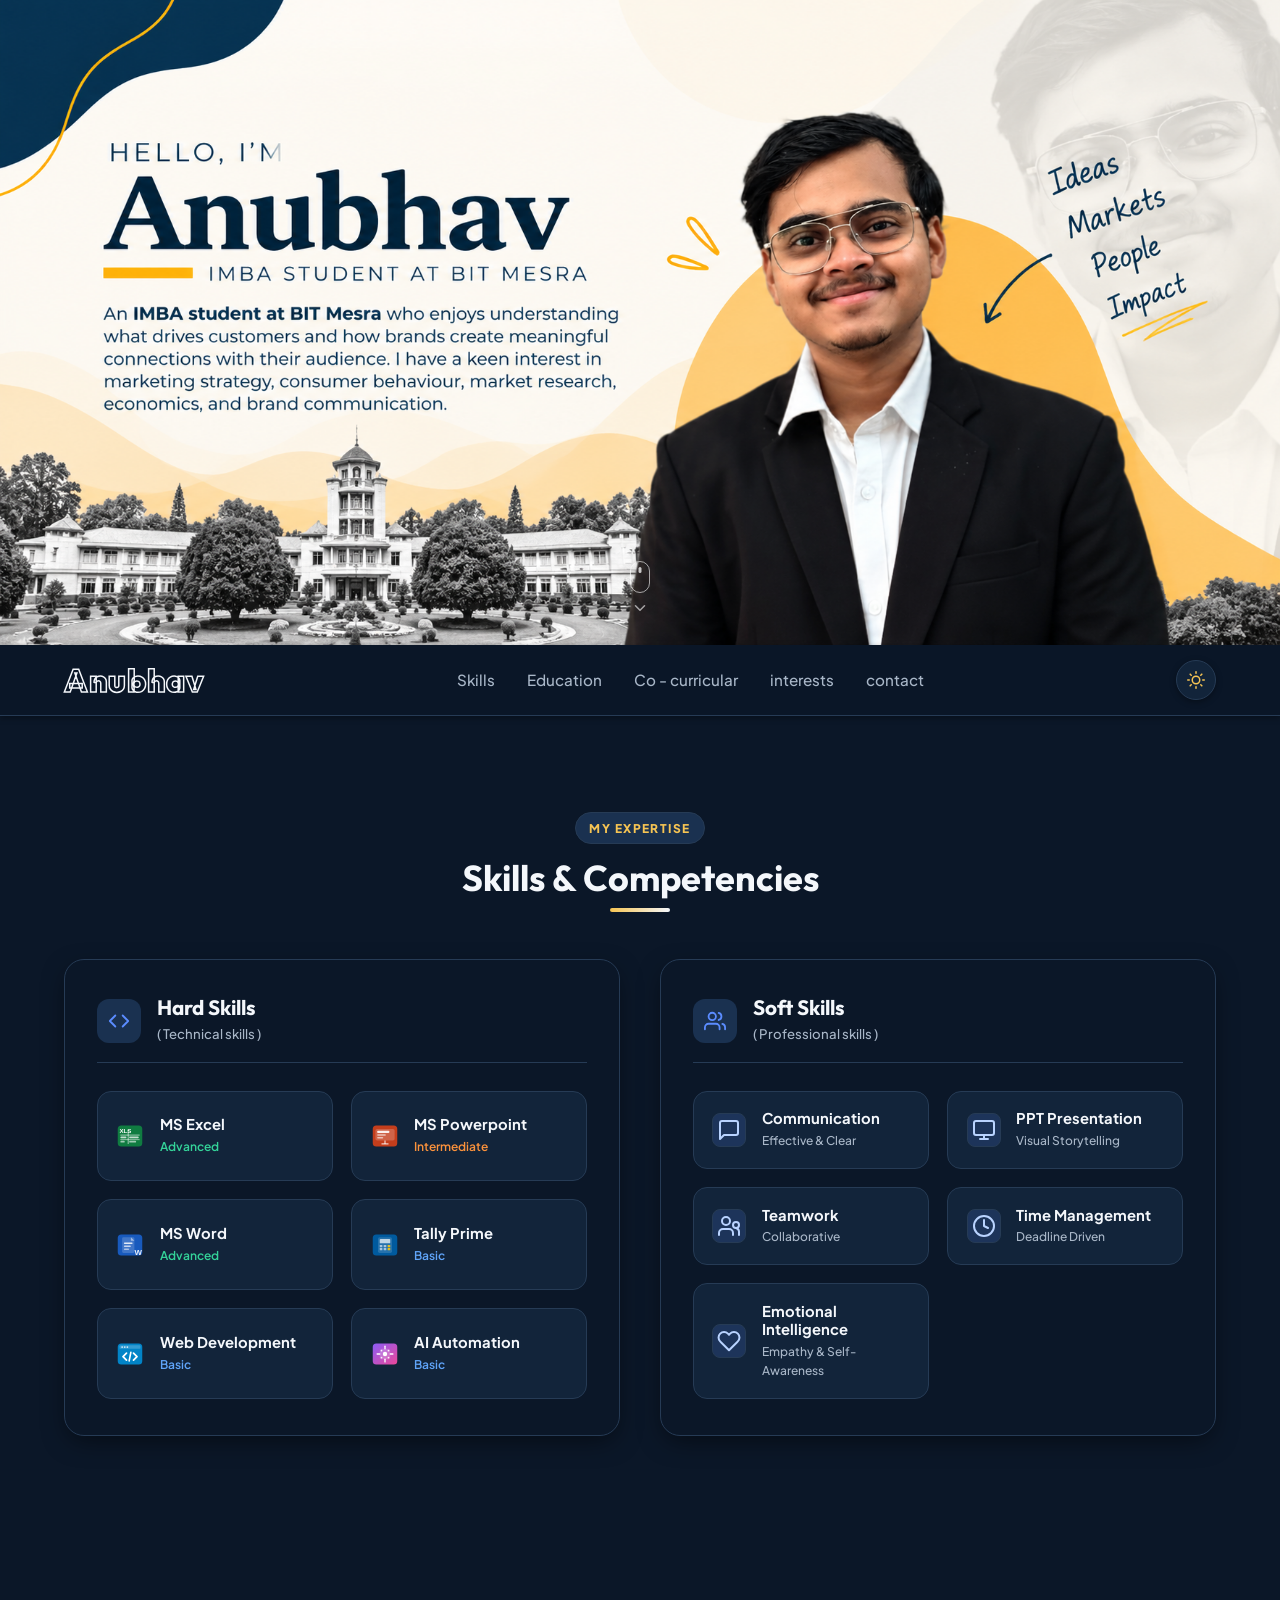
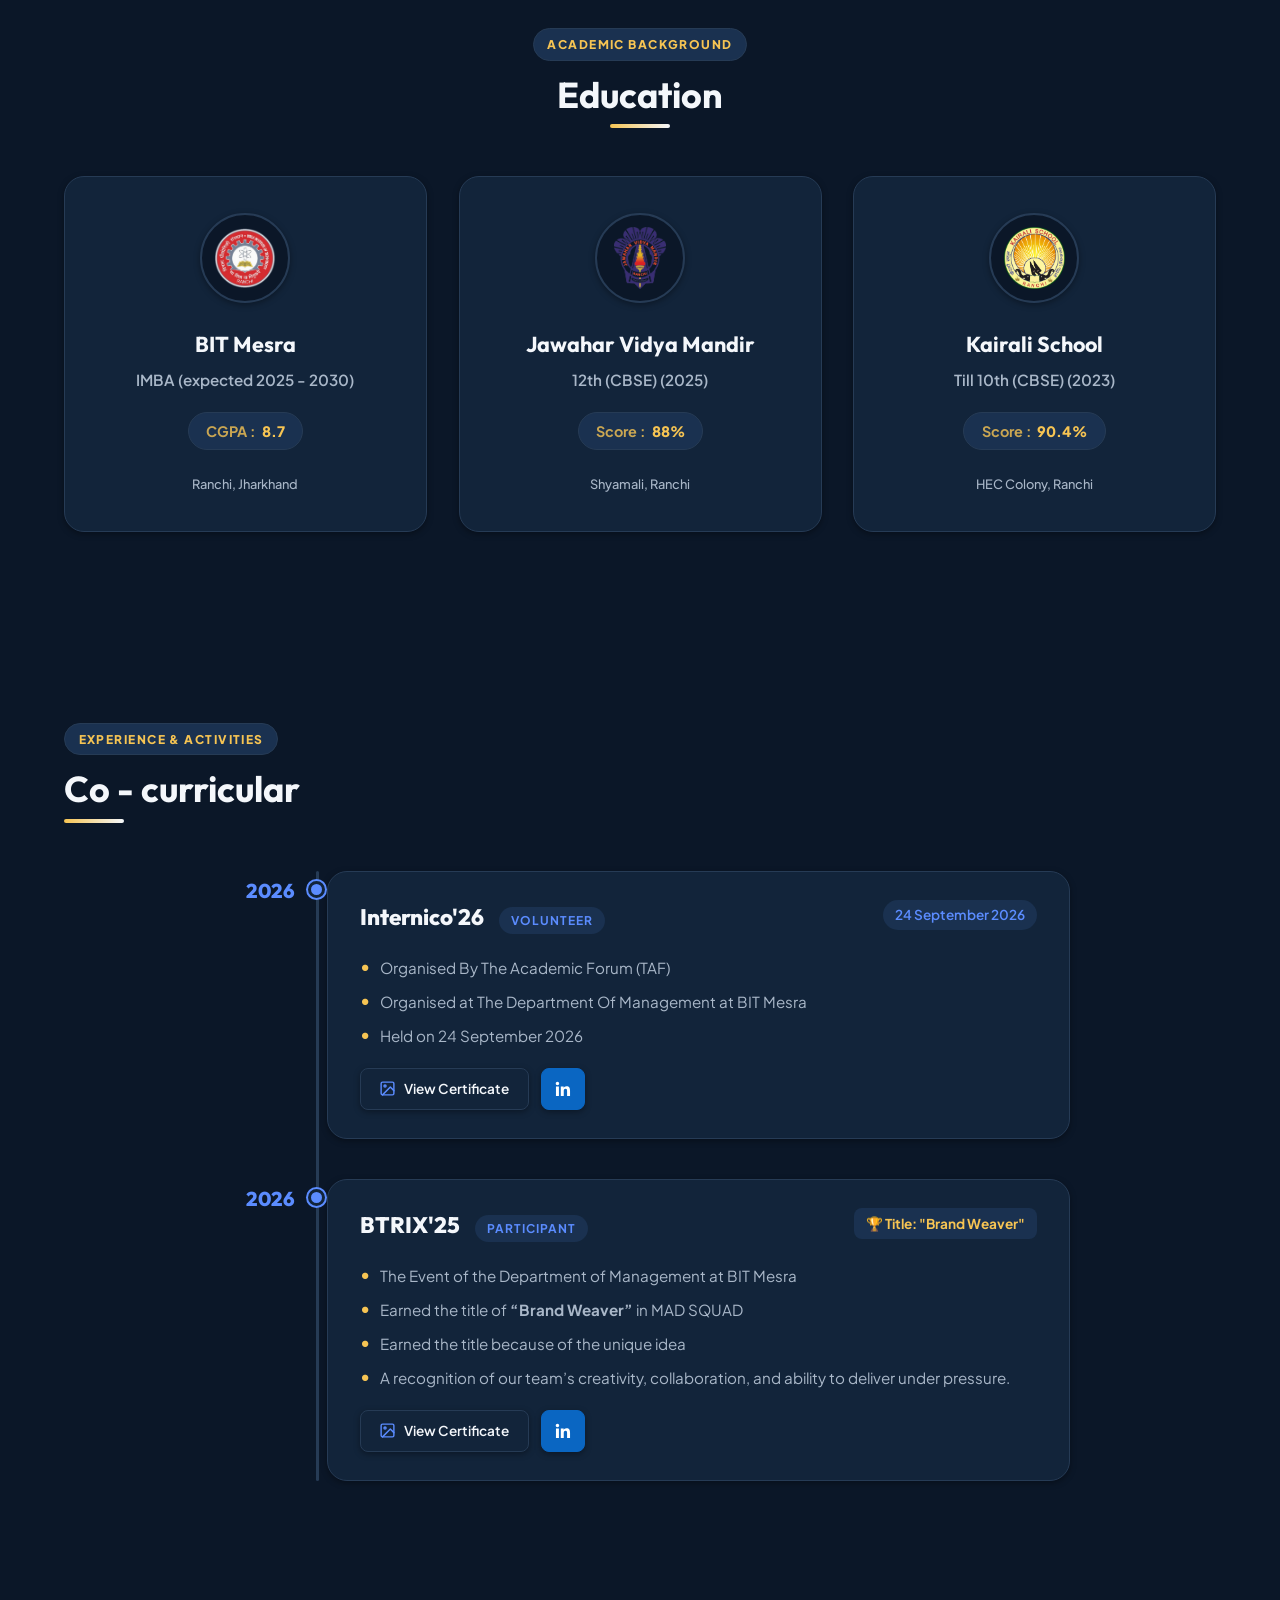
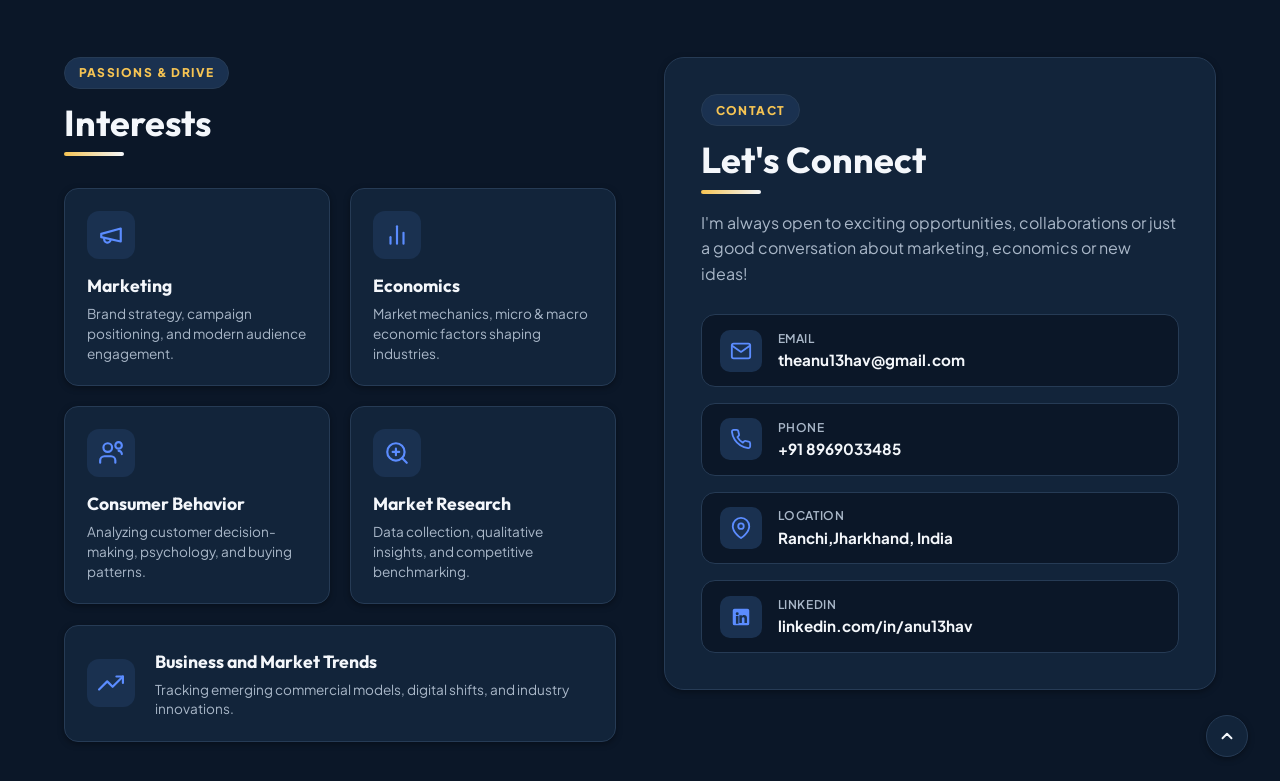
==== index.html @ 4a20a505 "Add dual logo selection, universal navbar feedback with audio & haptics, and fix mobile horizontal o" ====
<!DOCTYPE html>
<html lang="en" data-theme="dark">

<head>
  <meta charset="UTF-8">
  <meta name="viewport" content="width=device-width, initial-scale=1.0">
  <title>Anubhav — Portfolio & CV Website</title>
  <meta name="description"
    content="Portfolio of Anubhav, IMBA Student at BIT Mesra. Interested in Marketing Strategy, Consumer Behaviour, Economics, and Market Research.">

  <!-- Favicon
  <link rel="icon" type="image/png" href="./images/wireframe/logo.png">
  <link rel="icon" type="image/png" sizes="32x32" href="./images/wireframe/favicon.png">
  <link rel="apple-touch-icon" href="./images/wireframe/favicon.png"> -->

  <!-- Google Fonts -->
  <link rel="preconnect" href="https://fonts.googleapis.com">
  <link rel="preconnect" href="https://fonts.gstatic.com" crossorigin>
  <link
    href="https://fonts.googleapis.com/css2?family=Alex+Brush&family=Caveat:wght@600;700&family=Great+Vibes&family=Outfit:wght@400;500;600;700;800&family=Plus+Jakarta+Sans:wght@400;500;600;700;800&display=swap"
    rel="stylesheet">

  <link rel="stylesheet" href="styles.css">
</head>

<body>

  <!-- Scroll Snapping Container -->
  <div class="main-snap-container">

    <!-- ==================== SECTION 2: HERO LANDING PAGE ==================== -->
    <section id="hero" class="hero-section snap-section">

      <!-- Hero Image Loading Animation -->
      <div class="hero-loader" id="heroLoader" aria-label="Loading hero image">
        <div class="hero-loader-card">
          <div class="hero-spinner-ring"></div>
          <div class="hero-loader-text">Loading portfolio...</div>
          <div class="hero-loader-bar">
            <div class="hero-loader-progress"></div>
          </div>
        </div>
      </div>

      <!-- Scroll Indicator -->
      <div class="scroll-indicator" id="scrollIndicatorBtn">
        <span class="scroll-text"></span>
        <div class="mouse-icon">
          <div class="wheel"></div>
        </div>
        <svg class="chevron-down" width="18" height="18" viewBox="0 0 24 24" fill="none" stroke="currentColor"
          stroke-width="2" stroke-linecap="round" stroke-linejoin="round">
          <polyline points="6 9 12 15 18 9"></polyline>
        </svg>
      </div>

    </section>

    <!-- ==================== SECTION 1: STICKY NAVIGATION BAR ==================== -->
    <header class="navbar-wrapper" id="stickyNavbar">
      <div class="scroll-progress-bar" id="scrollProgressBar" aria-hidden="true"></div>
      <div class="nav-container">
        <!-- Brand logo: Randomly selects Option 1 (Calligraphy Signature 30%) or Option 2 (Hollow Text 70%) on load -->
        <a href="#hero" class="nav-brand" data-brand-mode="hollow" aria-label="Anubhav - Home">
          <img src="./images/wireframe/navbar.png" alt="Anubhav" class="brand-signature-img" id="brandSignature">
          <span class="brand-avatar" id="brandAvatar">Anubhav</span>
        </a>
        <script>
          /* 70% chance for Option 2 (Hollow Text), 30% chance for Option 1 (Signature Image) */
          (function () {
            try {
              var isSignature = Math.random() < 0.3;
              var brand = document.querySelector('.nav-brand');
              if (brand) {
                brand.setAttribute('data-brand-mode', isSignature ? 'signature' : 'hollow');
              }
            } catch (e) {}
          })();
        </script>

        <!-- Desktop Navigation Links -->
        <nav class="nav-menu" id="navMenu">
          <ul class="nav-links">
            <li><a href="#skills" class="nav-link" data-section="skills">Skills</a></li>
            <li><a href="#education" class="nav-link" data-section="education">Education</a></li>
            <li><a href="#co-curricular" class="nav-link" data-section="co-curricular">Co - curricular</a></li>
            <li><a href="#interests" class="nav-link" data-section="interests">interests</a></li>
            <li><a href="#contact" class="nav-link" data-section="contact">contact</a></li>
          </ul>
        </nav>

        <!-- Right Side Theme Toggle -->
        <div class="nav-actions">
          <!-- Light / Dark Theme Toggle Button -->
          <button class="theme-toggle-btn" id="themeToggleBtn" aria-label="Toggle light and dark theme"
            title="Toggle theme">
            <svg class="theme-icon moon-icon" width="18" height="18" viewBox="0 0 24 24" fill="none"
              stroke="currentColor" stroke-width="2" stroke-linecap="round" stroke-linejoin="round" aria-hidden="true">
              <path d="M21 12.79A9 9 0 1 1 11.21 3 7 7 0 0 0 21 12.79z"></path>
            </svg>
            <svg class="theme-icon sun-icon" width="18" height="18" viewBox="0 0 24 24" fill="none"
              stroke="currentColor" stroke-width="2" stroke-linecap="round" stroke-linejoin="round" aria-hidden="true">
              <circle cx="12" cy="12" r="5"></circle>
              <line x1="12" y1="1" x2="12" y2="3"></line>
              <line x1="12" y1="21" x2="12" y2="23"></line>
              <line x1="4.22" y1="4.22" x2="5.64" y2="5.64"></line>
              <line x1="18.36" y1="18.36" x2="19.78" y2="19.78"></line>
              <line x1="1" y1="12" x2="3" y2="12"></line>
              <line x1="21" y1="12" x2="23" y2="12"></line>
              <line x1="4.22" y1="19.78" x2="5.64" y2="18.36"></line>
              <line x1="18.36" y1="5.64" x2="19.78" y2="4.22"></line>
            </svg>
          </button>

          <button class="mobile-toggle" id="mobileToggle" aria-label="Toggle Navigation">
            <span class="hamburger-bar"></span>
            <span class="hamburger-bar"></span>
            <span class="hamburger-bar"></span>
          </button>
        </div>
      </div>
    </header>

    <!-- Content Sections Wrapper -->
    <main class="content-flow">

      <!-- ==================== SECTION 3: SKILLS ==================== -->
      <section id="skills" class="page-section section-skills">
        <div class="container">
          <div class="section-header center-text scroll-reveal">
            <span class="section-tag">MY EXPERTISE</span>
            <h2 class="section-title">Skills & Competencies</h2>
            <div class="title-underline"></div>
          </div>

          <div class="skills-two-column-grid">

            <!-- Side 1: Hard Skills -->
            <div class="skill-category-box hard-skills-side scroll-reveal reveal-left">
              <div class="category-header">
                <div class="category-icon">
                  <svg width="22" height="22" viewBox="0 0 24 24" fill="none" stroke="currentColor" stroke-width="2"
                    stroke-linecap="round" stroke-linejoin="round">
                    <polyline points="16 18 22 12 16 6"></polyline>
                    <polyline points="8 6 2 12 8 18"></polyline>
                  </svg>
                </div>
                <div>
                  <h3 class="category-title">Hard Skills</h3>
                  <span class="category-subtitle">( Technical skills )</span>
                </div>
              </div>

              <div class="skills-list">
                <!-- MS Excel -->
                <div class="skill-item">
                  <div class="skill-logo excel-logo">
                    <svg viewBox="0 0 32 32" width="28" height="28">
                      <rect x="2" y="4" width="28" height="24" rx="4" fill="#107C41" />
                      <line x1="14" y1="9" x2="14" y2="25" stroke="#fff" stroke-width="1.5" stroke-opacity="0.45" />
                      <line x1="5" y1="15" x2="27" y2="15" stroke="#fff" stroke-width="1.5" stroke-opacity="0.45" />
                      <line x1="5" y1="20" x2="27" y2="20" stroke="#fff" stroke-width="1.5" stroke-opacity="0.45" />
                      <text x="4" y="13" font-family="Arial" font-size="7" font-weight="800" fill="#fff">XLS</text>
                      <rect x="5" y="16.5" width="7" height="2" rx="1" fill="#fff" opacity="0.75" />
                      <rect x="5" y="21.5" width="5" height="2" rx="1" fill="#fff" opacity="0.6" />
                      <rect x="15" y="16.5" width="11" height="2" rx="1" fill="#fff" opacity="0.75" />
                      <rect x="15" y="21.5" width="8" height="2" rx="1" fill="#fff" opacity="0.6" />
                    </svg>
                  </div>
                  <div class="skill-info">
                    <span class="skill-name">MS Excel</span>
                    <span class="skill-level level-advanced">Advanced</span>
                  </div>
                </div>

                <!-- MS PowerPoint -->
                <div class="skill-item">
                  <div class="skill-logo ppt-logo">
                    <svg viewBox="0 0 32 32" width="28" height="28">
                      <rect x="2" y="4" width="28" height="24" rx="4" fill="#C43E1C" />
                      <rect x="5" y="8" width="22" height="13" rx="2" fill="#fff" opacity="0.2" />
                      <rect x="7" y="10" width="14" height="2.5" rx="1" fill="#fff" opacity="0.9" />
                      <rect x="7" y="14" width="10" height="1.8" rx="0.9" fill="#fff" opacity="0.6" />
                      <rect x="7" y="17" width="7" height="1.8" rx="0.9" fill="#fff" opacity="0.6" />
                      <line x1="16" y1="21" x2="16" y2="25" stroke="#fff" stroke-width="1.5" stroke-opacity="0.7" />
                      <line x1="12" y1="25" x2="20" y2="25" stroke="#fff" stroke-width="1.5" stroke-opacity="0.7" />
                    </svg>
                  </div>
                  <div class="skill-info">
                    <span class="skill-name">MS Powerpoint</span>
                    <span class="skill-level level-intermediate">Intermediate</span>
                  </div>
                </div>

                <!-- MS Word -->
                <div class="skill-item">
                  <div class="skill-logo word-logo">
                    <svg viewBox="0 0 32 32" width="28" height="28">
                      <rect x="2" y="4" width="28" height="24" rx="4" fill="#185ABD" />
                      <rect x="7" y="7" width="14" height="18" rx="1.5" fill="#fff" opacity="0.18" />
                      <path d="M17 7 L21 11 L17 11 Z" fill="#fff" opacity="0.5" />
                      <rect x="9" y="13" width="10" height="1.8" rx="0.9" fill="#fff" opacity="0.85" />
                      <rect x="9" y="16.5" width="8" height="1.8" rx="0.9" fill="#fff" opacity="0.7" />
                      <rect x="9" y="20" width="6" height="1.8" rx="0.9" fill="#fff" opacity="0.55" />
                      <text x="21" y="27" font-family="Arial" font-size="9" font-weight="900" fill="#fff"
                        opacity="0.9">W</text>
                    </svg>
                  </div>
                  <div class="skill-info">
                    <span class="skill-name">MS Word</span>
                    <span class="skill-level level-advanced">Advanced</span>
                  </div>
                </div>

                <!-- Tally Prime -->
                <div class="skill-item">
                  <div class="skill-logo tally-logo">
                    <svg viewBox="0 0 32 32" width="28" height="28">
                      <rect x="2" y="4" width="28" height="24" rx="4" fill="#005A9E" />
                      <rect x="8" y="7" width="16" height="18" rx="2" fill="#fff" opacity="0.15" />
                      <rect x="10" y="9" width="12" height="5" rx="1" fill="#fff" opacity="0.7" />
                      <rect x="10" y="16" width="3" height="2.5" rx="0.6" fill="#fff" opacity="0.6" />
                      <rect x="14.5" y="16" width="3" height="2.5" rx="0.6" fill="#fff" opacity="0.6" />
                      <rect x="19" y="16" width="3" height="2.5" rx="0.6" fill="#FFC805" opacity="0.9" />
                      <rect x="10" y="19.5" width="3" height="2.5" rx="0.6" fill="#fff" opacity="0.6" />
                      <rect x="14.5" y="19.5" width="3" height="2.5" rx="0.6" fill="#fff" opacity="0.6" />
                      <rect x="19" y="19.5" width="3" height="2.5" rx="0.6" fill="#FFC805" opacity="0.9" />
                    </svg>
                  </div>
                  <div class="skill-info">
                    <span class="skill-name">Tally Prime</span>
                    <span class="skill-level level-basic">Basic</span>
                  </div>
                </div>

                <!-- Web Development -->
                <div class="skill-item">
                  <div class="skill-logo webdev-logo">
                    <svg viewBox="0 0 32 32" width="28" height="28">
                      <rect x="2" y="4" width="28" height="24" rx="4" fill="#0284C7" />
                      <rect x="4" y="6" width="24" height="4" rx="1" fill="#fff" opacity="0.2" />
                      <circle cx="7" cy="8" r="1" fill="#fff" opacity="0.8" />
                      <circle cx="10" cy="8" r="1" fill="#fff" opacity="0.8" />
                      <circle cx="13" cy="8" r="1" fill="#fff" opacity="0.8" />
                      <path d="M12 15 L8 19 L12 23" stroke="#fff" stroke-width="2" stroke-linecap="round"
                        stroke-linejoin="round" fill="none" />
                      <path d="M20 15 L24 19 L20 23" stroke="#fff" stroke-width="2" stroke-linecap="round"
                        stroke-linejoin="round" fill="none" />
                      <line x1="17" y1="14" x2="15" y2="24" stroke="#fff" stroke-width="1.8" stroke-linecap="round" />
                    </svg>
                  </div>
                  <div class="skill-info">
                    <span class="skill-name">Web Development</span>
                    <span class="skill-level level-basic">Basic</span>
                  </div>
                </div>

                <!-- AI Automation -->
                <div class="skill-item">
                  <div class="skill-logo ai-logo">
                    <svg viewBox="0 0 32 32" width="28" height="28">
                      <defs>
                        <linearGradient id="aiGrad" x1="0%" y1="0%" x2="100%" y2="100%">
                          <stop offset="0%" stop-color="#8B5CF6" />
                          <stop offset="100%" stop-color="#EC4899" />
                        </linearGradient>
                      </defs>
                      <rect x="2" y="4" width="28" height="24" rx="4" fill="url(#aiGrad)" />
                      <rect x="10" y="10" width="12" height="12" rx="3" fill="#fff" opacity="0.2" />
                      <circle cx="16" cy="16" r="2.5" fill="#fff" />
                      <line x1="16" y1="7" x2="16" y2="10" stroke="#fff" stroke-width="1.5" stroke-linecap="round" />
                      <line x1="16" y1="22" x2="16" y2="25" stroke="#fff" stroke-width="1.5" stroke-linecap="round" />
                      <line x1="7" y1="16" x2="10" y2="16" stroke="#fff" stroke-width="1.5" stroke-linecap="round" />
                      <line x1="22" y1="16" x2="25" y2="16" stroke="#fff" stroke-width="1.5" stroke-linecap="round" />
                      <circle cx="12" cy="12" r="1" fill="#fff" opacity="0.9" />
                      <circle cx="20" cy="12" r="1" fill="#fff" opacity="0.9" />
                      <circle cx="12" cy="20" r="1" fill="#fff" opacity="0.9" />
                      <circle cx="20" cy="20" r="1" fill="#fff" opacity="0.9" />
                    </svg>
                  </div>
                  <div class="skill-info">
                    <span class="skill-name">AI Automation</span>
                    <span class="skill-level level-basic">Basic</span>
                  </div>
                </div>
              </div>
            </div>

            <!-- Side 2: Soft Skills -->
            <div class="skill-category-box soft-skills-side scroll-reveal reveal-right">
              <div class="category-header">
                <div class="category-icon icon-amber">
                  <svg width="22" height="22" viewBox="0 0 24 24" fill="none" stroke="currentColor" stroke-width="2"
                    stroke-linecap="round" stroke-linejoin="round">
                    <path d="M17 21v-2a4 4 0 0 0-4-4H5a4 4 0 0 0-4 4v2"></path>
                    <circle cx="9" cy="7" r="4"></circle>
                    <path d="M23 21v-2a4 4 0 0 0-3-3.87"></path>
                    <path d="M16 3.13a4 4 0 0 1 0 7.75"></path>
                  </svg>
                </div>
                <div>
                  <h3 class="category-title">Soft Skills</h3>
                  <span class="category-subtitle">( Professional skills )</span>
                </div>
              </div>

              <div class="skills-list">
                <!-- Communication -->
                <div class="skill-item">
                  <div class="skill-logo soft-icon">
                    <svg width="24" height="24" viewBox="0 0 24 24" fill="none" stroke="currentColor" stroke-width="2"
                      stroke-linecap="round" stroke-linejoin="round">
                      <path d="M21 15a2 2 0 0 1-2 2H7l-4 4V5a2 2 0 0 1 2-2h14a2 2 0 0 1 2 2z"></path>
                    </svg>
                  </div>
                  <div class="skill-info">
                    <span class="skill-name">Communication</span>
                    <span class="skill-pill">Effective & Clear</span>
                  </div>
                </div>

                <!-- PPT Presentation -->
                <div class="skill-item">
                  <div class="skill-logo soft-icon">
                    <svg width="24" height="24" viewBox="0 0 24 24" fill="none" stroke="currentColor" stroke-width="2"
                      stroke-linecap="round" stroke-linejoin="round">
                      <rect x="2" y="3" width="20" height="14" rx="2" ry="2"></rect>
                      <line x1="8" y1="21" x2="16" y2="21"></line>
                      <line x1="12" y1="17" x2="12" y2="21"></line>
                    </svg>
                  </div>
                  <div class="skill-info">
                    <span class="skill-name">PPT Presentation</span>
                    <span class="skill-pill">Visual Storytelling</span>
                  </div>
                </div>

                <!-- Teamwork -->
                <div class="skill-item">
                  <div class="skill-logo soft-icon">
                    <svg width="24" height="24" viewBox="0 0 24 24" fill="none" stroke="currentColor" stroke-width="2"
                      stroke-linecap="round" stroke-linejoin="round">
                      <path d="M16 21v-2a4 4 0 0 0-4-4H6a4 4 0 0 0-4 4v2"></path>
                      <circle cx="9" cy="7" r="4"></circle>
                      <circle cx="19" cy="11" r="3"></circle>
                      <path d="M19 14a4 4 0 0 1 3 3.5V21"></path>
                    </svg>
                  </div>
                  <div class="skill-info">
                    <span class="skill-name">Teamwork</span>
                    <span class="skill-pill">Collaborative</span>
                  </div>
                </div>

                <!-- Time Management -->
                <div class="skill-item">
                  <div class="skill-logo soft-icon">
                    <svg width="24" height="24" viewBox="0 0 24 24" fill="none" stroke="currentColor" stroke-width="2"
                      stroke-linecap="round" stroke-linejoin="round">
                      <circle cx="12" cy="12" r="10"></circle>
                      <polyline points="12 6 12 12 16 14"></polyline>
                    </svg>
                  </div>
                  <div class="skill-info">
                    <span class="skill-name">Time Management</span>
                    <span class="skill-pill">Deadline Driven</span>
                  </div>
                </div>

                <!-- Emotional Intelligence -->
                <div class="skill-item">
                  <div class="skill-logo soft-icon">
                    <svg width="24" height="24" viewBox="0 0 24 24" fill="none" stroke="currentColor" stroke-width="2"
                      stroke-linecap="round" stroke-linejoin="round">
                      <path
                        d="M20.84 4.61a5.5 5.5 0 0 0-7.78 0L12 5.67l-1.06-1.06a5.5 5.5 0 0 0-7.78 7.78l1.06 1.06L12 21.23l7.78-7.78 1.06-1.06a5.5 5.5 0 0 0 0-7.78z">
                      </path>
                    </svg>
                  </div>
                  <div class="skill-info">
                    <span class="skill-name">Emotional Intelligence</span>
                    <span class="skill-pill">Empathy & Self-Awareness</span>
                  </div>
                </div>
              </div>
            </div>

          </div>
        </div>
      </section>

      <!-- ==================== SECTION 4: EDUCATION ==================== -->
      <section id="education" class="page-section section-education">
        <div class="container">
          <div class="section-header center-text">
            <span class="section-tag">ACADEMIC BACKGROUND</span>
            <h2 class="section-title">Education</h2>
            <div class="title-underline"></div>
          </div>

          <div class="education-grid">

            <!-- Card 1: BIT Mesra -->
            <div class="edu-card scroll-reveal reveal-scale delay-100">
              <div class="edu-logo-wrapper">
                <img src="./images/4/bit.png" alt="BIT Mesra Logo" class="edu-logo">
              </div>
              <div class="edu-content">
                <h3 class="edu-institution">BIT Mesra</h3>
                <h4 class="edu-degree">IMBA (expected 2025 - 2030)</h4>
                <div class="edu-score-badge highlight">
                  <span class="score-label">CGPA :</span>
                  <span class="score-val">8.7</span>
                </div>
              </div>
              <div class="edu-card-footer">
                <span class="edu-location">Ranchi, Jharkhand</span>
              </div>
            </div>

            <!-- Card 2: Jawahar Vidya Mandir -->
            <div class="edu-card scroll-reveal reveal-scale delay-200">
              <div class="edu-logo-wrapper">
                <img src="./images/4/JVM.png" alt="Jawahar Vidya Mandir Logo" class="edu-logo">
              </div>
              <div class="edu-content">
                <h3 class="edu-institution">Jawahar Vidya Mandir</h3>
                <h4 class="edu-degree">12th (CBSE) (2025)</h4>
                <div class="edu-score-badge highlight">
                  <span class="score-label">Score :</span>
                  <span class="score-val">88%</span>
                </div>
              </div>
              <div class="edu-card-footer">
                <span class="edu-location">Shyamali, Ranchi</span>
              </div>
            </div>

            <!-- Card 3: Kairali School -->
            <div class="edu-card scroll-reveal reveal-scale delay-300">
              <div class="edu-logo-wrapper">
                <img src="./images/4/kairali.png" alt="Kairali School Logo" class="edu-logo">
              </div>
              <div class="edu-content">
                <h3 class="edu-institution">Kairali School</h3>
                <h4 class="edu-degree">Till 10th (CBSE) (2023)</h4>
                <div class="edu-score-badge highlight">
                  <span class="score-label">Score :</span>
                  <span class="score-val">90.4%</span>
                </div>
              </div>
              <div class="edu-card-footer">
                <span class="edu-location">HEC Colony, Ranchi</span>
              </div>
            </div>

          </div>
        </div>
      </section>

      <!-- ==================== SECTION 5: CO-CURRICULAR ==================== -->
      <section id="co-curricular" class="page-section section-experience">
        <div class="container">
          <div class="section-header scroll-reveal">
            <span class="section-tag">EXPERIENCE & ACTIVITIES</span>
            <h2 class="section-title">Co - curricular</h2>
            <div class="title-underline"></div>
          </div>

          <div class="timeline-container">

            <!-- Timeline Item 1 -->
            <div class="timeline-item scroll-reveal reveal-left delay-100">
              <div class="timeline-year-badge">
                <span>2026</span>
              </div>
              <div class="timeline-marker"></div>
              <div class="timeline-content-card">
                <div class="timeline-header">
                  <div>
                    <h3 class="timeline-title">Internico'26</h3>
                    <span class="timeline-role-badge">Volunteer</span>
                  </div>
                  <span class="timeline-date">24 September 2026</span>
                </div>

                <ul class="timeline-bullet-list">
                  <li>Organised By The Academic Forum (TAF)</li>
                  <li>Organised at The Department Of Management at BIT Mesra</li>
                  <li>Held on 24 September 2026</li>
                </ul>

                <div class="timeline-card-action">
                  <button class="btn-certificate" data-certificate="./images/5/internico.jpg"
                    data-title="Internico'26 Certificate" aria-label="View Certificate for Internico'26">
                    <svg width="17" height="17" viewBox="0 0 24 24" fill="none" stroke="currentColor" stroke-width="2"
                      stroke-linecap="round" stroke-linejoin="round">
                      <rect x="3" y="3" width="18" height="18" rx="2" ry="2"></rect>
                      <circle cx="8.5" cy="8.5" r="1.5"></circle>
                      <polyline points="21 15 16 10 5 21"></polyline>
                    </svg>
                    <span>View Certificate</span>
                  </button>
                  <a href="https://lnkd.in/p/dUSpJqsq" target="_blank" rel="noopener noreferrer"
                    class="btn-linkedin-event" aria-label="View LinkedIn Post for Internico'26"
                    title="View LinkedIn Post">
                    <svg width="20" height="20" viewBox="0 0 24 24" fill="currentColor">
                      <path
                        d="M20.447 20.452h-3.554v-5.569c0-1.328-.027-3.037-1.852-3.037-1.853 0-2.136 1.445-2.136 2.939v5.667H9.351V9h3.414v1.561h.046c.477-.9 1.637-1.85 3.37-1.85 3.601 0 4.267 2.37 4.267 5.455v6.286zM5.337 7.433c-1.144 0-2.063-.926-2.063-2.065 0-1.138.92-2.063 2.063-2.063 1.14 0 2.064.925 2.064 2.063 0 1.139-.925 2.065-2.064 2.065zm1.782 13.019H3.555V9h3.564v11.452z" />
                    </svg>
                  </a>
                </div>
              </div>
            </div>

            <!-- Timeline Item 2 -->
            <div class="timeline-item scroll-reveal reveal-left delay-200">
              <div class="timeline-year-badge">
                <span>2026</span>
              </div>
              <div class="timeline-marker"></div>
              <div class="timeline-content-card">
                <div class="timeline-header">
                  <div>
                    <h3 class="timeline-title">BTRIX'25</h3>
                    <span class="timeline-role-badge badge-accent">Participant</span>
                  </div>
                  <span class="timeline-award-tag">🏆 Title: "Brand Weaver"</span>
                </div>

                <ul class="timeline-bullet-list">
                  <li>The Event of the Department of Management at BIT Mesra</li>
                  <li>Earned the title of <strong>“Brand Weaver”</strong> in MAD SQUAD</li>
                  <li>Earned the title because of the unique idea</li>
                  <li>A recognition of our team’s creativity, collaboration, and ability to deliver under pressure.</li>
                </ul>

                <div class="timeline-card-action">
                  <button class="btn-certificate" data-certificate="./images/5/btrix.jpeg"
                    data-title="BTRIX'25 Certificate" aria-label="View Certificate for BTRIX'25">
                    <svg width="17" height="17" viewBox="0 0 24 24" fill="none" stroke="currentColor" stroke-width="2"
                      stroke-linecap="round" stroke-linejoin="round">
                      <rect x="3" y="3" width="18" height="18" rx="2" ry="2"></rect>
                      <circle cx="8.5" cy="8.5" r="1.5"></circle>
                      <polyline points="21 15 16 10 5 21"></polyline>
                    </svg>
                    <span>View Certificate</span>
                  </button>
                  <a href="https://lnkd.in/p/dEVF4Grf" target="_blank" rel="noopener noreferrer"
                    class="btn-linkedin-event" aria-label="View LinkedIn Post for BTRIX'25" title="View LinkedIn Post">
                    <svg width="20" height="20" viewBox="0 0 24 24" fill="currentColor">
                      <path
                        d="M20.447 20.452h-3.554v-5.569c0-1.328-.027-3.037-1.852-3.037-1.853 0-2.136 1.445-2.136 2.939v5.667H9.351V9h3.414v1.561h.046c.477-.9 1.637-1.85 3.37-1.85 3.601 0 4.267 2.37 4.267 5.455v6.286zM5.337 7.433c-1.144 0-2.063-.926-2.063-2.065 0-1.138.92-2.063 2.063-2.063 1.14 0 2.064.925 2.064 2.063 0 1.139-.925 2.065-2.064 2.065zm1.782 13.019H3.555V9h3.564v11.452z" />
                    </svg>
                  </a>
                </div>
              </div>
            </div>

          </div>
        </div>
      </section>

      <!-- ==================== SECTION 6: INTERESTS & CONTACT ==================== -->
      <section id="interests-and-contact" class="page-section section-split-6">
        <div class="container">
          <div class="grid-2-col-equal">

            <!-- Left Side: Interests -->
            <div class="interests-card-wrapper" id="interests">
              <div class="section-header">
                <span class="section-tag">PASSIONS & DRIVE</span>
                <h2 class="section-title">Interests</h2>
                <div class="title-underline"></div>
              </div>

              <div class="interests-grid">

                <!-- Item 1: Marketing -->
                <div class="interest-card scroll-reveal reveal-scale delay-100">
                  <div class="interest-icon-box">
                    <svg width="26" height="26" viewBox="0 0 24 24" fill="none" stroke="currentColor" stroke-width="2"
                      stroke-linecap="round" stroke-linejoin="round">
                      <path d="m3 11 18-5v12L3 14v-3z"></path>
                      <path d="M11.6 16.8a3 3 0 1 1-5.8-1.6"></path>
                    </svg>
                  </div>
                  <h3 class="interest-name">Marketing</h3>
                  <p class="interest-desc">Brand strategy, campaign positioning, and modern audience engagement.</p>
                </div>

                <!-- Item 2: Economics -->
                <div class="interest-card scroll-reveal reveal-scale delay-200">
                  <div class="interest-icon-box">
                    <svg width="26" height="26" viewBox="0 0 24 24" fill="none" stroke="currentColor" stroke-width="2"
                      stroke-linecap="round" stroke-linejoin="round">
                      <line x1="18" y1="20" x2="18" y2="10"></line>
                      <line x1="12" y1="20" x2="12" y2="4"></line>
                      <line x1="6" y1="20" x2="6" y2="14"></line>
                    </svg>
                  </div>
                  <h3 class="interest-name">Economics</h3>
                  <p class="interest-desc">Market mechanics, micro & macro economic factors shaping industries.</p>
                </div>

                <!-- Item 3: Consumer behavior -->
                <div class="interest-card scroll-reveal reveal-scale delay-300">
                  <div class="interest-icon-box">
                    <svg width="26" height="26" viewBox="0 0 24 24" fill="none" stroke="currentColor" stroke-width="2"
                      stroke-linecap="round" stroke-linejoin="round">
                      <path d="M16 21v-2a4 4 0 0 0-4-4H6a4 4 0 0 0-4 4v2"></path>
                      <circle cx="9" cy="7" r="4"></circle>
                      <path d="M19 8a3 3 0 1 0 0-6 3 3 0 0 0 0 6z"></path>
                      <path d="M22 13a3 3 0 0 0-3-3"></path>
                    </svg>
                  </div>
                  <h3 class="interest-name">Consumer Behavior</h3>
                  <p class="interest-desc">Analyzing customer decision-making, psychology, and buying patterns.</p>
                </div>

                <!-- Item 4: Market Research -->
                <div class="interest-card scroll-reveal reveal-scale delay-400">
                  <div class="interest-icon-box">
                    <svg width="26" height="26" viewBox="0 0 24 24" fill="none" stroke="currentColor" stroke-width="2"
                      stroke-linecap="round" stroke-linejoin="round">
                      <circle cx="11" cy="11" r="8"></circle>
                      <line x1="21" y1="21" x2="16.65" y2="16.65"></line>
                      <line x1="11" y1="8" x2="11" y2="14"></line>
                      <line x1="8" y1="11" x2="14" y2="11"></line>
                    </svg>
                  </div>
                  <h3 class="interest-name">Market Research</h3>
                  <p class="interest-desc">Data collection, qualitative insights, and competitive benchmarking.</p>
                </div>

                <!-- Item 5: Business and Market trends -->
                <div class="interest-card interest-card-wide scroll-reveal reveal-scale delay-500">
                  <div class="interest-icon-box">
                    <svg width="26" height="26" viewBox="0 0 24 24" fill="none" stroke="currentColor" stroke-width="2"
                      stroke-linecap="round" stroke-linejoin="round">
                      <polyline points="23 6 13.5 15.5 8.5 10.5 1 18"></polyline>
                      <polyline points="17 6 23 6 23 12"></polyline>
                    </svg>
                  </div>
                  <div>
                    <h3 class="interest-name">Business and Market Trends</h3>
                    <p class="interest-desc">Tracking emerging commercial models, digital shifts, and industry
                      innovations.</p>
                  </div>
                </div>

              </div>
            </div>

            <!-- Right Side: Contact -->
            <div class="contact-card-wrapper scroll-reveal reveal-right delay-200" id="contact">
              <div class="section-header">
                <span class="section-tag">CONTACT</span>
                <h2 class="section-title">Let's Connect</h2>
                <div class="title-underline"></div>
              </div>

              <p class="contact-intro">
                I'm always open to exciting opportunities, collaborations or just a good conversation about marketing,
                economics or new ideas!
              </p>

              <!-- Aligned Credentials Grid matching wireframe no text.png template -->
              <div class="credentials-list">

                <!-- Email -->
                <a href="mailto:theanu13hav@gmail.com" class="credential-item">
                  <div class="cred-icon-box">
                    <svg width="22" height="22" viewBox="0 0 24 24" fill="none" stroke="currentColor" stroke-width="2"
                      stroke-linecap="round" stroke-linejoin="round">
                      <path d="M4 4h16c1.1 0 2 .9 2 2v12c0 1.1-.9 2-2 2H4c-1.1 0-2-.9-2-2V6c0-1.1.9-2 2-2z"></path>
                      <polyline points="22,6 12,13 2,6"></polyline>
                    </svg>
                  </div>
                  <div class="cred-details">
                    <span class="cred-label">Email</span>
                    <span class="cred-value">theanu13hav@gmail.com</span>
                  </div>
                </a>

                <!-- Phone -->
                <a href="tel:+918969033485" class="credential-item">
                  <div class="cred-icon-box">
                    <svg width="22" height="22" viewBox="0 0 24 24" fill="none" stroke="currentColor" stroke-width="2"
                      stroke-linecap="round" stroke-linejoin="round">
                      <path
                        d="M22 16.92v3a2 2 0 0 1-2.18 2 19.79 19.79 0 0 1-8.63-3.07 19.5 19.5 0 0 1-6-6 19.79 19.79 0 0 1-3.07-8.67A2 2 0 0 1 4.11 2h3a2 2 0 0 1 2 1.72 12.84 12.84 0 0 0 .7 2.81 2 2 0 0 1-.45 2.11L8.09 9.91a16 16 0 0 0 6 6l1.27-1.27a2 2 0 0 1 2.11-.45 12.84 12.84 0 0 0 2.81.7A2 2 0 0 1 22 16.92z">
                      </path>
                    </svg>
                  </div>
                  <div class="cred-details">
                    <span class="cred-label">Phone</span>
                    <span class="cred-value">+91 8969033485</span>
                  </div>
                </a>

                <!-- Location -->
                <div class="credential-item">
                  <div class="cred-icon-box">
                    <svg width="22" height="22" viewBox="0 0 24 24" fill="none" stroke="currentColor" stroke-width="2"
                      stroke-linecap="round" stroke-linejoin="round">
                      <path d="M21 10c0 7-9 13-9 13s-9-6-9-13a9 9 0 0 1 18 0z"></path>
                      <circle cx="12" cy="10" r="3"></circle>
                    </svg>
                  </div>
                  <div class="cred-details">
                    <span class="cred-label">Location</span>
                    <span class="cred-value">Ranchi,Jharkhand, India</span>
                  </div>
                </div>

                <!-- LinkedIn -->
                <a href="https://www.linkedin.com/in/anu13hav/" target="_blank" rel="noopener noreferrer"
                  class="credential-item">
                  <div class="cred-icon-box linkedin-box">
                    <svg width="22" height="22" viewBox="0 0 24 24" fill="currentColor">
                      <path
                        d="M19 3a2 2 0 0 1 2 2v14a2 2 0 0 1-2 2H5a2 2 0 0 1-2-2V5a2 2 0 0 1 2-2h14m-.5 15.5v-5.3a3.26 3.26 0 0 0-3.26-3.26c-.85 0-1.84.52-2.28 1.3v-1.11h-2.79v8.37h2.79v-4.93c0-.77.62-1.4 1.39-1.4a1.4 1.4 0 0 1 1.4 1.4v4.93h2.75M6.46 10.9v8.37H9.25V10.9H6.46M7.86 6.77a1.62 1.62 0 1 0 0 3.24 1.62 1.62 0 0 0 0-3.24z" />
                    </svg>
                  </div>
                  <div class="cred-details">
                    <span class="cred-label">LinkedIn</span>
                    <span class="cred-value">linkedin.com/in/anu13hav</span>
                  </div>
                </a>

              </div>

            </div>

          </div>
        </div>

        <!-- Move to Top Button in Corner -->
        <a href="#hero" class="btn-move-to-top" id="moveToTopBtn" aria-label="Move to top" title="Move to top">
          <svg width="18" height="18" viewBox="0 0 24 24" fill="none" stroke="currentColor" stroke-width="2.5"
            stroke-linecap="round" stroke-linejoin="round">
            <polyline points="18 15 12 9 6 15"></polyline>
          </svg>
        </a>

      </section>

    </main>
  </div>

  <!-- Certificate Pop-up Lightbox Modal -->
    <div class="certificate-modal" id="certificateModal" role="dialog" aria-modal="true" aria-hidden="true">
      <div class="certificate-backdrop" id="certificateBackdrop"></div>
      <div class="certificate-dialog">
        <button class="certificate-close-btn" id="certificateCloseBtn" aria-label="Close certificate">
          <svg width="22" height="22" viewBox="0 0 24 24" fill="none" stroke="currentColor" stroke-width="2.5"
            stroke-linecap="round" stroke-linejoin="round">
            <line x1="18" y1="6" x2="6" y2="18"></line>
            <line x1="6" y1="6" x2="18" y2="18"></line>
          </svg>
        </button>
        <div class="certificate-image-wrapper">
          <img src="./images/5/internico.jpg" alt="Certificate Preview" class="certificate-img" id="certificateImg">
        </div>
      </div>
    </div>

    <script src="script.js"></script>
</body>

</html>
---- styles.css ----
/* ==========================================================================
   ANUBHAV CV / PORTFOLIO WEBSITE STYLESHEET
   ========================================================================== */

/* --------------------------------------------------------------------------
   1. CSS Custom Properties & Design System
   -------------------------------------------------------------------------- */
:root,
[data-theme="light"] {
  /* ========================================================================
     EXACT USER-SPECIFIED PALETTE — LIGHT THEME
     ======================================================================== */
  --bg: #F8F7F2;
  --surface: #FFFFFF;
  --text-primary: #102A43;
  --text-secondary: #52606D;
  --accent: #3B6FF5;
  --accent-gold: #F4B942;
  --border: #D9E2EC;
  --accent-subtle: #E8F0FF;
  --btn-primary-bg: #102A43;
  --btn-primary-text: #FFFFFF;
  --btn-hover: #3B6FF5;
  --link-color: #3B6FF5;

  /* Backward-compatible token aliases */
  --primary-navy: var(--text-primary);
  --primary-navy-hover: var(--btn-hover);
  --primary-navy-light: var(--accent-subtle);

  --accent-gold-dark: var(--accent-gold);
  --accent-gold-light: var(--accent-subtle);

  --bg-sand: var(--bg);
  --bg-light: var(--bg);
  --bg-white: var(--surface);

  --text-main: var(--text-primary);
  --text-muted: var(--text-secondary);
  --text-light: var(--text-secondary);

  --border-color: var(--border);
  --border-focus: var(--accent);

  --navbar-bg: rgba(248, 247, 242, 0.94);
  --navbar-border: var(--border);
  --navbar-brand-outline: #F8F7F2;

  /* Typography */
  --font-primary: 'Plus Jakarta Sans', system-ui, -apple-system, sans-serif;
  --font-heading: 'Outfit', sans-serif;
  --font-handwriting: 'Caveat', cursive;
  --font-calligraphy: 'Great Vibes', 'Alex Brush', cursive;

  /* Shadows */
  --shadow-sm: 0 2px 6px rgba(16, 42, 67, 0.05);
  --shadow-md: 0 8px 24px -4px rgba(16, 42, 67, 0.08);
  --shadow-lg: 0 16px 32px -6px rgba(16, 42, 67, 0.12);
  --shadow-gold: 0 8px 25px rgba(244, 185, 66, 0.25);

  /* Radius & Transitions */
  --radius-sm: 8px;
  --radius-md: 14px;
  --radius-lg: 20px;
  --radius-full: 9999px;

  --transition-fast: 0.2s ease;
  --transition-normal: 250ms ease;
  --transition-smooth: 0.4s ease;
}

[data-theme="dark"] {
  /* ========================================================================
     EXACT USER-SPECIFIED PALETTE — DARK THEME (DEFAULT)
     ======================================================================== */
  --bg: #0B1728;
  --surface: #12243A;
  --text-primary: #F4F7FB;
  --text-secondary: #A9B7C8;
  --accent: #5B8CFF;
  --accent-gold: #F6C453;
  --border: #263B55;
  --accent-subtle: #1A3150;
  --btn-primary-bg: #F4F7FB;
  --btn-primary-text: #0B1728;
  --btn-hover: #5B8CFF;
  --link-color: #5B8CFF;

  /* Backward-compatible token aliases */
  --primary-navy: var(--text-primary);
  --primary-navy-hover: var(--btn-hover);
  --primary-navy-light: var(--accent-subtle);

  --accent-gold-dark: var(--accent-gold);
  --accent-gold-light: var(--accent-subtle);

  --bg-sand: var(--bg);
  --bg-light: var(--bg);
  --bg-white: var(--surface);

  --text-main: var(--text-primary);
  --text-muted: var(--text-secondary);
  --text-light: var(--text-secondary);

  --border-color: var(--border);
  --border-focus: var(--accent);

  --navbar-bg: rgba(11, 23, 40, 0.94);
  --navbar-border: var(--border);
  --navbar-brand-outline: #0B1728;

  --shadow-sm: 0 2px 6px rgba(0, 0, 0, 0.35);
  --shadow-md: 0 8px 24px -4px rgba(0, 0, 0, 0.5);
  --shadow-lg: 0 16px 32px -6px rgba(0, 0, 0, 0.65);
  --shadow-gold: 0 8px 25px rgba(246, 196, 83, 0.2);
}

/* --------------------------------------------------------------------------
   2. Base & Reset
   -------------------------------------------------------------------------- */
*,
*::before,
*::after {
  box-sizing: border-box;
  margin: 0;
  padding: 0;
}

html {
  scroll-behavior: smooth;
  scroll-padding-top: 70px;
  font-size: 16px;
  max-width: 100%;
  overflow-x: hidden;
  overflow-x: clip;
}

body {
  font-family: var(--font-primary);
  background-color: var(--bg-light);
  color: var(--text-main);
  line-height: 1.6;
  max-width: 100%;
  width: 100%;
  overflow-x: hidden;
  overflow-x: clip;
  position: relative;
  -webkit-font-smoothing: antialiased;
  transition: background-color var(--transition-normal), color var(--transition-normal);
}

/* ── Custom Text Selection (Brand Weaver Style: Navy Background + Gold Text) ── */
::selection {
  background-color: #1A3150 !important;
  color: #F6C453 !important;
}

::-moz-selection {
  background-color: #1A3150 !important;
  color: #F6C453 !important;
}

[data-theme="light"] ::selection {
  background-color: #102A43 !important;
  color: #F4B942 !important;
}

[data-theme="light"] ::-moz-selection {
  background-color: #102A43 !important;
  color: #F4B942 !important;
}

/* ── Firefox Fallback (Golden Scrollbar for browsers without ::-webkit-scrollbar gradient support) ── */
@supports not selector(::-webkit-scrollbar) {
  html {
    scrollbar-width: thin;
    scrollbar-color: var(--accent-gold) var(--bg);
  }

  [data-theme="dark"] {
    scrollbar-color: #F6C453 #0B1728;
  }

  [data-theme="light"] {
    scrollbar-color: #F4B942 #F8F7F2;
  }
}

/* WebKit / Chromium Scrollbar (Chrome, Edge, Safari, Opera) */
::-webkit-scrollbar {
  width: 10px;
  height: 10px;
}

::-webkit-scrollbar-track {
  background: var(--bg);
}

[data-theme="dark"] ::-webkit-scrollbar-track {
  background: #0B1728;
}

[data-theme="light"] ::-webkit-scrollbar-track {
  background: #F8F7F2;
}

::-webkit-scrollbar-thumb {
  background: linear-gradient(180deg, var(--accent) 0%, var(--accent-gold) 100%);
  border-radius: 9999px;
  border: 2px solid var(--bg);
  transition: background var(--transition-fast), box-shadow var(--transition-fast);
}

[data-theme="dark"] ::-webkit-scrollbar-thumb {
  background: linear-gradient(180deg, #5B8CFF 0%, #F6C453 100%);
  border-color: #0B1728;
}

[data-theme="light"] ::-webkit-scrollbar-thumb {
  background: linear-gradient(180deg, #3B6FF5 0%, #F4B942 100%);
  border-color: #F8F7F2;
}

::-webkit-scrollbar-thumb:horizontal {
  background: linear-gradient(90deg, var(--accent) 0%, var(--accent-gold) 100%);
}

[data-theme="dark"] ::-webkit-scrollbar-thumb:horizontal {
  background: linear-gradient(90deg, #5B8CFF 0%, #F6C453 100%);
}

[data-theme="light"] ::-webkit-scrollbar-thumb:horizontal {
  background: linear-gradient(90deg, #3B6FF5 0%, #F4B942 100%);
}

::-webkit-scrollbar-thumb:hover {
  background: linear-gradient(180deg, #7AA3FF 0%, #FFD56B 100%);
  box-shadow: 0 0 10px rgba(91, 140, 255, 0.5);
}

::-webkit-scrollbar-thumb:active {
  background: linear-gradient(180deg, #4A75E6 0%, #E0A730 100%);
}

::-webkit-scrollbar-corner {
  background: var(--bg);
}

/* Scroll snap container for section 2 snapping out of frame */
.main-snap-container {
  width: 100%;
  max-width: 100%;
  overflow-x: clip;
}

.snap-section {
  /* Snap handled exclusively for hero via JavaScript */
}

img {
  max-width: 100%;
  height: auto;
  display: block;
}

a {
  color: inherit;
  text-decoration: none;
}

ul {
  list-style: none;
}

/* --------------------------------------------------------------------------
   3. Typography & Utility Components
   -------------------------------------------------------------------------- */
.container {
  width: 100%;
  max-width: 1200px;
  margin: 0 auto;
  padding: 0 1.5rem;
  box-sizing: border-box;
}

.section-tag {
  display: inline-block;
  font-size: 0.75rem;
  font-weight: 800;
  letter-spacing: 0.12em;
  text-transform: uppercase;
  color: var(--accent-gold-dark);
  background-color: var(--accent-gold-light);
  padding: 0.35rem 0.85rem;
  border-radius: var(--radius-full);
  margin-bottom: 0.75rem;
  border: 1px solid rgba(235, 168, 52, 0.3);
}

.section-title {
  font-family: var(--font-heading);
  font-size: 2.25rem;
  font-weight: 700;
  color: var(--primary-navy);
  line-height: 1.2;
}

.title-large {
  font-size: 3rem;
  letter-spacing: -0.02em;
}

.title-underline {
  width: 60px;
  height: 4px;
  background: linear-gradient(90deg, var(--accent-gold), var(--primary-navy));
  border-radius: 2px;
  margin-top: 0.5rem;
}

.center-text {
  text-align: center;
  display: flex;
  flex-direction: column;
  align-items: center;
}

/* Unoverrideable utility: .nl-wrap */
.nl-wrap,
html body .nl-wrap,
html body [class~="nl-wrap"],
html body [class*="nl-wrap"],
span.nl-wrap,
div.nl-wrap,
br.nl-wrap,
p.nl-wrap {
  display: none !important;
  visibility: hidden !important;
  opacity: 0 !important;
  pointer-events: none !important;
  position: absolute !important;
  width: 0 !important;
  height: 0 !important;
  margin: 0 !important;
  padding: 0 !important;
  border: 0 !important;
  overflow: hidden !important;
  clip: rect(0, 0, 0, 0) !important;
  clip-path: inset(50%) !important;
}

/* Buttons */
.btn {
  display: inline-flex;
  align-items: center;
  justify-content: center;
  gap: 0.6rem;
  padding: 0.85rem 1.75rem;
  font-size: 0.95rem;
  font-weight: 700;
  border-radius: var(--radius-full);
  transition: all var(--transition-normal);
  cursor: pointer;
  border: none;
  text-decoration: none;
}

.btn-primary {
  background-color: var(--primary-navy);
  color: #FFFFFF;
  box-shadow: 0 4px 14px rgba(15, 44, 66, 0.25);
}

.btn-primary:hover {
  background-color: var(--primary-navy-hover);
  transform: translateY(-2px);
  box-shadow: 0 6px 20px rgba(15, 44, 66, 0.35);
}

.btn-secondary {
  background-color: var(--bg-white);
  color: var(--primary-navy);
  border: 2px solid var(--primary-navy);
}

.btn-secondary:hover {
  background-color: var(--primary-navy-light);
  transform: translateY(-2px);
}

.btn-sm {
  padding: 0.5rem 1.1rem;
  font-size: 0.85rem;
}

.btn-full {
  width: 100%;
}

/* --------------------------------------------------------------------------
   4. SECTION 2: HERO LANDING PAGE
   -------------------------------------------------------------------------- */
.hero-section {
  position: relative;
  width: 100%;
  aspect-ratio: 1767 / 890;
  max-height: 100vh;
  max-height: 100dvh;
  min-height: auto;
  background-image: url('./images/2/1st home page.png');
  background-size: contain;
  background-position: center top;
  background-repeat: no-repeat;
  background-color: var(--bg);
  display: flex;
  align-items: flex-end;
  justify-content: center;
  overflow: hidden;
  user-select: none;
  -webkit-user-select: none;
  -webkit-user-drag: none;
}

/* ── Hero Loading Animation Overlay ── */
.hero-loader {
  position: absolute;
  inset: 0;
  display: flex;
  flex-direction: column;
  align-items: center;
  justify-content: center;
  background-color: var(--bg);
  z-index: 10;
  transition: opacity 0.5s cubic-bezier(0.4, 0, 0.2, 1), visibility 0.5s;
  pointer-events: none;
}

.hero-loader.fade-out {
  opacity: 0;
  visibility: hidden;
}

.hero-loader-card {
  display: flex;
  flex-direction: column;
  align-items: center;
  padding: 1.75rem 2.25rem;
  border-radius: 18px;
  background: var(--surface);
  border: 1px solid var(--border);
  box-shadow: var(--shadow-lg);
  gap: 1.15rem;
  max-width: 90%;
  animation: heroPulseCard 2.4s ease-in-out infinite alternate;
}

@keyframes heroPulseCard {
  0% {
    transform: scale(0.98);
  }

  100% {
    transform: scale(1.01);
  }
}

.hero-spinner-ring {
  position: relative;
  width: 52px;
  height: 52px;
}

.hero-spinner-ring::before,
.hero-spinner-ring::after {
  content: '';
  position: absolute;
  inset: 0;
  border-radius: 50%;
  border: 3px solid transparent;
}

.hero-spinner-ring::before {
  border-top-color: var(--accent);
  border-right-color: var(--accent);
  animation: heroSpin 0.9s cubic-bezier(0.55, 0.15, 0.45, 0.85) infinite;
}

.hero-spinner-ring::after {
  inset: 6px;
  border-bottom-color: var(--accent-gold);
  border-left-color: var(--accent-gold);
  animation: heroSpinReverse 1.3s cubic-bezier(0.55, 0.15, 0.45, 0.85) infinite;
}

@keyframes heroSpin {
  0% {
    transform: rotate(0deg);
  }

  100% {
    transform: rotate(360deg);
  }
}

@keyframes heroSpinReverse {
  0% {
    transform: rotate(360deg);
  }

  100% {
    transform: rotate(0deg);
  }
}

.hero-loader-text {
  font-family: var(--font-primary);
  font-size: 0.9rem;
  font-weight: 600;
  color: var(--text-primary);
  letter-spacing: 0.05em;
  text-transform: uppercase;
}

.hero-loader-bar {
  width: 130px;
  height: 3px;
  border-radius: 3px;
  background: var(--accent-subtle);
  overflow: hidden;
  position: relative;
}

.hero-loader-progress {
  position: absolute;
  top: 0;
  bottom: 0;
  width: 45%;
  border-radius: 3px;
  background: linear-gradient(90deg, var(--accent), var(--accent-gold));
  animation: heroBarProgress 1.5s ease-in-out infinite;
}

@keyframes heroBarProgress {
  0% {
    left: -45%;
  }

  50% {
    left: 35%;
    width: 55%;
  }

  100% {
    left: 100%;
    width: 25%;
  }
}


/* ── Top-left navy blob SVG ── */
.hero-blob-tl {
  position: absolute;
  top: 0;
  left: 0;
  width: 340px;
  height: 340px;
  pointer-events: none;
  z-index: 1;
}

/* ── Ghost/watermark photo top-right ── */
.hero-ghost-photo {
  position: absolute;
  top: 0;
  right: 0;
  width: 280px;
  height: 340px;
  overflow: hidden;
  pointer-events: none;
  z-index: 0;
}

.hero-ghost-img {
  width: 100%;
  height: 100%;
  object-fit: cover;
  object-position: top center;
  filter: grayscale(100%) opacity(0.12);
}

/* ── BIT building strip at bottom ── */
.hero-building-strip {
  position: absolute;
  bottom: 0;
  left: 0;
  width: 100%;
  pointer-events: none;
  z-index: 1;
}

.hero-wave {
  position: absolute;
  bottom: 0;
  left: 0;
  width: 100%;
}

.hero-wave-1 {
  height: 120px;
}

.hero-wave-2 {
  height: 100px;
}

.hero-building-svg {
  display: block;
  width: 100%;
  height: 180px;
}

/* ── Main content grid ── */
.hero-container {
  display: grid;
  grid-template-columns: 1.1fr 0.9fr;
  gap: 3rem;
  align-items: center;
  z-index: 2;
  position: relative;
  width: 100%;
  max-width: 1280px;
}

.hero-content {
  display: flex;
  flex-direction: column;
  align-items: flex-start;
}

.hero-greeting {
  font-family: var(--font-heading);
  font-size: 1.1rem;
  font-weight: 700;
  letter-spacing: 0.18em;
  color: var(--primary-navy);
  margin-bottom: 0.25rem;
}

.hero-title {
  font-family: var(--font-heading);
  font-size: 5rem;
  font-weight: 800;
  color: var(--primary-navy);
  line-height: 1.0;
  margin-bottom: 0.5rem;
  letter-spacing: -0.03em;
}

/* Gold underline badge (not pill) */
.hero-badge-text {
  display: flex;
  align-items: center;
  gap: 0.75rem;
  margin-bottom: 1.5rem;
}

.hero-badge-line {
  display: inline-block;
  width: 48px;
  height: 4px;
  background: var(--accent-gold);
  border-radius: 2px;
  flex-shrink: 0;
}

.hero-badge-label {
  font-size: 0.82rem;
  font-weight: 800;
  letter-spacing: 0.16em;
  color: var(--primary-navy);
}

.hero-description {
  font-size: 1.02rem;
  color: var(--text-muted);
  line-height: 1.75;
  max-width: 520px;
  margin-bottom: 2rem;
}

.hero-description strong {
  color: var(--primary-navy);
  font-weight: 700;
}

.hero-cta-buttons {
  display: flex;
  gap: 1rem;
  flex-wrap: wrap;
}

/* ── Right side: photo on gold circle ── */
.hero-visual {
  position: relative;
  display: flex;
  justify-content: center;
  align-items: flex-end;
  height: 480px;
  overflow: visible;
  /* allow annotation to escape, clip only handled by clip div */
}

/* Large gold circle backdrop */
.hero-gold-circle {
  position: absolute;
  bottom: 0;
  left: 50%;
  transform: translateX(-50%);
  width: 340px;
  height: 340px;
  border-radius: 50%;
  background: var(--accent-gold);
  opacity: 0.92;
  z-index: 1;
}

/* Clip container — clips portrait from overflowing top */
.hero-portrait-clip {
  position: relative;
  z-index: 3;
  width: 300px;
  height: 420px;
  /* max visible height — crops top background */
  overflow: hidden;
  flex-shrink: 0;
  /* fade bottom edge to blend with gold circle */
  -webkit-mask-image: linear-gradient(to bottom, black 65%, transparent 100%);
  mask-image: linear-gradient(to bottom, black 65%, transparent 100%);
}

/* Portrait image inside clip container */
.hero-portrait-cutout {
  width: 100%;
  height: 100%;
  object-fit: cover;
  object-position: top center;
  filter: drop-shadow(0 12px 30px rgba(15, 44, 66, 0.22));
  display: block;
}

/* Gold teardrop / leaf accent shapes */
.hero-teardrop {
  position: absolute;
  border-radius: 50% 50% 50% 0;
  background: var(--accent-gold);
  opacity: 0.75;
  z-index: 2;
  pointer-events: none;
}

.hero-teardrop-1 {
  width: 18px;
  height: 28px;
  bottom: 280px;
  left: 10px;
  transform: rotate(-30deg);
  animation: floatTeardrop 3s ease-in-out infinite;
}

.hero-teardrop-2 {
  width: 13px;
  height: 20px;
  bottom: 250px;
  left: 28px;
  transform: rotate(20deg);
  opacity: 0.5;
  animation: floatTeardrop 3s ease-in-out infinite 0.8s;
}

@keyframes floatTeardrop {

  0%,
  100% {
    transform: rotate(-30deg) translateY(0);
  }

  50% {
    transform: rotate(-30deg) translateY(-8px);
  }
}

/* Handwritten Overlay — repositioned for new layout */
.annotation-container {
  position: absolute;
  top: 10px;
  right: -70px;
  display: flex;
  align-items: flex-start;
  pointer-events: none;
  z-index: 10;
}

.swoosh-arrow {
  width: 65px;
  height: 80px;
  margin-right: -8px;
  margin-top: 15px;
  flex-shrink: 0;
}

.handwritten-notes {
  display: flex;
  flex-direction: column;
  font-family: var(--font-handwriting);
  font-size: 1.75rem;
  font-weight: 700;
  color: var(--primary-navy);
  line-height: 1.1;
  transform: rotate(-5deg);
  text-shadow: 1px 1px 0px rgba(255, 255, 255, 0.8);
}

.handwritten-notes span {
  display: block;
}

.handwritten-notes span:nth-child(2) {
  margin-left: 10px;
}

.handwritten-notes span:nth-child(3) {
  margin-left: 20px;
}

.handwritten-notes span:nth-child(4) {
  margin-left: 30px;
  color: var(--accent-gold-dark);
}

/* Subtle Bouncing Scroll Indicator — no glass or borders */
.scroll-indicator {
  position: absolute;
  bottom: 1.75rem;
  left: 50%;
  transform: translateX(-50%);
  display: flex;
  flex-direction: column;
  align-items: center;
  gap: 0.35rem;
  cursor: pointer;
  z-index: 10;
  color: rgba(255, 255, 255, 0.65);
  background: transparent;
  padding: 0;
  border: none;
  filter: drop-shadow(0 1px 3px rgba(0, 0, 0, 0.35));
  transition: color var(--transition-fast), opacity var(--transition-fast);
}

.scroll-indicator:hover {
  color: rgba(255, 255, 255, 0.95);
  opacity: 1;
}

.scroll-text {
  font-size: 0.68rem;
  font-weight: 500;
  letter-spacing: 0.12em;
  text-transform: uppercase;
  color: inherit;
}

.mouse-icon {
  width: 20px;
  height: 32px;
  border: 1.5px solid rgba(255, 255, 255, 0.6);
  border-radius: 11px;
  position: relative;
  transition: border-color var(--transition-fast);
}

.scroll-indicator:hover .mouse-icon {
  border-color: rgba(255, 255, 255, 0.95);
}

.wheel {
  width: 3px;
  height: 6px;
  background-color: rgba(255, 255, 255, 0.75);
  border-radius: 2px;
  position: absolute;
  top: 5px;
  left: 50%;
  transform: translateX(-50%);
  animation: scrollWheel 1.8s infinite ease-in-out;
}

.chevron-down {
  width: 18px;
  height: 18px;
  stroke: rgba(255, 255, 255, 0.6);
  transition: stroke var(--transition-fast);
  animation: bounceChevron 1.8s infinite ease-in-out;
}

.scroll-indicator:hover .chevron-down {
  stroke: rgba(255, 255, 255, 0.95);
}

@keyframes scrollWheel {
  0% {
    opacity: 1;
    transform: translate(-50%, 0);
  }

  50% {
    opacity: 0.4;
    transform: translate(-50%, 10px);
  }

  100% {
    opacity: 1;
    transform: translate(-50%, 0);
  }
}

@keyframes bounceChevron {

  0%,
  100% {
    transform: translateY(0);
  }

  50% {
    transform: translateY(4px);
  }
}

/* --------------------------------------------------------------------------
   5. SECTION 1: STICKY NAVIGATION BAR
   -------------------------------------------------------------------------- */
.navbar-wrapper {
  position: sticky;
  top: 0;
  z-index: 1000;
  width: 100%;
  background: var(--navbar-bg);
  backdrop-filter: blur(12px);
  -webkit-backdrop-filter: blur(12px);
  border-bottom: 1px solid var(--navbar-border);
  box-shadow: var(--shadow-sm);
  transition: all var(--transition-normal);
}

.nav-container {
  display: flex;
  align-items: center;
  justify-content: space-between;
  height: 70px;
  max-width: 1200px;
  margin: 0 auto;
  padding: 0 1.5rem;
}

.nav-brand {
  display: flex;
  align-items: center;
  gap: .15rem;
  font-family: var(--font-heading);
  font-weight: 800;
  font-size: 1.3rem;
  color: var(--primary-navy);
  user-select: none;
}

/* Dynamic Brand Selection (Option 1: Calligraphy Signature, Option 2: Hollow Outlined Text) */
.brand-signature-img {
  height: 50px;
  width: auto;
  max-width: 170px;
  object-fit: contain;
  display: none;
  user-select: none;
  -webkit-user-drag: none;
  filter: brightness(1.15) contrast(1.05);
  transition: filter var(--transition-normal), transform var(--transition-fast);
}

[data-theme="light"] .brand-signature-img {
  filter: brightness(0.18) contrast(1.2);
}

.nav-brand:hover .brand-signature-img {
  transform: scale(1.04);
}

[data-theme="dark"] .nav-brand:hover .brand-signature-img {
  filter: brightness(1.3) contrast(1.1) drop-shadow(0 0 10px rgba(246, 196, 83, 0.35));
}

.brand-avatar {
  display: inline-block;
  font-family: var(--font-heading);
  font-size: 2rem;
  font-weight: 800;
  letter-spacing: 0.02em;
  color: transparent;
  -webkit-text-fill-color: transparent;
  -webkit-text-stroke: 1.5px var(--text-primary);
  line-height: 1;
  user-select: none;
  transition: -webkit-text-fill-color 250ms ease,
    -webkit-text-stroke-color 250ms ease,
    color 250ms ease,
    text-shadow 250ms ease,
    transform var(--transition-fast);
}

.nav-brand:hover .brand-avatar {
  color: #ffffff;
  -webkit-text-fill-color: #ffffff;
  -webkit-text-stroke-color: #ffffff;
  text-shadow: 0 0 14px rgba(255, 255, 255, 0.45);
  transform: scale(1.03);
}

[data-theme="light"] .nav-brand:hover .brand-avatar {
  color: #ffffff;
  -webkit-text-fill-color: #ffffff;
  -webkit-text-stroke-color: var(--text-primary);
  text-shadow: none;
}

/* Subtle "Already at Top" Bounce Micro-Interaction */
@keyframes brandAlreadyTop {
  0% {
    transform: translateY(0) scale(1);
  }

  25% {
    transform: translateY(-4px) scale(1.04);
  }

  50% {
    transform: translateY(2px) scale(0.98);
  }

  75% {
    transform: translateY(-1.5px) scale(1.01);
  }

  100% {
    transform: translateY(0) scale(1);
  }
}

.nav-brand.already-top {
  animation: brandAlreadyTop 0.52s cubic-bezier(0.25, 1, 0.5, 1);
}

.nav-brand.already-top .brand-avatar {
  color: #ffffff;
  -webkit-text-fill-color: #ffffff;
  -webkit-text-stroke-color: #ffffff;
  text-shadow: 0 0 16px rgba(255, 255, 255, 0.65), 0 0 24px rgba(246, 196, 83, 0.45);
}

[data-theme="light"] .nav-brand.already-top .brand-avatar {
  color: #ffffff;
  -webkit-text-fill-color: #ffffff;
  -webkit-text-stroke-color: var(--text-primary);
  text-shadow: 0 0 10px rgba(16, 42, 67, 0.25);
}

.nav-brand.already-top .brand-signature-img {
  filter: brightness(1.35) contrast(1.1) drop-shadow(0 0 14px rgba(246, 196, 83, 0.8));
}

[data-theme="light"] .nav-brand.already-top .brand-signature-img {
  filter: brightness(0.18) contrast(1.2) drop-shadow(0 2px 10px rgba(16, 42, 67, 0.3));
}

/* Visibility rules based on active data-brand-mode */
.nav-brand[data-brand-mode="signature"] .brand-signature-img {
  display: block;
}

.nav-brand[data-brand-mode="signature"] .brand-avatar {
  display: none;
}

.nav-brand[data-brand-mode="hollow"] .brand-signature-img {
  display: none;
}

.nav-brand[data-brand-mode="hollow"] .brand-avatar {
  display: inline-block;
}

.brand-name {
  letter-spacing: -0.01em;
  position: relative;
  top: -2px;
  z-index: 2;
  margin-left: -11px;
  line-height: 1;
  -webkit-text-stroke: 3.5px var(--navbar-brand-outline);
  paint-order: stroke fill;
  text-shadow:
    -2px -2px 0 var(--navbar-brand-outline),
    2px -2px 0 var(--navbar-brand-outline),
    -2px 2px 0 var(--navbar-brand-outline),
    2px 2px 0 var(--navbar-brand-outline),
    -2px 0 0 var(--navbar-brand-outline),
    2px 0 0 var(--navbar-brand-outline),
    0 -2px 0 var(--navbar-brand-outline),
    0 2px 0 var(--navbar-brand-outline);
  transition: color 250ms ease,
    -webkit-text-stroke-color 250ms ease,
    text-shadow 250ms ease;
}

.nav-menu {
  display: flex;
  align-items: center;
  background: transparent;
  border: none;
  box-shadow: none;
}

.nav-links {
  display: flex;
  gap: 2rem;
  background: transparent;
  border: none;
  box-shadow: none;
  padding: 0;
  margin: 0;
}

.nav-link {
  display: inline-block;
  font-size: 0.95rem;
  font-weight: 500;
  color: var(--text-secondary);
  background: transparent;
  border: none;
  box-shadow: none;
  padding: 0.4rem 0;
  position: relative;
  transition: color var(--transition-fast), font-weight var(--transition-fast);
}

.nav-link:hover {
  color: var(--accent);
}

/* Dynamic Active Nav Link State (BOLD + Underline) */
.nav-link.active {
  font-weight: 800 !important;
  color: var(--accent) !important;
}

.nav-link.active::after {
  content: '';
  position: absolute;
  bottom: -2px;
  left: 0;
  width: 100%;
  height: 3px;
  background-color: var(--accent);
  border-radius: 2px;
  animation: slideIn 0.3s cubic-bezier(0.16, 1, 0.3, 1);
}

/* Subtle "Already Here" Feedback Bounce on Nav Links */
.nav-link.already-top {
  animation: brandAlreadyTop 0.52s cubic-bezier(0.25, 1, 0.5, 1);
  color: var(--accent-gold) !important;
  text-shadow: 0 0 12px rgba(246, 196, 83, 0.7);
}

.nav-link.already-top::after {
  background-color: var(--accent-gold) !important;
  box-shadow: 0 0 8px var(--accent-gold);
}

[data-theme="light"] .nav-link.already-top {
  color: #D97706 !important;
  text-shadow: 0 0 8px rgba(217, 119, 6, 0.35);
}

[data-theme="light"] .nav-link.already-top::after {
  background-color: #D97706 !important;
  box-shadow: 0 0 6px rgba(217, 119, 6, 0.4);
}

@keyframes slideIn {
  from {
    transform: scaleX(0);
  }

  to {
    transform: scaleX(1);
  }
}

.nav-actions {
  display: flex;
  align-items: center;
  gap: 1rem;
}

.mobile-toggle {
  display: none;
  background: none;
  border: none;
  cursor: pointer;
  padding: 0.4rem;
  flex-direction: column;
  gap: 5px;
}

.hamburger-bar {
  width: 24px;
  height: 2px;
  background-color: var(--primary-navy);
  border-radius: 2px;
  transition: all var(--transition-fast);
}

/* Theme Toggle Button */
.theme-toggle-btn {
  width: 40px;
  height: 40px;
  border-radius: 50%;
  border: 1px solid var(--border);
  background-color: var(--surface);
  color: var(--text-primary);
  display: inline-flex;
  align-items: center;
  justify-content: center;
  cursor: pointer;
  position: relative;
  overflow: hidden;
  box-shadow: var(--shadow-sm);
  flex-shrink: 0;
  transition: background-color 250ms ease,
    color 250ms ease,
    border-color 250ms ease,
    box-shadow 250ms ease,
    transform 0.2s ease;
}

.theme-toggle-btn:hover {
  border-color: var(--accent);
  color: var(--accent);
  transform: translateY(-1px) scale(1.04);
  box-shadow: var(--shadow-md);
}

.theme-toggle-btn:active {
  transform: translateY(0) scale(0.96);
}

.theme-icon {
  position: absolute;
  display: flex;
  align-items: center;
  justify-content: center;
  transition: transform 250ms ease, opacity 250ms ease;
}

/* Default Dark Theme: show sun icon, hide moon icon */
[data-theme="dark"] .moon-icon {
  opacity: 0;
  transform: scale(0.5) rotate(45deg);
  pointer-events: none;
}

[data-theme="dark"] .sun-icon {
  opacity: 1;
  transform: scale(1) rotate(0deg);
  color: var(--accent-gold);
}

/* Light Theme: show moon icon, hide sun icon */
[data-theme="light"] .moon-icon {
  opacity: 1;
  transform: scale(1) rotate(0deg);
  color: var(--text-primary);
}

[data-theme="light"] .sun-icon {
  opacity: 0;
  transform: scale(0.5) rotate(-45deg);
  pointer-events: none;
}

/* --------------------------------------------------------------------------
   6. MAIN SECTIONS FLOW & GENERAL LAYOUTS
   -------------------------------------------------------------------------- */
.content-flow {
  width: 100%;
  max-width: 100%;
  overflow-x: clip;
}

.page-section {
  padding: 6rem 0;
  position: relative;
  background-color: var(--bg);
  scroll-margin-top: 70px;
  width: 100%;
  max-width: 100%;
  overflow-x: clip;
}

.grid-2-col {
  display: grid;
  grid-template-columns: 1fr 1.15fr;
  gap: 3.5rem;
  align-items: flex-start;
}

.grid-2-col-equal {
  display: grid;
  grid-template-columns: 1fr 1fr;
  gap: 3rem;
  align-items: flex-start;
}

/* --------------------------------------------------------------------------
   7. SECTION 3: SKILLS & COMPETENCIES (ELONGATED 2-COLUMN LAYOUT)
   -------------------------------------------------------------------------- */
.section-skills {
  background-color: var(--bg);
}

.skills-two-column-grid {
  display: grid;
  grid-template-columns: 1fr 1fr;
  gap: 2.5rem;
  margin-top: 3rem;
  align-items: stretch;
}

.skill-category-box {
  background-color: var(--surface);
  padding: 2.25rem 2rem;
  border-radius: var(--radius-lg);
  border: 1px solid var(--border);
  box-shadow: var(--shadow-md);
  display: flex;
  flex-direction: column;
  transition: transform var(--transition-normal), box-shadow var(--transition-normal), border-color var(--transition-normal);
}

.skill-category-box:hover {
  transform: translateY(-4px);
  box-shadow: var(--shadow-lg);
}

.hard-skills-side:hover {
  border-color: var(--accent);
}

.soft-skills-side:hover {
  border-color: var(--accent-gold);
}

.category-header {
  display: flex;
  align-items: center;
  gap: 1rem;
  margin-bottom: 1.75rem;
  padding-bottom: 1rem;
  border-bottom: 1px solid var(--border);
}

.category-icon {
  width: 44px;
  height: 44px;
  border-radius: 12px;
  background-color: var(--accent-subtle);
  color: var(--accent);
  display: flex;
  align-items: center;
  justify-content: center;
  flex-shrink: 0;
}

.icon-amber {
  background-color: rgba(246, 196, 83, 0.15);
  color: var(--accent-gold);
}

.category-title {
  font-family: var(--font-heading);
  font-size: 1.3rem;
  font-weight: 700;
  color: var(--text-primary);
  line-height: 1.15;
}

.category-subtitle {
  font-size: 0.825rem;
  color: var(--text-secondary);
  font-weight: 500;
}

.skills-list {
  display: grid;
  grid-template-columns: repeat(2, 1fr);
  gap: 1.15rem;
  flex: 1;
}

.skill-item {
  display: flex;
  align-items: center;
  gap: 0.95rem;
  background-color: var(--bg);
  padding: 1.1rem 1.15rem;
  border-radius: var(--radius-md);
  border: 1px solid var(--border);
  min-width: 0;
  transition: transform var(--transition-fast), box-shadow var(--transition-fast), border-color var(--transition-fast);
}

.skill-item:hover {
  transform: translateY(-2px);
  box-shadow: var(--shadow-sm);
  border-color: var(--accent);
}

.soft-skills-side .skill-item:hover {
  border-color: var(--accent-gold);
}

.skill-logo {
  display: flex;
  align-items: center;
  justify-content: center;
  flex-shrink: 0;
}

.soft-icon {
  width: 34px;
  height: 34px;
  background-color: var(--surface);
  border-radius: 8px;
  display: flex;
  align-items: center;
  justify-content: center;
  color: var(--accent-gold);
  border: 1px solid var(--border);
}

.skill-info {
  display: flex;
  flex-direction: column;
  min-width: 0;
}

.skill-name {
  font-size: 0.925rem;
  font-weight: 700;
  color: var(--text-primary);
  line-height: 1.25;
  overflow-wrap: break-word;
  word-break: normal;
}

.skill-level {
  font-size: 0.75rem;
  font-weight: 600;
  margin-top: 0.2rem;
}

.level-advanced {
  color: #107C41;
}

[data-theme="dark"] .level-advanced {
  color: #34D399;
}

.level-intermediate {
  color: #C43E1C;
}

[data-theme="dark"] .level-intermediate {
  color: #FB923C;
}

.level-basic {
  color: #005A9E;
}

[data-theme="dark"] .level-basic {
  color: #60A5FA;
}

.skill-pill {
  font-size: 0.75rem;
  color: var(--text-secondary);
  font-weight: 500;
  margin-top: 0.2rem;
  overflow-wrap: break-word;
  word-break: normal;
}

/* --------------------------------------------------------------------------
   8. SECTION 4: EDUCATION
   -------------------------------------------------------------------------- */
.section-education {
  background-color: var(--bg);
}

.education-grid {
  display: grid;
  grid-template-columns: repeat(3, 1fr);
  gap: 2rem;
  margin-top: 3rem;
}

.edu-card {
  background-color: var(--bg-white);
  border-radius: var(--radius-lg);
  padding: 2.25rem 1.75rem;
  border: 1px solid var(--border-color);
  box-shadow: var(--shadow-sm);
  display: flex;
  flex-direction: column;
  align-items: center;
  text-align: center;
  position: relative;
  transition: all var(--transition-normal);
}

.edu-card:hover {
  transform: translateY(-6px);
  box-shadow: var(--shadow-lg);
  border-color: var(--accent-gold);
}

.edu-logo-wrapper {
  width: 90px;
  height: 90px;
  border-radius: 50%;
  background-color: var(--bg-light);
  display: flex;
  align-items: center;
  justify-content: center;
  padding: 0.75rem;
  margin-bottom: 1.5rem;
  border: 2px solid var(--border-color);
  box-shadow: var(--shadow-sm);
}

.edu-logo {
  max-width: 100%;
  max-height: 100%;
  object-fit: contain;
}

.edu-institution {
  font-family: var(--font-heading);
  font-size: 1.35rem;
  font-weight: 700;
  color: var(--primary-navy);
  margin-bottom: 0.4rem;
}

.edu-degree {
  font-size: 0.95rem;
  font-weight: 600;
  color: var(--text-muted);
  margin-bottom: 1.25rem;
}

.edu-score-badge {
  display: inline-flex;
  align-items: center;
  gap: 0.4rem;
  background-color: var(--primary-navy-light);
  padding: 0.4rem 1.1rem;
  border-radius: var(--radius-full);
  font-size: 0.9rem;
  font-weight: 700;
  color: var(--primary-navy);
}

.edu-score-badge.highlight {
  background-color: var(--accent-gold-light);
  color: var(--accent-gold-dark);
  border: 1px solid rgba(235, 168, 52, 0.4);
}

.score-label {
  opacity: 0.8;
}

.score-val {
  font-weight: 800;
}

.edu-card-footer {
  margin-top: auto;
  padding-top: 1.5rem;
  font-size: 0.8rem;
  color: var(--text-light);
  font-weight: 500;
}

/* --------------------------------------------------------------------------
   9. SECTION 5: CO-CURRICULAR TIMELINE
   -------------------------------------------------------------------------- */
.section-experience {
  background-color: var(--bg);
}

.timeline-container {
  position: relative;
  max-width: 860px;
  margin: 3rem auto 0;
  padding-left: 0;
}

.timeline-container::before {
  content: '';
  position: absolute;
  top: 0;
  left: 106px;
  width: 3px;
  height: 100%;
  background: linear-gradient(180deg, var(--primary-navy) 0%, var(--accent-gold) 100%);
  border-radius: 2px;
}

.timeline-item {
  position: relative;
  display: flex;
  align-items: flex-start;
  gap: 2rem;
  margin-bottom: 2.5rem;
}

.timeline-item:last-child {
  margin-bottom: 0;
}

.timeline-year-badge {
  width: 85px;
  flex-shrink: 0;
  text-align: right;
  font-family: var(--font-heading);
  font-size: 1.25rem;
  font-weight: 800;
  color: var(--primary-navy);
  padding-top: 0.25rem;
}

.timeline-marker {
  position: absolute;
  left: 98px;
  top: 10px;
  width: 17px;
  height: 17px;
  border-radius: 50%;
  background-color: var(--accent-gold);
  border: 4px solid var(--bg-white);
  box-shadow: 0 0 0 3px var(--primary-navy);
  z-index: 2;
}

.timeline-content-card {
  flex-grow: 1;
  background-color: var(--bg-light);
  padding: 1.75rem 2rem;
  border-radius: var(--radius-lg);
  border: 1px solid var(--border-color);
  box-shadow: var(--shadow-sm);
  transition: transform var(--transition-normal), box-shadow var(--transition-normal);
}

.timeline-content-card:hover {
  transform: translateX(4px);
  box-shadow: var(--shadow-md);
  border-color: var(--primary-navy);
}

.timeline-header {
  display: flex;
  justify-content: space-between;
  align-items: flex-start;
  margin-bottom: 1.25rem;
  flex-wrap: wrap;
  gap: 0.5rem;
}

.timeline-title {
  font-family: var(--font-heading);
  font-size: 1.4rem;
  font-weight: 800;
  color: var(--primary-navy);
  display: inline-block;
  margin-right: 0.75rem;
}

.timeline-role-badge {
  display: inline-block;
  font-size: 0.75rem;
  font-weight: 700;
  text-transform: uppercase;
  letter-spacing: 0.08em;
  padding: 0.25rem 0.75rem;
  border-radius: var(--radius-full);
  background-color: var(--primary-navy-light);
  color: var(--primary-navy);
}

.badge-accent {
  background-color: var(--accent-gold-light);
  color: var(--accent-gold-dark);
}

.timeline-date {
  font-size: 0.85rem;
  font-weight: 600;
  color: var(--text-muted);
}

.timeline-award-tag {
  font-size: 0.85rem;
  font-weight: 700;
  color: var(--accent-gold-dark);
  background-color: var(--accent-gold-light);
  padding: 0.3rem 0.75rem;
  border-radius: var(--radius-sm);
}

.timeline-bullet-list {
  display: flex;
  flex-direction: column;
  gap: 0.6rem;
}

.timeline-bullet-list li {
  position: relative;
  padding-left: 1.25rem;
  font-size: 0.95rem;
  color: var(--text-muted);
}

.timeline-bullet-list li::before {
  content: '•';
  position: absolute;
  left: 0;
  color: var(--accent-gold-dark);
  font-size: 1.2rem;
  line-height: 1;
}

/* --------------------------------------------------------------------------
   10. SECTION 6: INTERESTS & CONTACT
   -------------------------------------------------------------------------- */
.section-split-6 {
  background-color: var(--bg);
  position: relative;
  padding: 5rem 0 2.5rem;
}

/* Interests Cards */
.interests-grid {
  display: grid;
  grid-template-columns: 1fr 1fr;
  gap: 1.25rem;
  margin-top: 2rem;
}

.interest-card {
  background-color: var(--bg-white);
  padding: 1.35rem;
  border-radius: var(--radius-md);
  border: 1px solid var(--border-color);
  transition: transform var(--transition-fast), box-shadow var(--transition-fast);
}

.interest-card:hover {
  transform: translateY(-3px);
  box-shadow: var(--shadow-md);
  border-color: var(--accent-gold);
}

.interest-card-wide {
  grid-column: span 2;
  display: flex;
  align-items: center;
  gap: 1.25rem;
}

.interest-icon-box {
  width: 48px;
  height: 48px;
  border-radius: 12px;
  background-color: var(--primary-navy-light);
  color: var(--primary-navy);
  display: flex;
  align-items: center;
  justify-content: center;
  margin-bottom: 0.85rem;
}

.interest-card-wide .interest-icon-box {
  margin-bottom: 0;
  flex-shrink: 0;
}

.interest-name {
  font-family: var(--font-heading);
  font-size: 1.1rem;
  font-weight: 700;
  color: var(--primary-navy);
  margin-bottom: 0.25rem;
}

.interest-desc {
  font-size: 0.85rem;
  color: var(--text-muted);
  line-height: 1.45;
}

.interests-card-wrapper,
.contact-card-wrapper {
  max-width: 100%;
  box-sizing: border-box;
  min-width: 0;
}

/* Contact Column */
.contact-card-wrapper {
  background-color: var(--bg-white);
  padding: 2.25rem;
  border-radius: var(--radius-lg);
  border: 1px solid var(--border-color);
  box-shadow: var(--shadow-md);
}

.contact-intro {
  font-size: 1rem;
  color: var(--text-muted);
  line-height: 1.6;
  margin-top: 1rem;
  margin-bottom: 1.75rem;
}

.credentials-list {
  display: flex;
  flex-direction: column;
  gap: 1rem;
  margin-bottom: 0;
}

.credential-item {
  display: flex;
  align-items: center;
  gap: 1rem;
  padding: 0.85rem 1.1rem;
  background-color: var(--bg-light);
  border-radius: var(--radius-md);
  border: 1px solid var(--border-color);
  transition: all var(--transition-fast);
  text-decoration: none;
}

a.credential-item:hover {
  background-color: var(--primary-navy-light);
  border-color: var(--primary-navy);
  transform: translateX(3px);
}

.cred-icon-box {
  width: 42px;
  height: 42px;
  border-radius: 10px;
  background-color: var(--primary-navy);
  color: #FFFFFF;
  display: flex;
  align-items: center;
  justify-content: center;
  flex-shrink: 0;
}

.linkedin-box {
  background-color: #0A66C2;
}

.cred-details {
  display: flex;
  flex-direction: column;
  min-width: 0;
  overflow-wrap: anywhere;
}

.cred-label {
  font-size: 0.75rem;
  font-weight: 600;
  color: var(--text-muted);
  text-transform: uppercase;
  letter-spacing: 0.05em;
}

.cred-value {
  font-size: 0.95rem;
  font-weight: 700;
  color: var(--primary-navy);
  word-break: break-all;
  overflow-wrap: anywhere;
}

/* Contact Form */
.contact-form {
  display: flex;
  flex-direction: column;
  gap: 1rem;
  padding-top: 1.5rem;
  border-top: 1px solid var(--border-color);
}

.form-input {
  width: 100%;
  padding: 0.85rem 1.1rem;
  font-family: var(--font-primary);
  font-size: 0.9rem;
  border: 1px solid var(--border);
  border-radius: var(--radius-sm);
  background-color: var(--surface);
  color: var(--text-primary);
  outline: none;
  transition: border-color 250ms ease;
}

.form-input:focus {
  border-color: var(--accent);
}

/* --------------------------------------------------------------------------
   11. MOVE TO TOP OUTLINE BUTTON IN CORNER
   -------------------------------------------------------------------------- */
.btn-move-to-top {
  position: absolute;
  right: 2rem;
  bottom: 1.5rem;
  display: inline-flex;
  align-items: center;
  justify-content: center;
  width: 42px;
  height: 42px;
  padding: 0;
  color: var(--text-primary);
  background-color: var(--surface);
  border: 1.5px solid var(--border);
  border-radius: 50%;
  text-decoration: none;
  cursor: pointer;
  box-shadow: var(--shadow-sm);
  z-index: 10;
  transition: background-color var(--transition-fast),
    color var(--transition-fast),
    border-color var(--transition-fast),
    box-shadow var(--transition-fast),
    transform var(--transition-fast);
}

.btn-move-to-top svg {
  transition: transform var(--transition-fast);
}

.btn-move-to-top.already-top {
  animation: brandAlreadyTop 0.52s cubic-bezier(0.25, 1, 0.5, 1);
  border-color: var(--accent-gold) !important;
  color: var(--accent-gold) !important;
  box-shadow: 0 0 14px rgba(246, 196, 83, 0.5) !important;
}

.btn-move-to-top:hover {
  background-color: var(--btn-hover);
  color: #FFFFFF;
  border-color: var(--btn-hover);
  box-shadow: var(--shadow-md);
  transform: translateY(-2px);
}

.btn-move-to-top:hover svg {
  transform: translateY(-2px);
}

.btn-move-to-top:active {
  transform: translateY(0);
}

/* ==========================================================================
   11B. THEME TRANSITIONS & SYSTEMATIC COMPONENT STYLES
   ========================================================================== */
/* Smooth Theme Transition Rule */
body,
.navbar-wrapper,
.nav-brand,
.brand-avatar,
.brand-name,
.nav-link,
.btn,
.theme-toggle-btn,
.page-section,
.skills-card-wrapper,
.skill-category-box,
.skill-item,
.soft-icon,
.edu-card,
.edu-logo-wrapper,
.edu-score-badge,
.timeline-marker,
.timeline-content-card,
.timeline-year-badge,
.timeline-role-badge,
.timeline-date,
.interest-card,
.interest-icon-box,
.contact-card-wrapper,
.credential-item,
.cred-icon-box,
.btn-move-to-top,
.btn-certificate,
.certificate-close-btn,
.section-tag,
.title-underline,
.hamburger-bar {
  transition: background-color 250ms ease,
    color 250ms ease,
    border-color 250ms ease,
    box-shadow 250ms ease;
}

/* Systematic Palette Component Mappings */
.brand-avatar {
  -webkit-text-stroke-color: var(--text-primary);
}

.nav-link {
  color: var(--text-secondary);
}

.nav-link:hover {
  color: var(--accent);
}

.nav-link.active {
  color: var(--accent) !important;
  font-weight: 800 !important;
}

.nav-link.active::after {
  background-color: var(--accent);
}

.title-underline {
  background-color: var(--accent-gold);
}

.section-tag {
  background-color: var(--accent-subtle);
  color: var(--accent-gold);
  border-color: var(--border);
}

/* Card & Surface Tokens */
.skills-card-wrapper,
.edu-card,
.timeline-content-card,
.interest-card,
.contact-card-wrapper {
  background-color: var(--surface);
  border: 1px solid var(--border);
  box-shadow: var(--shadow-sm);
}

.about-subtitle {
  color: var(--accent);
}

.about-highlight-box {
  background-color: var(--accent-subtle);
  border-left: 3px solid var(--accent-gold);
}

.meta-value {
  color: var(--text-primary);
}

.skill-category-box {
  background-color: var(--bg);
  border: 1px solid var(--border);
}

.skill-item {
  background-color: var(--surface);
  border: 1px solid var(--border);
}

.skill-item:hover {
  border-color: var(--accent);
}

.category-icon,
.soft-icon,
.interest-icon-box {
  background-color: var(--accent-subtle);
  color: var(--accent);
}

.soft-icon svg {
  stroke: currentColor;
  transition: stroke var(--transition-fast), color var(--transition-fast);
}

/* Elevated Lightness for Soft Skill Icons in Dark Theme */
[data-theme="dark"] .soft-icon {
  background-color: rgba(91, 140, 255, 0.16);
  color: #B9D3FF;
}

[data-theme="dark"] .skill-item:hover .soft-icon {
  background-color: var(--accent);
  color: #0B1728;
}

.skill-icon {
  color: var(--accent);
}

.edu-institution {
  color: var(--text-primary);
}

.edu-degree {
  color: var(--text-secondary);
}

.edu-score-badge {
  background-color: var(--accent-subtle);
  color: var(--accent);
}

.edu-score-badge.highlight {
  background-color: var(--accent-subtle);
  color: var(--accent-gold);
  border: 1px solid var(--border);
}

.timeline-container::before {
  background: var(--border);
}

.timeline-marker {
  background-color: var(--accent);
  border: 3px solid var(--surface);
  box-shadow: 0 0 0 2px var(--accent);
}

.timeline-title {
  color: var(--text-primary);
}

.timeline-org {
  color: var(--accent);
}

.timeline-year-badge {
  color: var(--accent);
}

.timeline-role-badge {
  background-color: var(--accent-subtle);
  color: var(--accent);
}

.timeline-date {
  background-color: var(--accent-subtle);
  color: var(--accent);
  padding: 0.25rem 0.75rem;
  border-radius: var(--radius-full);
}

.timeline-bullet-list li::before {
  color: var(--accent-gold);
}

.timeline-award-tag {
  background-color: var(--accent-subtle);
  color: var(--accent-gold);
}

.credential-item {
  background-color: var(--bg);
  border: 1px solid var(--border);
}

a.credential-item:hover {
  background-color: var(--accent-subtle);
  border-color: var(--accent);
}

.cred-icon-box {
  background-color: var(--accent-subtle);
  color: var(--accent);
}

.cred-value {
  color: var(--text-primary);
}

.hamburger-bar {
  background-color: var(--text-primary);
}


/* --------------------------------------------------------------------------
   11C. CERTIFICATE BUTTON & LIGHTBOX MODAL
   -------------------------------------------------------------------------- */
.timeline-card-action {
  margin-top: 1.25rem;
  display: flex;
  justify-content: flex-start;
  align-items: center;
  gap: 0.75rem;
  flex-wrap: wrap;
}

.btn-certificate,
.btn-linkedin-event {
  display: inline-flex;
  align-items: center;
  justify-content: center;
  gap: 0.5rem;
  padding: 0.55rem 1.15rem;
  height: 42px;
  background-color: var(--surface);
  color: var(--text-primary);
  border: 1px solid var(--border);
  border-radius: var(--radius-sm);
  font-family: var(--font-primary);
  font-size: 0.85rem;
  font-weight: 600;
  text-decoration: none;
  cursor: pointer;
  box-shadow: var(--shadow-sm);
  box-sizing: border-box;
  line-height: 1;
  transition: background-color 250ms ease,
    color 250ms ease,
    border-color 250ms ease,
    box-shadow 250ms ease,
    transform var(--transition-fast);
  flex-shrink: 0;
}

.btn-certificate:hover {
  border-color: var(--accent);
  color: var(--accent);
  transform: translateY(-2px);
  box-shadow: var(--shadow-md);
}

.btn-certificate svg {
  color: var(--accent);
  transition: transform var(--transition-fast);
}

.btn-certificate:hover svg {
  transform: scale(1.1);
}

/* LinkedIn Event Button - Default (Dark Theme) */
.btn-linkedin-event {
  width: 44px;
  padding: 0;
  background-color: #0A66C2;
  border: 1px solid #0A66C2;
  outline: none;
  color: #ffffff;
}

.btn-linkedin-event:hover {
  background-color: #004182;
  border-color: #004182;
  color: #ffffff;
  transform: translateY(-2px);
  box-shadow: 0 6px 20px rgba(10, 102, 194, 0.45);
}

.btn-linkedin-event svg {
  fill: currentColor;
  width: 20px;
  height: 20px;
  transition: transform var(--transition-fast);
}

.btn-linkedin-event:hover svg {
  transform: scale(1.12);
}

/* Light Theme: Revert colors (light surface background, LinkedIn blue icon) */
[data-theme="light"] .btn-linkedin-event {
  background-color: var(--surface);
  color: #0A66C2;
  border: 1px solid var(--border);
  box-shadow: var(--shadow-sm);
}

[data-theme="light"] .btn-linkedin-event:hover {
  background-color: #0A66C2;
  color: #ffffff;
  border-color: #0A66C2;
  transform: translateY(-2px);
  box-shadow: 0 6px 20px rgba(10, 102, 194, 0.35);
}

/* Lightbox Modal */
.certificate-modal {
  position: fixed;
  inset: 0;
  z-index: 9999;
  display: flex;
  align-items: center;
  justify-content: center;
  opacity: 0;
  visibility: hidden;
  pointer-events: none;
  overflow: hidden;
  transition: opacity 250ms ease, visibility 250ms ease;
}

.certificate-modal.active {
  opacity: 1;
  visibility: visible;
  pointer-events: auto;
}

.certificate-backdrop {
  position: absolute;
  inset: 0;
  background: rgba(11, 23, 40, 0.85);
  backdrop-filter: blur(8px);
  -webkit-backdrop-filter: blur(8px);
}

.certificate-dialog {
  position: relative;
  z-index: 10;
  width: 90vw;
  max-width: 1050px;
  max-height: 90vh;
  display: flex;
  flex-direction: column;
  align-items: center;
  justify-content: center;
  margin: 5vh auto;
  transform: scale(0.95);
  transition: transform 250ms cubic-bezier(0.16, 1, 0.3, 1);
}

.certificate-modal.active .certificate-dialog {
  transform: scale(1);
}

.certificate-close-btn {
  position: absolute;
  top: -16px;
  right: -16px;
  width: 44px;
  height: 44px;
  border-radius: 50%;
  border: 1px solid var(--border);
  background-color: var(--surface);
  color: var(--text-primary);
  display: flex;
  align-items: center;
  justify-content: center;
  cursor: pointer;
  box-shadow: var(--shadow-lg);
  z-index: 20;
  transition: background-color 250ms ease,
    color 250ms ease,
    border-color 250ms ease,
    box-shadow 250ms ease,
    transform var(--transition-fast);
}

.certificate-close-btn:hover {
  background-color: var(--accent);
  color: #FFFFFF;
  border-color: var(--accent);
  transform: scale(1.1);
}

.certificate-image-wrapper {
  width: 100%;
  height: 100%;
  max-height: calc(90vh - 20px);
  display: flex;
  align-items: center;
  justify-content: center;
  overflow: hidden;
  border-radius: var(--radius-md);
  border: 1px solid var(--border);
  background: var(--surface);
  box-shadow: var(--shadow-lg);
}

.certificate-img {
  max-width: 100%;
  max-height: calc(90vh - 24px);
  width: auto;
  height: auto;
  object-fit: contain;
  display: block;
}

/* --------------------------------------------------------------------------
   12. RESPONSIVE BREAKPOINTS (MATCHING ./images/wireframe/Responsive.png)
   -------------------------------------------------------------------------- */

/* Tablet Breakpoint (max-width: 1060px) - Matched to tab.png (1536x1024, 3:2 landscape) */
@media (max-width: 1060px) {

  /* Hero section image for Tablet */
  .hero-section {
    background-image: url('./images/2/tab.png');
    aspect-ratio: 1536 / 1024;
    background-size: contain;
    background-position: center top;
    min-height: auto;
    max-height: 100vh;
    max-height: 100dvh;
  }

  .page-section {
    padding: 4.5rem 0;
  }

  .container {
    padding: 0 1.5rem;
  }

  /* Section 3: Skills layout for Tablet */
  .skills-two-column-grid {
    gap: 1.75rem;
  }

  /* Section 4: Education layout for Tablet (3 cards side-by-side as in wireframe) */
  .education-grid {
    grid-template-columns: repeat(3, 1fr);
    gap: 1rem;
  }

  .edu-card {
    padding: 1.25rem 1rem;
  }

  .edu-institution {
    font-size: 1.05rem;
  }

  .edu-logo-wrapper {
    width: 48px;
    height: 48px;
  }

  .edu-logo-img {
    width: 42px;
    height: 42px;
  }

  /* Section 6: Interests & Contact for Tablet */
  .grid-2-col-equal {
    grid-template-columns: 1fr;
    gap: 2.5rem;
  }

  .interests-grid {
    grid-template-columns: repeat(3, 1fr);
    gap: 1rem;
  }

  .interest-card-wide {
    grid-column: span 2;
  }
}

/* Mid-size Tablet / Compact Breakpoint (max-width: 900px) - Matched to 900px.png (1095x1437, 3:4 portrait) */
@media (max-width: 900px) {

  /* Hero section image for screens up to 900px */
  .hero-section {
    background-image: url('./images/2/900px.png');
    aspect-ratio: 1095 / 1437;
    background-size: contain;
    background-position: center top;
    min-height: auto;
    max-height: 100vh;
    max-height: 100dvh;
  }
}

/* Tablet & Mobile Navigation Transition (max-width: 768px) */
@media (max-width: 768px) {
  /* Prevent horizontal breakout on mobile from scroll reveal translates */
  .scroll-reveal.reveal-left,
  .scroll-reveal.reveal-right {
    transform: translateY(28px);
  }

  /* Single column layout for skills & education at 768px to prevent text compression and overflow */
  .skills-two-column-grid {
    grid-template-columns: 1fr;
    gap: 1.75rem;
  }

  .skills-list {
    grid-template-columns: 1fr;
    gap: 0.9rem;
  }

  .education-grid {
    grid-template-columns: 1fr;
    gap: 1.25rem;
    max-width: 100%;
  }

  .nav-links {
    display: none;
  }

  .mobile-toggle {
    display: flex;
  }

  .nav-menu.open .nav-links {
    display: flex;
    flex-direction: column;
    position: absolute;
    top: 70px;
    left: 0;
    width: 100%;
    background: var(--surface);
    padding: 1.25rem 1.5rem;
    gap: 1.25rem;
    border-bottom: 1px solid var(--border);
    box-shadow: var(--shadow-lg);
    z-index: 999;
  }

  .timeline-container::before {
    left: 18px;
  }

  .timeline-item {
    flex-direction: column;
    gap: 0.65rem;
    padding-left: 2.5rem;
  }

  .timeline-year-badge {
    text-align: left;
    width: auto;
  }

  .timeline-marker {
    left: 11px;
    top: 5px;
  }

  .section-split-6 {
    padding-bottom: 4.5rem;
  }

  .btn-move-to-top {
    right: 1.25rem;
    bottom: 1.25rem;
  }
}

/* Mobile Phone Breakpoint (max-width: 600px) - Matched to phone.png (941x1672, 9:16 portrait) */
@media (max-width: 600px) {

  /* Hero section image for Phone */
  .hero-section {
    background-image: url('./images/2/phone.png');
    aspect-ratio: 941 / 1672;
    background-size: contain;
    background-position: center top;
    min-height: auto;
    max-height: 100vh;
    max-height: 100dvh;
  }

  .page-section {
    padding: 3.5rem 0;
  }

  .container {
    padding: 0 1.25rem;
  }

  .section-title {
    font-size: 2.2rem;
  }

  .title-large {
    font-size: 2.6rem;
  }

  /* Section 3: Skills for Mobile (Single column stacked) */
  .skills-two-column-grid {
    grid-template-columns: 1fr;
    gap: 1.75rem;
  }

  .skill-category-box {
    padding: 1.75rem 1.25rem;
  }

  .skills-list {
    grid-template-columns: 1fr;
    gap: 0.9rem;
  }

  /* Section 4: Education for Mobile (1 column stacked) */
  .education-grid {
    grid-template-columns: 1fr;
    gap: 1.25rem;
    max-width: 100%;
  }

  /* Section 5: Co-curricular for Mobile */
  .timeline-content-card {
    padding: 1.25rem;
  }

  .timeline-header {
    flex-direction: column;
    align-items: flex-start;
    gap: 0.5rem;
  }

  .timeline-card-action {
    display: flex;
    align-items: center;
    gap: 0.65rem;
    flex-wrap: wrap;
  }

  .btn-certificate {
    flex: 1;
    justify-content: center;
  }

  .btn-linkedin-event {
    width: 44px;
    height: 42px;
    flex-shrink: 0;
    justify-content: center;
  }

  /* Section 6: Interests & Contact for Mobile */
  .interests-grid {
    grid-template-columns: 1fr 1fr;
    gap: 0.75rem;
  }

  .interest-card-wide {
    grid-column: span 2;
  }

  .contact-card-wrapper {
    padding: 1.5rem 1.25rem;
  }

  .contact-credentials-list {
    gap: 0.75rem;
  }

  .credential-item {
    padding: 0.75rem;
  }

  /* Certificate Modal for Mobile */
  .certificate-dialog {
    width: 95vw;
    max-height: 85vh;
  }

  .certificate-close-btn {
    top: -12px;
    right: -8px;
    width: 38px;
    height: 38px;
  }

  .btn-move-to-top {
    right: 1rem;
    bottom: 1rem;
    width: 40px;
    height: 40px;
    padding: 0;
  }
}

@media (max-width: 480px) {
  .nav-container {
    padding: 0 1rem;
  }

  .brand-signature-img {
    height: 40px;
    max-width: 130px;
  }

  .brand-avatar {
    font-size: 1.65rem;
  }

  .nav-actions {
    gap: 0.5rem;
  }

  .interests-grid {
    grid-template-columns: 1fr;
  }

  .interest-card-wide {
    grid-column: span 1;
  }
}

/* --------------------------------------------------------------------------
   Ultra-Compact Mobile Breakpoint (max-width: 300px)
   -------------------------------------------------------------------------- */
@media (max-width: 300px) {

  /* Hero section image for 300px and below */
  .hero-section {
    background-image: url('./images/2/300px phone.png');
    aspect-ratio: 941 / 1672;
    background-size: contain;
    background-position: center top;
    min-height: auto;
    max-height: 100vh;
    max-height: 100dvh;
  }

  .nav-container {
    padding: 0 0.65rem;
  }

  .container {
    padding: 0 0.65rem;
  }

  .section-title {
    font-size: 1.85rem;
  }

  .title-large {
    font-size: 2.1rem;
  }

  .about-name-artistic {
    font-size: 2.5rem;
  }

  .btn-primary,
  .btn-outline {
    padding: 0.65rem 1rem;
    font-size: 0.85rem;
  }

  .timeline-container::before {
    left: 14px;
  }

  .timeline-item {
    padding-left: 1.85rem;
  }

  .timeline-marker {
    left: 8px;
  }

  .timeline-content-card {
    padding: 1rem 0.85rem;
  }

  .contact-card-wrapper {
    padding: 1.25rem 0.85rem;
  }

  .btn-move-to-top {
    right: 0.65rem;
    bottom: 0.65rem;
    width: 36px;
    height: 36px;
  }
}

/* ==========================================================================
   SCROLL-BASED ANIMATIONS & READING PROGRESS
   ========================================================================== */

/* ── Reading Progress Indicator on Navbar ── */
.scroll-progress-bar {
  position: absolute;
  bottom: 0;
  left: 0;
  height: 3px;
  width: 0%;
  background: linear-gradient(90deg, var(--accent), var(--accent-gold));
  box-shadow: 0 0 10px rgba(91, 140, 255, 0.45);
  transition: width 0.08s ease-out;
  z-index: 105;
  pointer-events: none;
}

/* ── Core Scroll Reveal Engine (Reversible on Scroll) ── */
.scroll-reveal {
  opacity: 0;
  transform: translateY(32px);
  transition: opacity 0.5s cubic-bezier(0.25, 1, 0.5, 1),
    transform 0.5s cubic-bezier(0.25, 1, 0.5, 1);
  transition-delay: 0s;
  will-change: opacity, transform;
}

.scroll-reveal.reveal-left {
  transform: translateX(-36px);
}

.scroll-reveal.reveal-right {
  transform: translateX(36px);
}

.scroll-reveal.reveal-scale {
  transform: scale(0.92) translateY(24px);
}

/* Mobile safeguard: neutralize horizontal translation to prevent horizontal overflow */
@media (max-width: 768px) {
  .scroll-reveal.reveal-left,
  .scroll-reveal.reveal-right {
    transform: translateY(28px);
  }
}

/* Revealed Active State: Smooth Entrance */
.scroll-reveal.is-revealed {
  opacity: 1;
  transform: translate(0, 0) scale(1);
  transition: opacity 0.75s cubic-bezier(0.16, 1, 0.3, 1),
    transform 0.75s cubic-bezier(0.16, 1, 0.3, 1);
}

/* Stagger Delays when entering */
.scroll-reveal.is-revealed.delay-100 {
  transition-delay: 0.1s;
}

.scroll-reveal.is-revealed.delay-200 {
  transition-delay: 0.2s;
}

.scroll-reveal.is-revealed.delay-300 {
  transition-delay: 0.3s;
}

.scroll-reveal.is-revealed.delay-400 {
  transition-delay: 0.4s;
}

.scroll-reveal.is-revealed.delay-500 {
  transition-delay: 0.5s;
}

/* Timeline Smooth Marker Expansion */
.timeline-item.is-revealed .timeline-marker {
  box-shadow: 0 0 0 4px var(--surface), 0 0 14px var(--accent-gold);
}

/* Accessibility: User Motion Preferences */
@media (prefers-reduced-motion: reduce) {

  .scroll-reveal,
  .scroll-reveal.reveal-left,
  .scroll-reveal.reveal-right,
  .scroll-reveal.reveal-scale {
    opacity: 1 !important;
    transform: none !important;
    transition: none !important;
  }

  .scroll-progress-bar {
    display: none;
  }
}
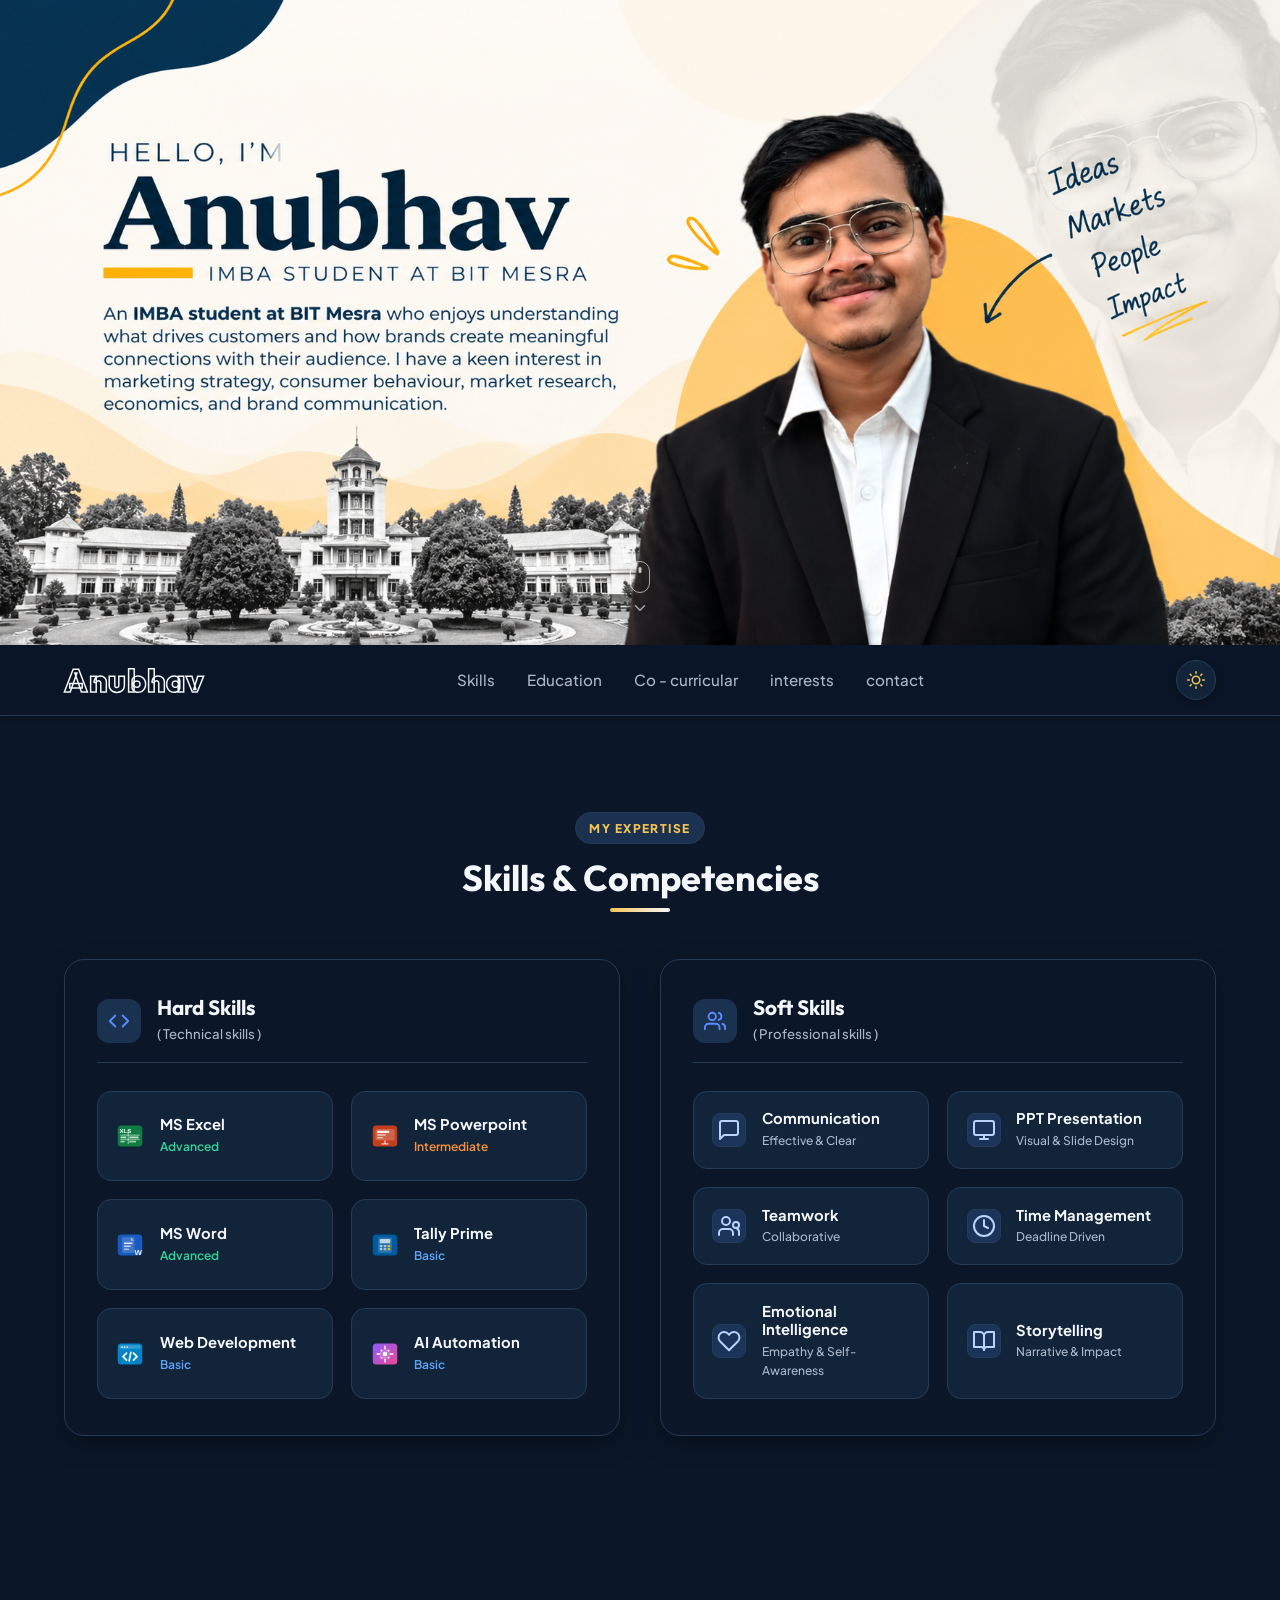
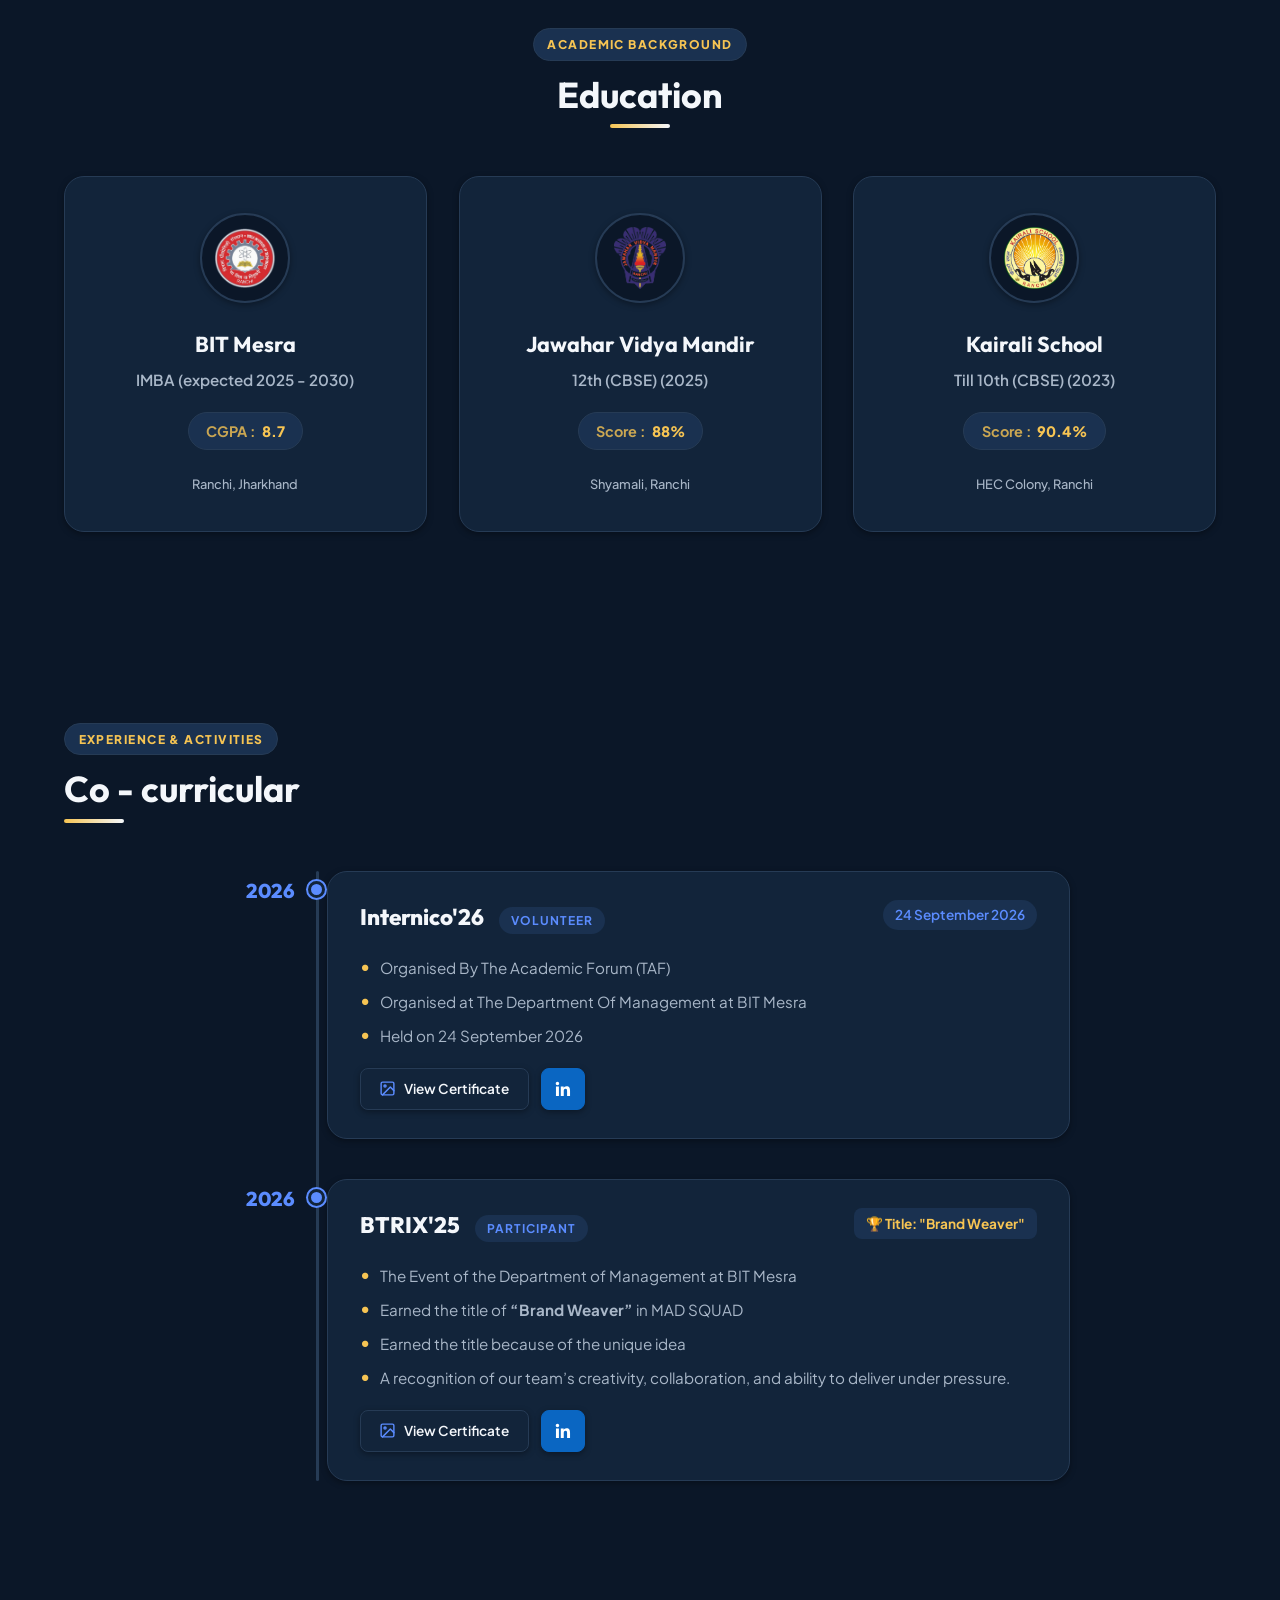
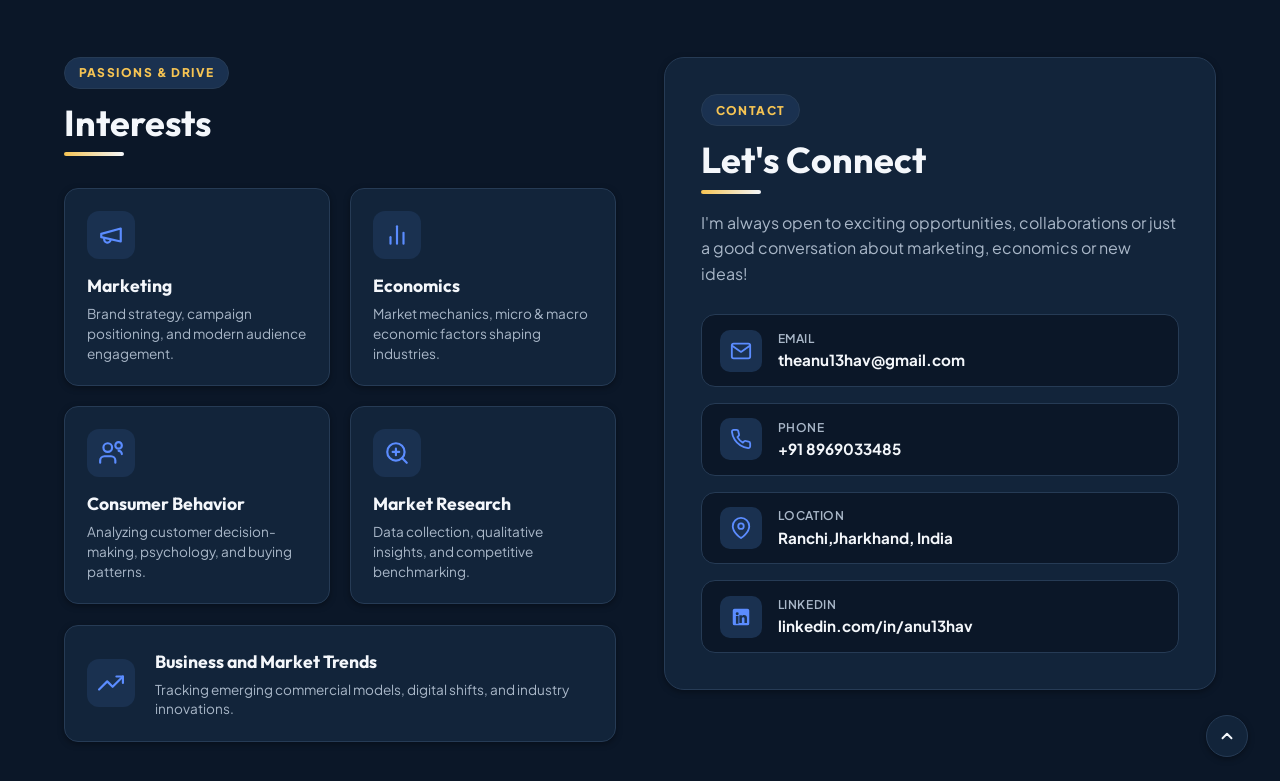
==== commit 5d29bf9f: "Add Storytelling to soft skills" ====
--- a/index.html
+++ b/index.html
@@ -331,7 +331,7 @@
                   </div>
                   <div class="skill-info">
                     <span class="skill-name">PPT Presentation</span>
-                    <span class="skill-pill">Visual Storytelling</span>
+                    <span class="skill-pill">Visual & Slide Design</span>
                   </div>
                 </div>
 
@@ -380,6 +380,21 @@
                   <div class="skill-info">
                     <span class="skill-name">Emotional Intelligence</span>
                     <span class="skill-pill">Empathy & Self-Awareness</span>
+                  </div>
+                </div>
+
+                <!-- Storytelling -->
+                <div class="skill-item">
+                  <div class="skill-logo soft-icon">
+                    <svg width="24" height="24" viewBox="0 0 24 24" fill="none" stroke="currentColor" stroke-width="2"
+                      stroke-linecap="round" stroke-linejoin="round">
+                      <path d="M2 3h6a4 4 0 0 1 4 4v14a3 3 0 0 0-3-3H2z"></path>
+                      <path d="M22 3h-6a4 4 0 0 0-4 4v14a3 3 0 0 1 3-3h7z"></path>
+                    </svg>
+                  </div>
+                  <div class="skill-info">
+                    <span class="skill-name">Storytelling</span>
+                    <span class="skill-pill">Narrative & Impact</span>
                   </div>
                 </div>
               </div>
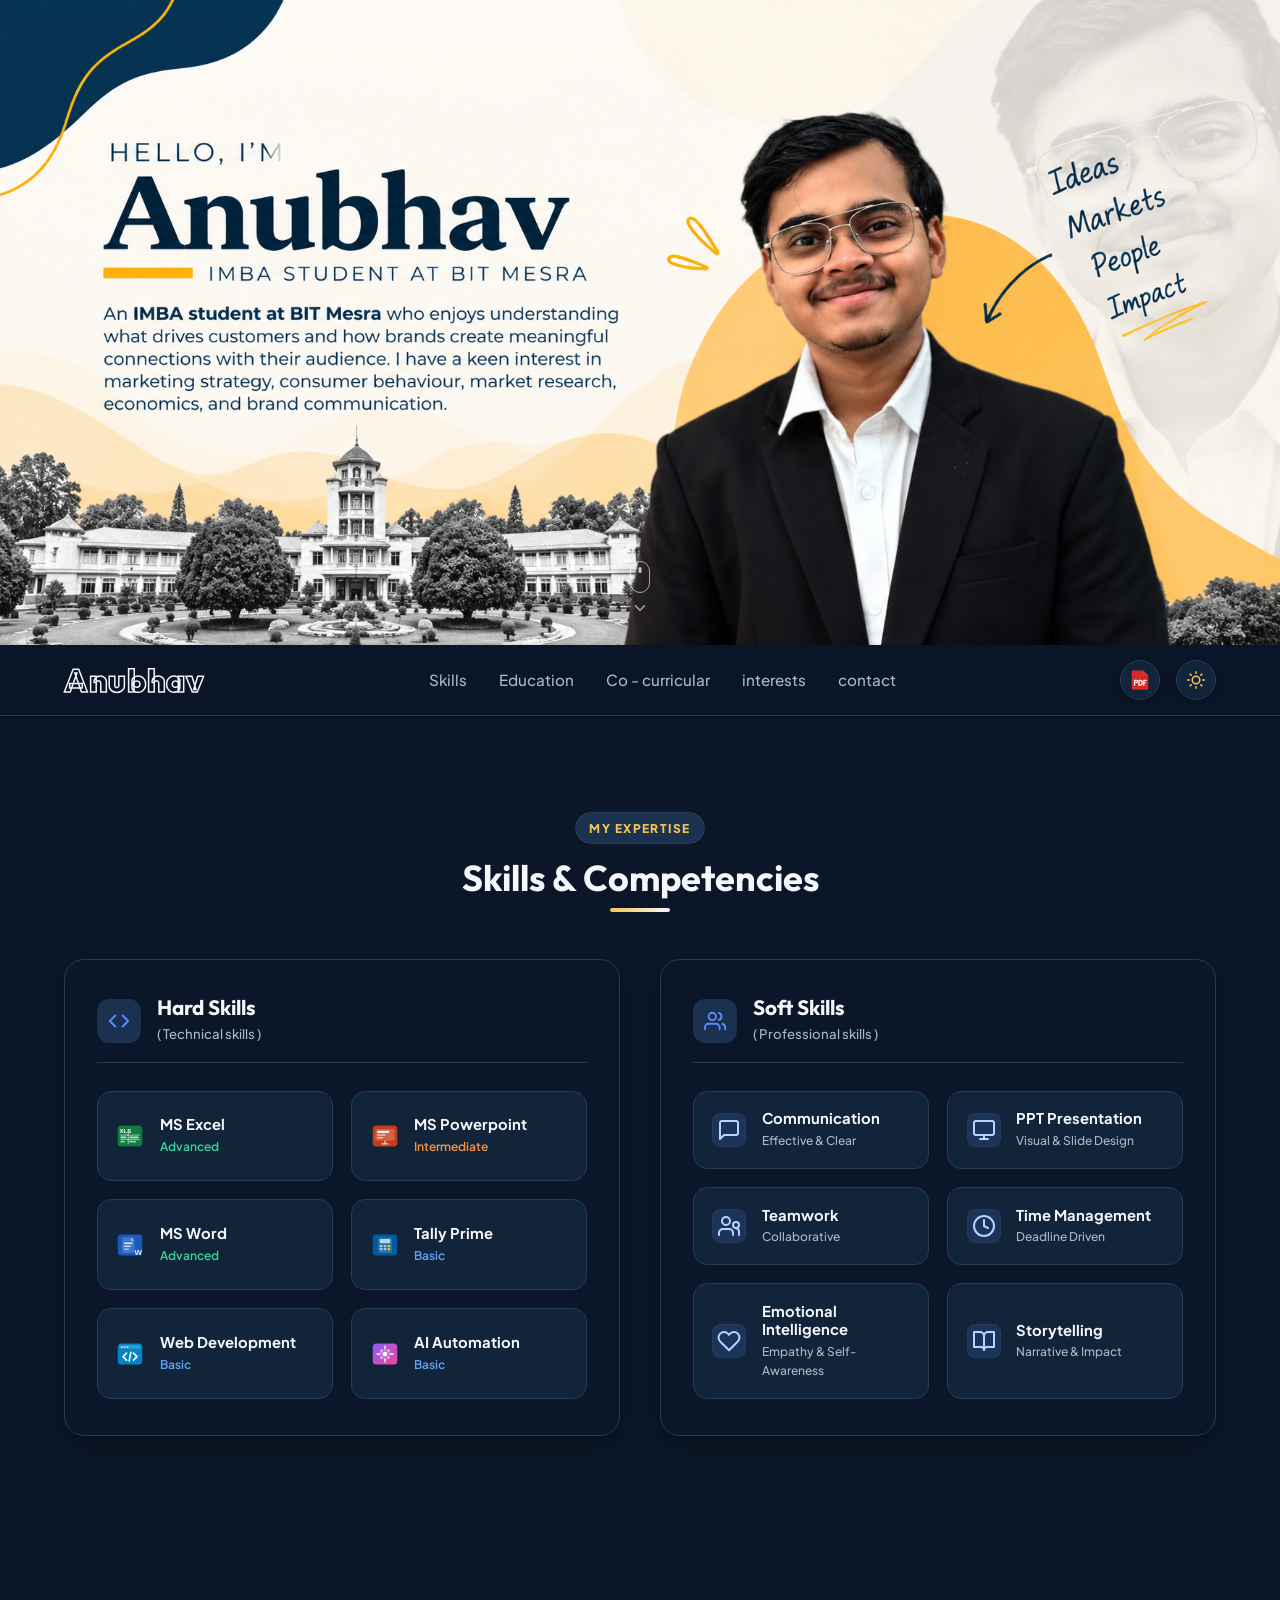
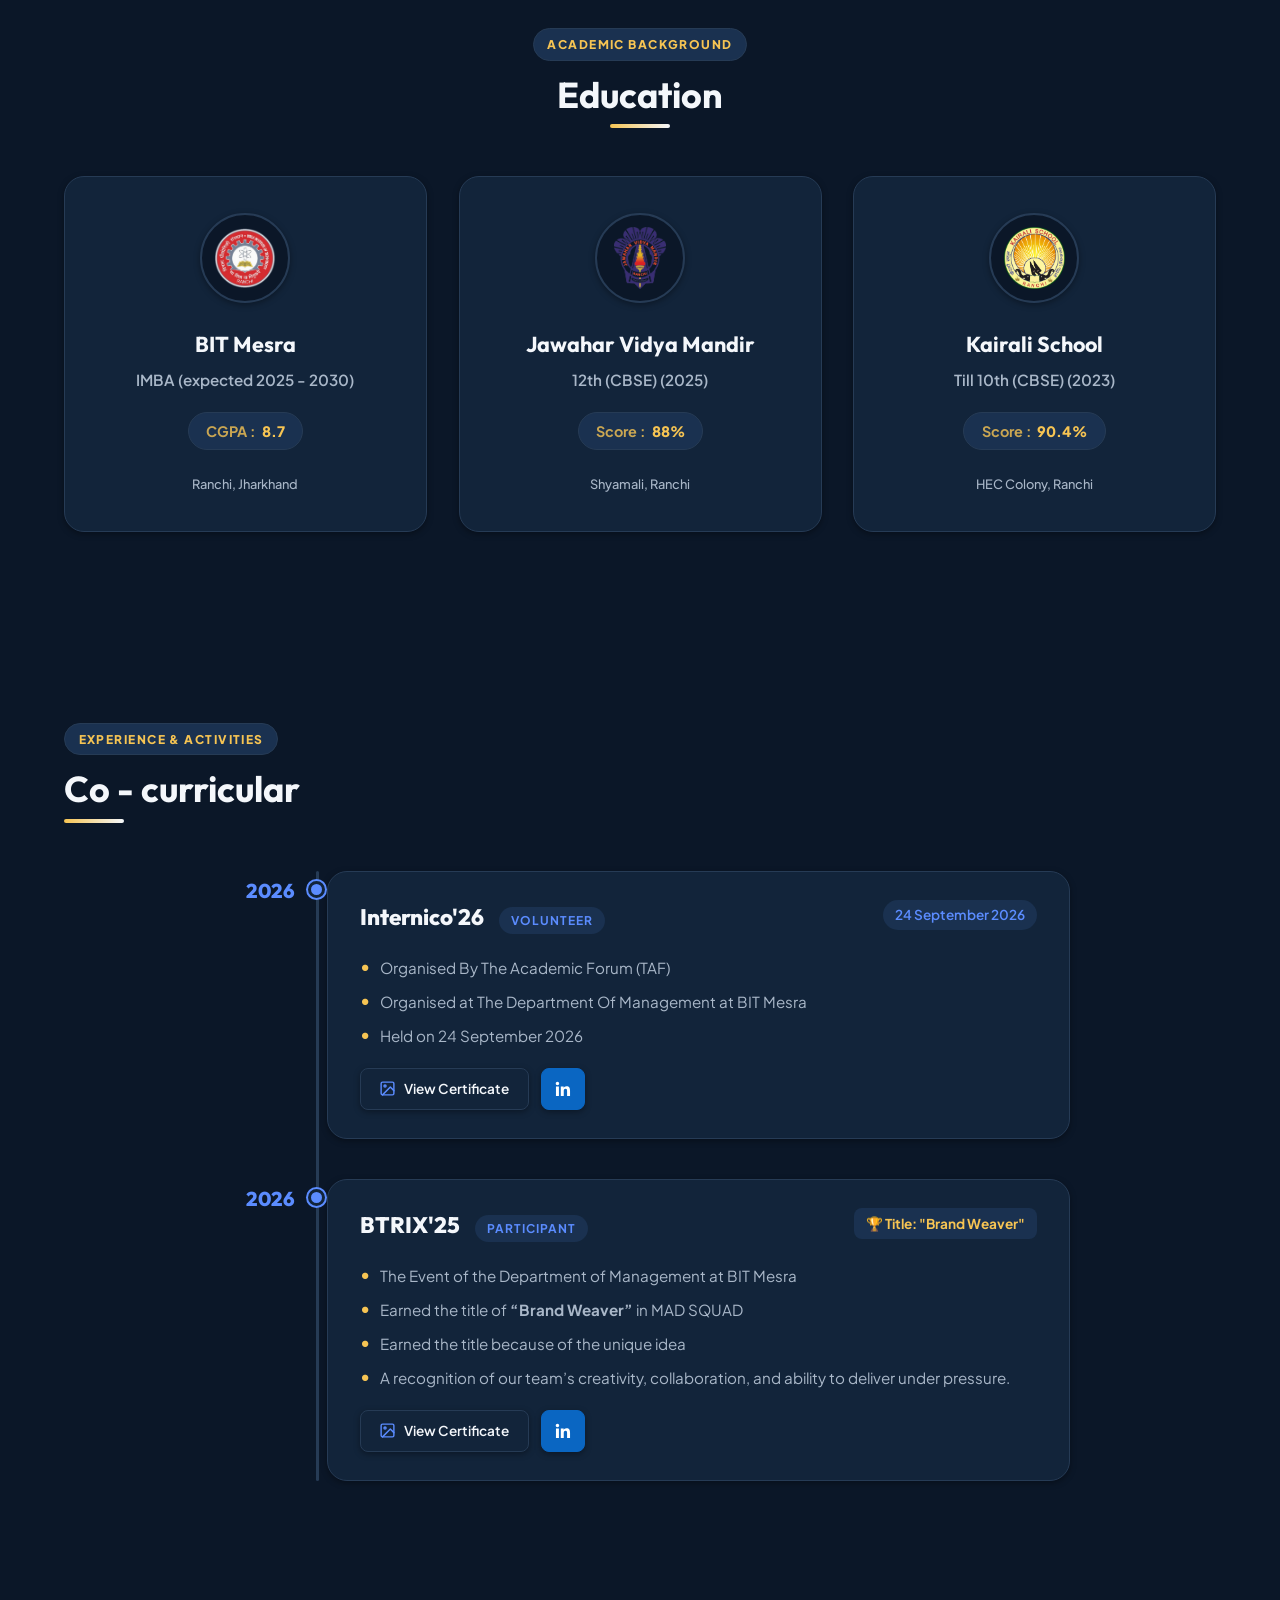
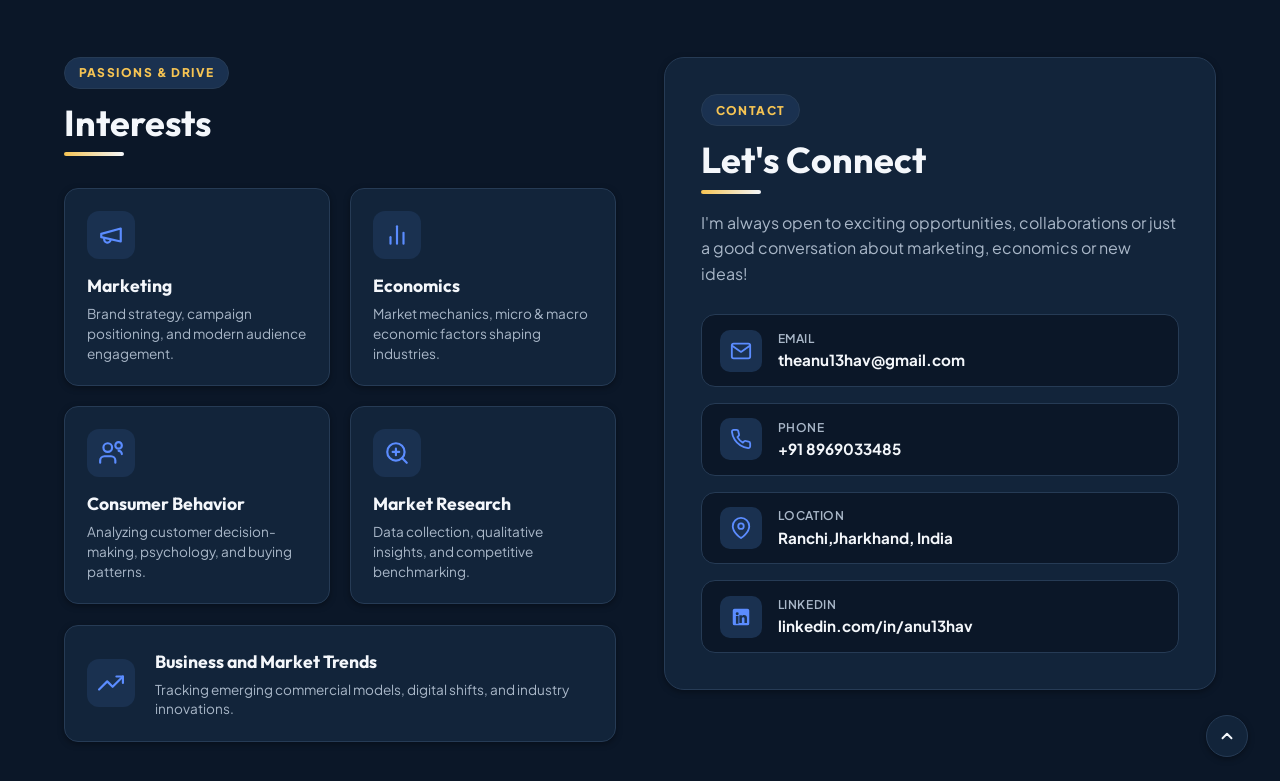
==== commit d0020612: "Add PDF download button, migrate images to assets, and refine light theme selection" ====
--- a/index.html
+++ b/index.html
@@ -9,9 +9,9 @@
     content="Portfolio of Anubhav, IMBA Student at BIT Mesra. Interested in Marketing Strategy, Consumer Behaviour, Economics, and Market Research.">
 
   <!-- Favicon
-  <link rel="icon" type="image/png" href="./images/wireframe/logo.png">
-  <link rel="icon" type="image/png" sizes="32x32" href="./images/wireframe/favicon.png">
-  <link rel="apple-touch-icon" href="./images/wireframe/favicon.png"> -->
+  <link rel="icon" type="image/png" href="./assets/wireframe/logo.png">
+  <link rel="icon" type="image/png" sizes="32x32" href="./assets/wireframe/favicon.png">
+  <link rel="apple-touch-icon" href="./assets/wireframe/favicon.png"> -->
 
   <!-- Google Fonts -->
   <link rel="preconnect" href="https://fonts.googleapis.com">
@@ -62,7 +62,7 @@
       <div class="nav-container">
         <!-- Brand logo: Randomly selects Option 1 (Calligraphy Signature 30%) or Option 2 (Hollow Text 70%) on load -->
         <a href="#hero" class="nav-brand" data-brand-mode="hollow" aria-label="Anubhav - Home">
-          <img src="./images/wireframe/navbar.png" alt="Anubhav" class="brand-signature-img" id="brandSignature">
+          <img src="./assets/wireframe/navbar.png" alt="Anubhav" class="brand-signature-img" id="brandSignature">
           <span class="brand-avatar" id="brandAvatar">Anubhav</span>
         </a>
         <script>
@@ -89,8 +89,33 @@
           </ul>
         </nav>
 
-        <!-- Right Side Theme Toggle -->
+        <!-- Right Side Nav Actions -->
         <div class="nav-actions">
+          <!-- Download CV as PDF Button with PDF Logo -->
+          <a href="./assets/pdf.pdf" download="Anubhav_CV.pdf" target="_blank" rel="noopener noreferrer"
+            class="pdf-download-btn" id="pdfDownloadBtn" aria-label="Download CV as PDF"
+            title="Download CV (PDF)">
+            <svg class="pdf-logo-icon" width="22" height="22" viewBox="0 0 28 32" fill="none"
+              xmlns="http://www.w3.org/2000/svg" aria-hidden="true">
+              <!-- Document body with folded corner -->
+              <path d="M4 2C2.89543 2 2 2.89543 2 4V28C2 29.1046 2.89543 30 4 30H24C25.1046 30 26 29.1046 26 28V9.5L18.5 2H4Z"
+                fill="#DC2626" />
+              <!-- Folded Flap -->
+              <path d="M18.5 2V8.5C18.5 9.05228 18.9477 9.5 19.5 9.5H26L18.5 2Z" fill="#991B1B" />
+              <path d="M18.5 2L26 9.5H19.5C18.9477 9.5 18.5 9.05228 18.5 8.5V2Z" fill="#F87171" opacity="0.4" />
+              <!-- PDF Letters in Crisp Vectors -->
+              <!-- P -->
+              <path d="M6 16.5V23.5M6 16.5H8.7C9.7 16.5 10.5 17.2 10.5 18.2C10.5 19.2 9.7 19.9 8.7 19.9H6"
+                stroke="#FFFFFF" stroke-width="1.8" stroke-linecap="round" stroke-linejoin="round" />
+              <!-- D -->
+              <path d="M12.5 16.5V23.5H14.5C16.1 23.5 17.2 22.4 17.2 20C17.2 17.6 16.1 16.5 14.5 16.5H12.5Z"
+                stroke="#FFFFFF" stroke-width="1.8" stroke-linecap="round" stroke-linejoin="round" />
+              <!-- F -->
+              <path d="M19.5 16.5V23.5M19.5 16.5H23M19.5 20H22" stroke="#FFFFFF" stroke-width="1.8"
+                stroke-linecap="round" stroke-linejoin="round" />
+            </svg>
+          </a>
+
           <!-- Light / Dark Theme Toggle Button -->
           <button class="theme-toggle-btn" id="themeToggleBtn" aria-label="Toggle light and dark theme"
             title="Toggle theme">
@@ -418,7 +443,7 @@
             <!-- Card 1: BIT Mesra -->
             <div class="edu-card scroll-reveal reveal-scale delay-100">
               <div class="edu-logo-wrapper">
-                <img src="./images/4/bit.png" alt="BIT Mesra Logo" class="edu-logo">
+                <img src="./assets/4/bit.png" alt="BIT Mesra Logo" class="edu-logo">
               </div>
               <div class="edu-content">
                 <h3 class="edu-institution">BIT Mesra</h3>
@@ -436,7 +461,7 @@
             <!-- Card 2: Jawahar Vidya Mandir -->
             <div class="edu-card scroll-reveal reveal-scale delay-200">
               <div class="edu-logo-wrapper">
-                <img src="./images/4/JVM.png" alt="Jawahar Vidya Mandir Logo" class="edu-logo">
+                <img src="./assets/4/JVM.png" alt="Jawahar Vidya Mandir Logo" class="edu-logo">
               </div>
               <div class="edu-content">
                 <h3 class="edu-institution">Jawahar Vidya Mandir</h3>
@@ -454,7 +479,7 @@
             <!-- Card 3: Kairali School -->
             <div class="edu-card scroll-reveal reveal-scale delay-300">
               <div class="edu-logo-wrapper">
-                <img src="./images/4/kairali.png" alt="Kairali School Logo" class="edu-logo">
+                <img src="./assets/4/kairali.png" alt="Kairali School Logo" class="edu-logo">
               </div>
               <div class="edu-content">
                 <h3 class="edu-institution">Kairali School</h3>
@@ -506,7 +531,7 @@
                 </ul>
 
                 <div class="timeline-card-action">
-                  <button class="btn-certificate" data-certificate="./images/5/internico.jpg"
+                  <button class="btn-certificate" data-certificate="./assets/5/internico.jpg"
                     data-title="Internico'26 Certificate" aria-label="View Certificate for Internico'26">
                     <svg width="17" height="17" viewBox="0 0 24 24" fill="none" stroke="currentColor" stroke-width="2"
                       stroke-linecap="round" stroke-linejoin="round">
@@ -551,7 +576,7 @@
                 </ul>
 
                 <div class="timeline-card-action">
-                  <button class="btn-certificate" data-certificate="./images/5/btrix.jpeg"
+                  <button class="btn-certificate" data-certificate="./assets/5/btrix.jpeg"
                     data-title="BTRIX'25 Certificate" aria-label="View Certificate for BTRIX'25">
                     <svg width="17" height="17" viewBox="0 0 24 24" fill="none" stroke="currentColor" stroke-width="2"
                       stroke-linecap="round" stroke-linejoin="round">
@@ -776,7 +801,7 @@
           </svg>
         </button>
         <div class="certificate-image-wrapper">
-          <img src="./images/5/internico.jpg" alt="Certificate Preview" class="certificate-img" id="certificateImg">
+          <img src="./assets/5/internico.jpg" alt="Certificate Preview" class="certificate-img" id="certificateImg">
         </div>
       </div>
     </div>
--- a/styles.css
+++ b/styles.css
@@ -161,13 +161,13 @@
 }
 
 [data-theme="light"] ::selection {
-  background-color: #102A43 !important;
-  color: #F4B942 !important;
+  background-color: rgba(16, 42, 67, 0.15) !important;
+  color: #B45309 !important;
 }
 
 [data-theme="light"] ::-moz-selection {
-  background-color: #102A43 !important;
-  color: #F4B942 !important;
+  background-color: rgba(16, 42, 67, 0.15) !important;
+  color: #B45309 !important;
 }
 
 /* ── Firefox Fallback (Golden Scrollbar for browsers without ::-webkit-scrollbar gradient support) ── */
@@ -407,7 +407,7 @@
   max-height: 100vh;
   max-height: 100dvh;
   min-height: auto;
-  background-image: url('./images/2/1st home page.png');
+  background-image: url('./assets/2/1st home page.png');
   background-size: contain;
   background-position: center top;
   background-repeat: no-repeat;
@@ -1227,6 +1227,49 @@
   background-color: var(--primary-navy);
   border-radius: 2px;
   transition: all var(--transition-fast);
+}
+
+/* PDF Download Button (Navbar) */
+.pdf-download-btn {
+  width: 40px;
+  height: 40px;
+  border-radius: 50%;
+  border: 1px solid var(--border);
+  background-color: var(--surface);
+  display: inline-flex;
+  align-items: center;
+  justify-content: center;
+  cursor: pointer;
+  position: relative;
+  overflow: hidden;
+  box-shadow: var(--shadow-sm);
+  flex-shrink: 0;
+  text-decoration: none;
+  transition: background-color 250ms ease,
+    border-color 250ms ease,
+    box-shadow 250ms ease,
+    transform 0.2s ease;
+}
+
+.pdf-download-btn:hover {
+  border-color: #DC2626;
+  background-color: rgba(220, 38, 38, 0.1);
+  transform: translateY(-1px) scale(1.05);
+  box-shadow: 0 4px 14px rgba(220, 38, 38, 0.32);
+}
+
+.pdf-download-btn:active {
+  transform: translateY(0) scale(0.96);
+}
+
+.pdf-logo-icon {
+  display: block;
+  transition: transform 0.2s ease, filter 0.2s ease;
+}
+
+.pdf-download-btn:hover .pdf-logo-icon {
+  transform: scale(1.08);
+  filter: drop-shadow(0 2px 5px rgba(220, 38, 38, 0.4));
 }
 
 /* Theme Toggle Button */
@@ -2429,7 +2472,7 @@
 }
 
 /* --------------------------------------------------------------------------
-   12. RESPONSIVE BREAKPOINTS (MATCHING ./images/wireframe/Responsive.png)
+   12. RESPONSIVE BREAKPOINTS (MATCHING ./assets/wireframe/Responsive.png)
    -------------------------------------------------------------------------- */
 
 /* Tablet Breakpoint (max-width: 1060px) - Matched to tab.png (1536x1024, 3:2 landscape) */
@@ -2437,7 +2480,7 @@
 
   /* Hero section image for Tablet */
   .hero-section {
-    background-image: url('./images/2/tab.png');
+    background-image: url('./assets/2/tab.png');
     aspect-ratio: 1536 / 1024;
     background-size: contain;
     background-position: center top;
@@ -2504,7 +2547,7 @@
 
   /* Hero section image for screens up to 900px */
   .hero-section {
-    background-image: url('./images/2/900px.png');
+    background-image: url('./assets/2/900px.png');
     aspect-ratio: 1095 / 1437;
     background-size: contain;
     background-position: center top;
@@ -2597,7 +2640,7 @@
 
   /* Hero section image for Phone */
   .hero-section {
-    background-image: url('./images/2/phone.png');
+    background-image: url('./assets/2/phone.png');
     aspect-ratio: 941 / 1672;
     background-size: contain;
     background-position: center top;
@@ -2752,7 +2795,7 @@
 
   /* Hero section image for 300px and below */
   .hero-section {
-    background-image: url('./images/2/300px phone.png');
+    background-image: url('./assets/2/300px phone.png');
     aspect-ratio: 941 / 1672;
     background-size: contain;
     background-position: center top;
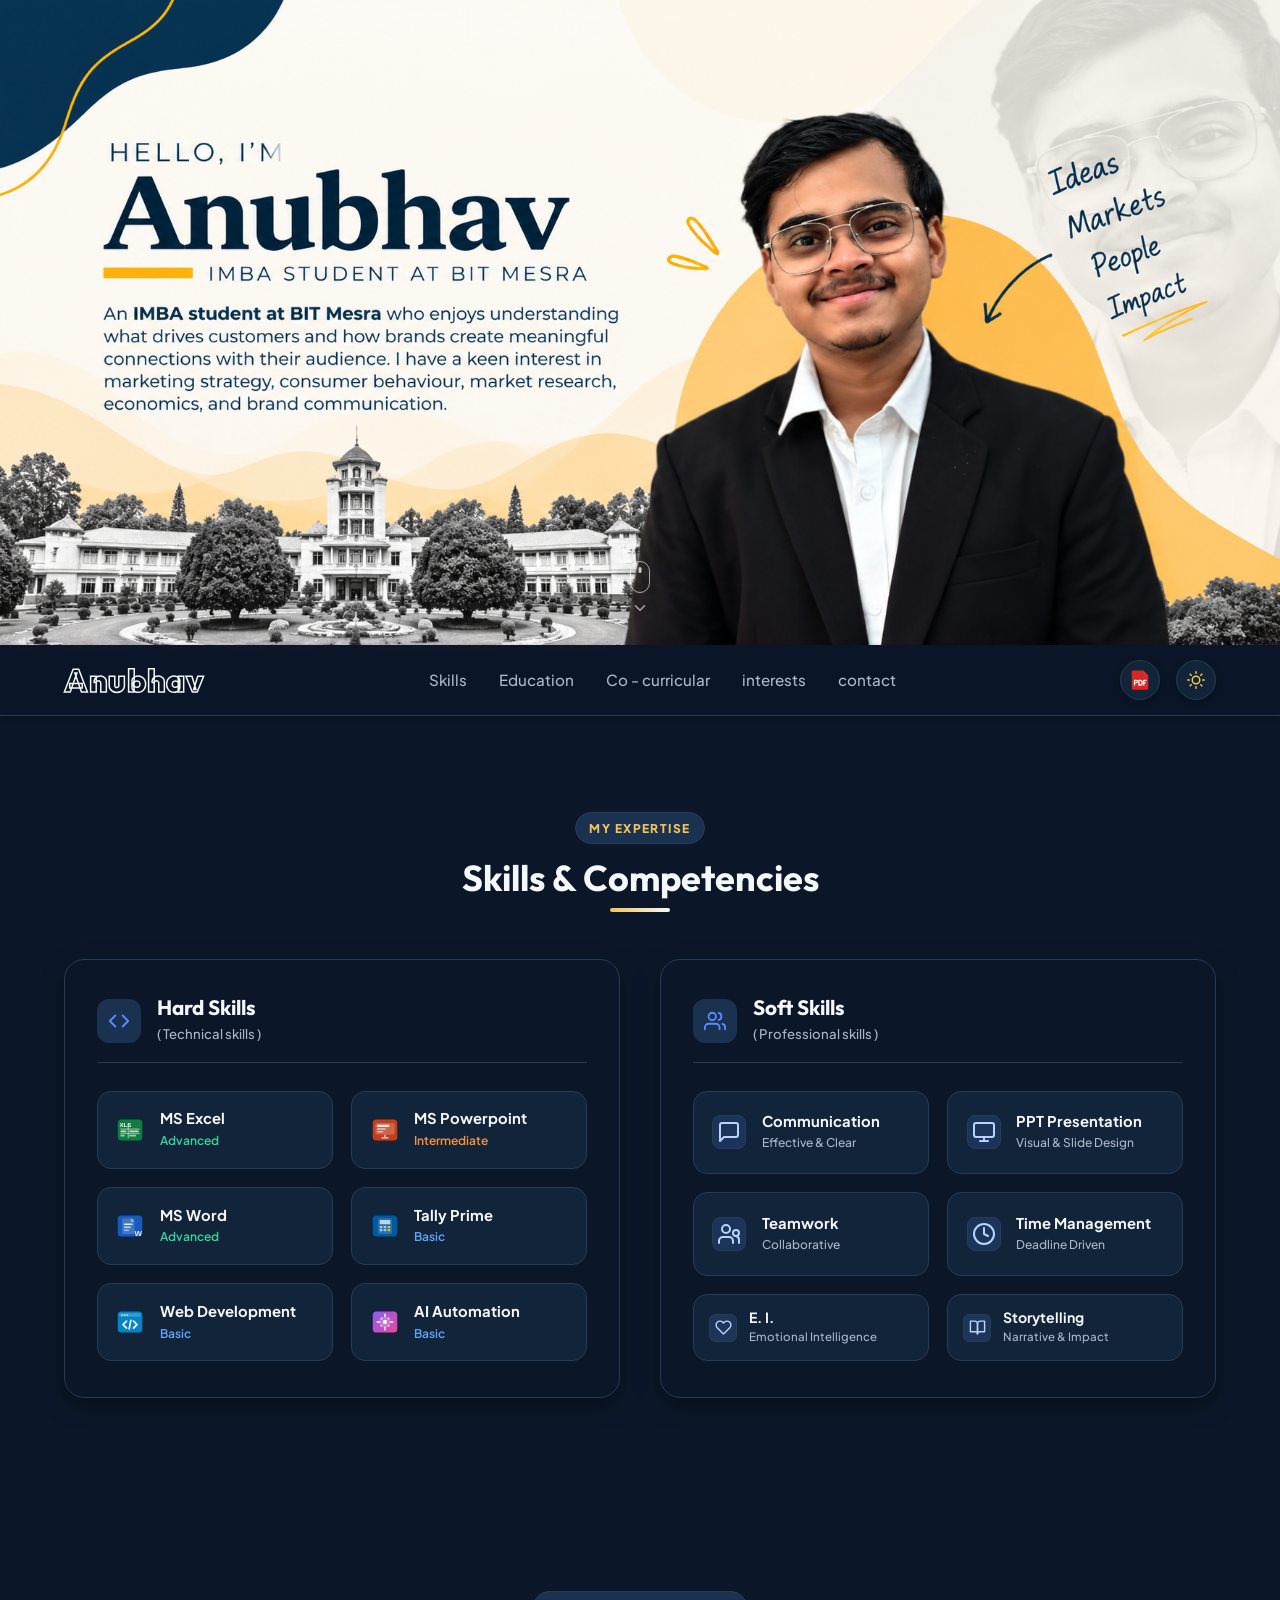
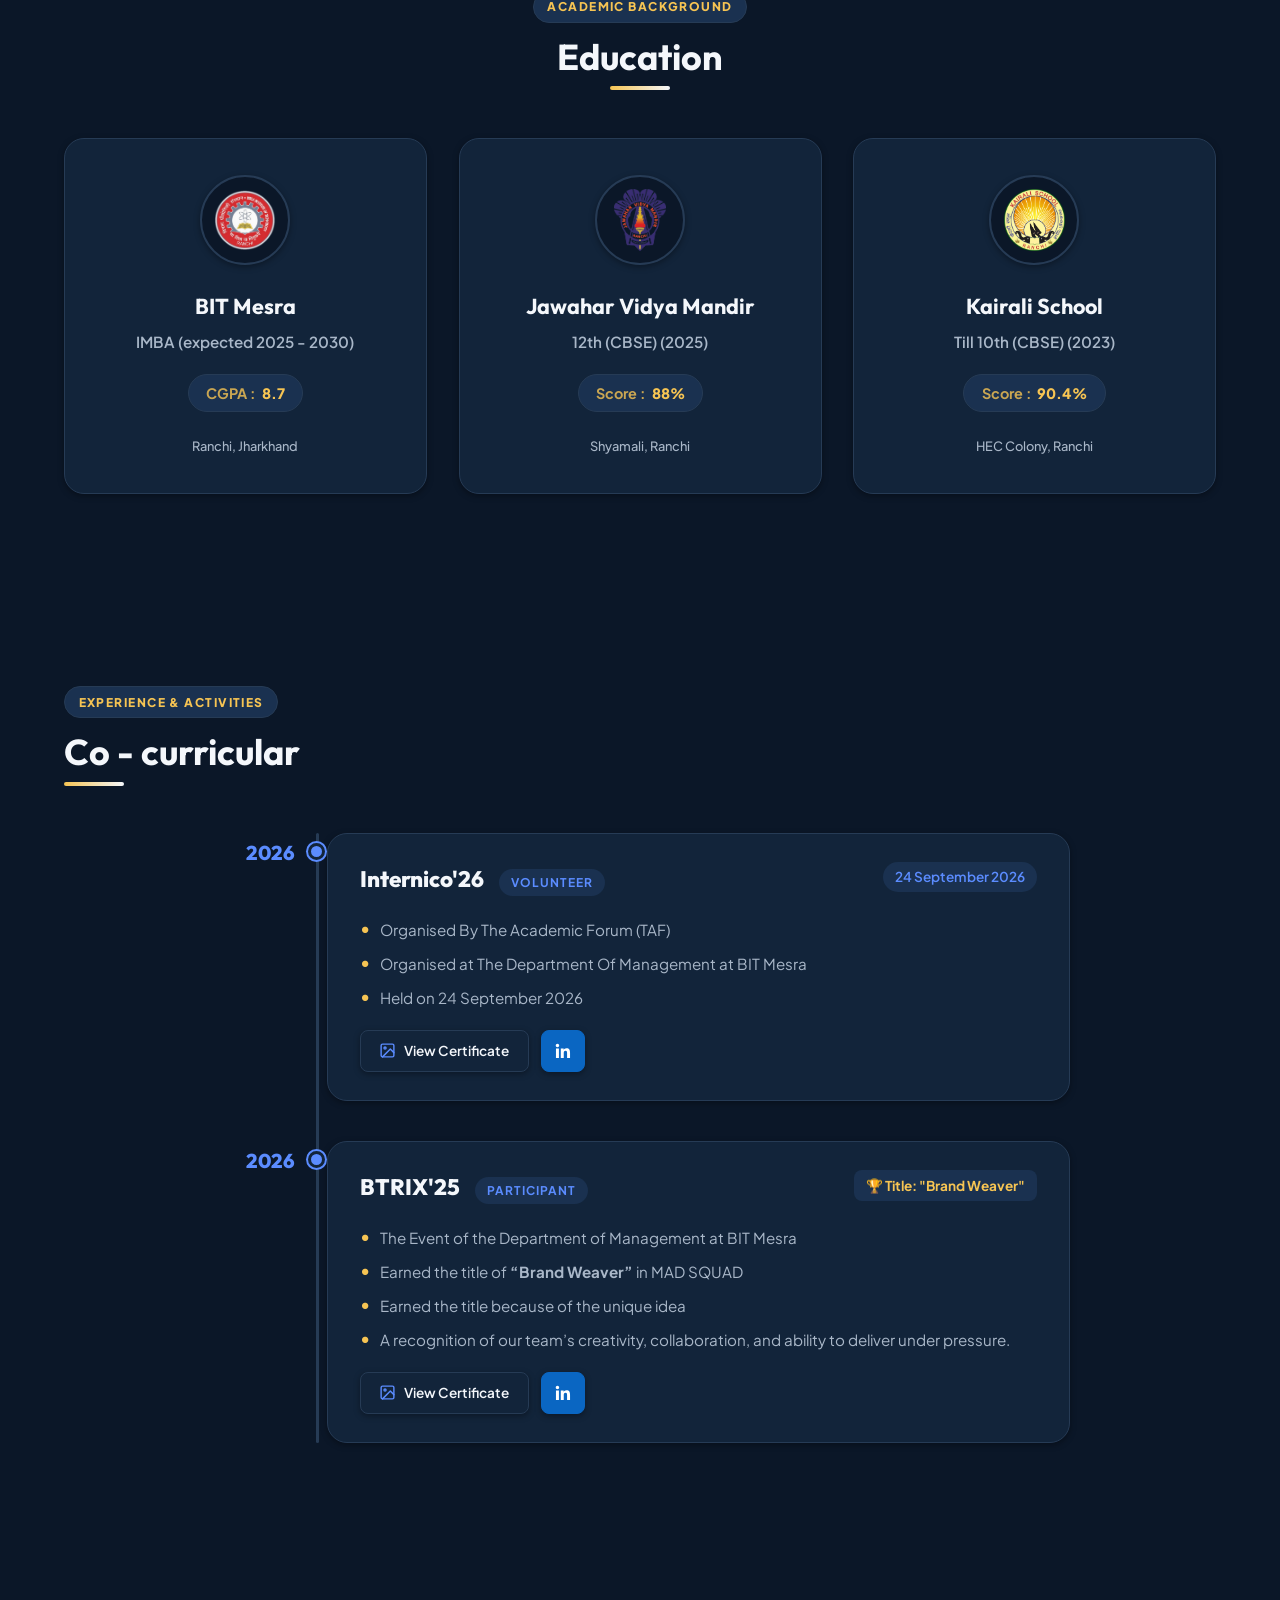
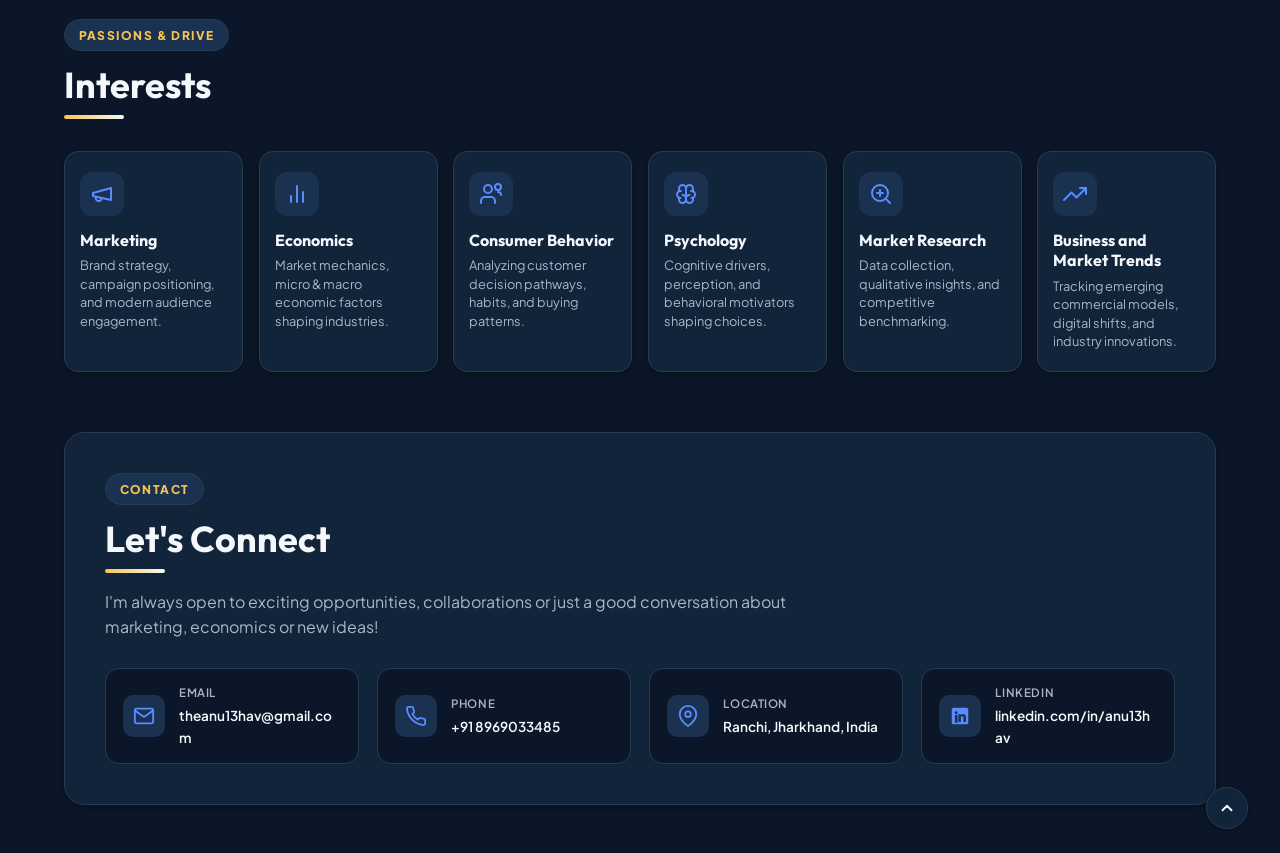
==== commit d8d58615: "Add Psychology to interests, restructure interests and contact layout, and refine soft skills respon" ====
--- a/index.html
+++ b/index.html
@@ -6,7 +6,7 @@
   <meta name="viewport" content="width=device-width, initial-scale=1.0">
   <title>Anubhav — Portfolio & CV Website</title>
   <meta name="description"
-    content="Portfolio of Anubhav, IMBA Student at BIT Mesra. Interested in Marketing Strategy, Consumer Behaviour, Economics, and Market Research.">
+    content="Portfolio of Anubhav, IMBA Student at BIT Mesra. Interested in Marketing Strategy, Consumer Behaviour, Economics, Psychology, and Market Research.">
 
   <!-- Favicon
   <link rel="icon" type="image/png" href="./assets/wireframe/logo.png">
@@ -392,10 +392,10 @@
                   </div>
                 </div>
 
-                <!-- Emotional Intelligence -->
-                <div class="skill-item">
+                <!-- E. I. -->
+                <div class="skill-item skill-item-sm" title="Emotional Intelligence">
                   <div class="skill-logo soft-icon">
-                    <svg width="24" height="24" viewBox="0 0 24 24" fill="none" stroke="currentColor" stroke-width="2"
+                    <svg width="22" height="22" viewBox="0 0 24 24" fill="none" stroke="currentColor" stroke-width="2"
                       stroke-linecap="round" stroke-linejoin="round">
                       <path
                         d="M20.84 4.61a5.5 5.5 0 0 0-7.78 0L12 5.67l-1.06-1.06a5.5 5.5 0 0 0-7.78 7.78l1.06 1.06L12 21.23l7.78-7.78 1.06-1.06a5.5 5.5 0 0 0 0-7.78z">
@@ -403,15 +403,15 @@
                     </svg>
                   </div>
                   <div class="skill-info">
-                    <span class="skill-name">Emotional Intelligence</span>
-                    <span class="skill-pill">Empathy & Self-Awareness</span>
+                    <span class="skill-name">E. I.</span>
+                    <span class="skill-pill">Emotional Intelligence</span>
                   </div>
                 </div>
 
                 <!-- Storytelling -->
-                <div class="skill-item">
+                <div class="skill-item skill-item-sm">
                   <div class="skill-logo soft-icon">
-                    <svg width="24" height="24" viewBox="0 0 24 24" fill="none" stroke="currentColor" stroke-width="2"
+                    <svg width="22" height="22" viewBox="0 0 24 24" fill="none" stroke="currentColor" stroke-width="2"
                       stroke-linecap="round" stroke-linejoin="round">
                       <path d="M2 3h6a4 4 0 0 1 4 4v14a3 3 0 0 0-3-3H2z"></path>
                       <path d="M22 3h-6a4 4 0 0 0-4 4v14a3 3 0 0 1 3-3h7z"></path>
@@ -604,176 +604,188 @@
       <!-- ==================== SECTION 6: INTERESTS & CONTACT ==================== -->
       <section id="interests-and-contact" class="page-section section-split-6">
         <div class="container">
-          <div class="grid-2-col-equal">
-
-            <!-- Left Side: Interests -->
-            <div class="interests-card-wrapper" id="interests">
-              <div class="section-header">
-                <span class="section-tag">PASSIONS & DRIVE</span>
-                <h2 class="section-title">Interests</h2>
-                <div class="title-underline"></div>
-              </div>
-
-              <div class="interests-grid">
-
-                <!-- Item 1: Marketing -->
-                <div class="interest-card scroll-reveal reveal-scale delay-100">
-                  <div class="interest-icon-box">
-                    <svg width="26" height="26" viewBox="0 0 24 24" fill="none" stroke="currentColor" stroke-width="2"
-                      stroke-linecap="round" stroke-linejoin="round">
-                      <path d="m3 11 18-5v12L3 14v-3z"></path>
-                      <path d="M11.6 16.8a3 3 0 1 1-5.8-1.6"></path>
-                    </svg>
-                  </div>
-                  <h3 class="interest-name">Marketing</h3>
-                  <p class="interest-desc">Brand strategy, campaign positioning, and modern audience engagement.</p>
-                </div>
-
-                <!-- Item 2: Economics -->
-                <div class="interest-card scroll-reveal reveal-scale delay-200">
-                  <div class="interest-icon-box">
-                    <svg width="26" height="26" viewBox="0 0 24 24" fill="none" stroke="currentColor" stroke-width="2"
-                      stroke-linecap="round" stroke-linejoin="round">
-                      <line x1="18" y1="20" x2="18" y2="10"></line>
-                      <line x1="12" y1="20" x2="12" y2="4"></line>
-                      <line x1="6" y1="20" x2="6" y2="14"></line>
-                    </svg>
-                  </div>
-                  <h3 class="interest-name">Economics</h3>
-                  <p class="interest-desc">Market mechanics, micro & macro economic factors shaping industries.</p>
-                </div>
-
-                <!-- Item 3: Consumer behavior -->
-                <div class="interest-card scroll-reveal reveal-scale delay-300">
-                  <div class="interest-icon-box">
-                    <svg width="26" height="26" viewBox="0 0 24 24" fill="none" stroke="currentColor" stroke-width="2"
-                      stroke-linecap="round" stroke-linejoin="round">
-                      <path d="M16 21v-2a4 4 0 0 0-4-4H6a4 4 0 0 0-4 4v2"></path>
-                      <circle cx="9" cy="7" r="4"></circle>
-                      <path d="M19 8a3 3 0 1 0 0-6 3 3 0 0 0 0 6z"></path>
-                      <path d="M22 13a3 3 0 0 0-3-3"></path>
-                    </svg>
-                  </div>
-                  <h3 class="interest-name">Consumer Behavior</h3>
-                  <p class="interest-desc">Analyzing customer decision-making, psychology, and buying patterns.</p>
-                </div>
-
-                <!-- Item 4: Market Research -->
-                <div class="interest-card scroll-reveal reveal-scale delay-400">
-                  <div class="interest-icon-box">
-                    <svg width="26" height="26" viewBox="0 0 24 24" fill="none" stroke="currentColor" stroke-width="2"
-                      stroke-linecap="round" stroke-linejoin="round">
-                      <circle cx="11" cy="11" r="8"></circle>
-                      <line x1="21" y1="21" x2="16.65" y2="16.65"></line>
-                      <line x1="11" y1="8" x2="11" y2="14"></line>
-                      <line x1="8" y1="11" x2="14" y2="11"></line>
-                    </svg>
-                  </div>
-                  <h3 class="interest-name">Market Research</h3>
-                  <p class="interest-desc">Data collection, qualitative insights, and competitive benchmarking.</p>
-                </div>
-
-                <!-- Item 5: Business and Market trends -->
-                <div class="interest-card interest-card-wide scroll-reveal reveal-scale delay-500">
-                  <div class="interest-icon-box">
-                    <svg width="26" height="26" viewBox="0 0 24 24" fill="none" stroke="currentColor" stroke-width="2"
-                      stroke-linecap="round" stroke-linejoin="round">
-                      <polyline points="23 6 13.5 15.5 8.5 10.5 1 18"></polyline>
-                      <polyline points="17 6 23 6 23 12"></polyline>
-                    </svg>
-                  </div>
-                  <div>
-                    <h3 class="interest-name">Business and Market Trends</h3>
-                    <p class="interest-desc">Tracking emerging commercial models, digital shifts, and industry
-                      innovations.</p>
-                  </div>
-                </div>
-
-              </div>
-            </div>
-
-            <!-- Right Side: Contact -->
-            <div class="contact-card-wrapper scroll-reveal reveal-right delay-200" id="contact">
-              <div class="section-header">
-                <span class="section-tag">CONTACT</span>
-                <h2 class="section-title">Let's Connect</h2>
-                <div class="title-underline"></div>
-              </div>
-
-              <p class="contact-intro">
-                I'm always open to exciting opportunities, collaborations or just a good conversation about marketing,
-                economics or new ideas!
-              </p>
-
-              <!-- Aligned Credentials Grid matching wireframe no text.png template -->
-              <div class="credentials-list">
-
-                <!-- Email -->
-                <a href="mailto:theanu13hav@gmail.com" class="credential-item">
-                  <div class="cred-icon-box">
-                    <svg width="22" height="22" viewBox="0 0 24 24" fill="none" stroke="currentColor" stroke-width="2"
-                      stroke-linecap="round" stroke-linejoin="round">
-                      <path d="M4 4h16c1.1 0 2 .9 2 2v12c0 1.1-.9 2-2 2H4c-1.1 0-2-.9-2-2V6c0-1.1.9-2 2-2z"></path>
-                      <polyline points="22,6 12,13 2,6"></polyline>
-                    </svg>
-                  </div>
-                  <div class="cred-details">
-                    <span class="cred-label">Email</span>
-                    <span class="cred-value">theanu13hav@gmail.com</span>
-                  </div>
-                </a>
-
-                <!-- Phone -->
-                <a href="tel:+918969033485" class="credential-item">
-                  <div class="cred-icon-box">
-                    <svg width="22" height="22" viewBox="0 0 24 24" fill="none" stroke="currentColor" stroke-width="2"
-                      stroke-linecap="round" stroke-linejoin="round">
-                      <path
-                        d="M22 16.92v3a2 2 0 0 1-2.18 2 19.79 19.79 0 0 1-8.63-3.07 19.5 19.5 0 0 1-6-6 19.79 19.79 0 0 1-3.07-8.67A2 2 0 0 1 4.11 2h3a2 2 0 0 1 2 1.72 12.84 12.84 0 0 0 .7 2.81 2 2 0 0 1-.45 2.11L8.09 9.91a16 16 0 0 0 6 6l1.27-1.27a2 2 0 0 1 2.11-.45 12.84 12.84 0 0 0 2.81.7A2 2 0 0 1 22 16.92z">
-                      </path>
-                    </svg>
-                  </div>
-                  <div class="cred-details">
-                    <span class="cred-label">Phone</span>
-                    <span class="cred-value">+91 8969033485</span>
-                  </div>
-                </a>
-
-                <!-- Location -->
-                <div class="credential-item">
-                  <div class="cred-icon-box">
-                    <svg width="22" height="22" viewBox="0 0 24 24" fill="none" stroke="currentColor" stroke-width="2"
-                      stroke-linecap="round" stroke-linejoin="round">
-                      <path d="M21 10c0 7-9 13-9 13s-9-6-9-13a9 9 0 0 1 18 0z"></path>
-                      <circle cx="12" cy="10" r="3"></circle>
-                    </svg>
-                  </div>
-                  <div class="cred-details">
-                    <span class="cred-label">Location</span>
-                    <span class="cred-value">Ranchi,Jharkhand, India</span>
-                  </div>
-                </div>
-
-                <!-- LinkedIn -->
-                <a href="https://www.linkedin.com/in/anu13hav/" target="_blank" rel="noopener noreferrer"
-                  class="credential-item">
-                  <div class="cred-icon-box linkedin-box">
-                    <svg width="22" height="22" viewBox="0 0 24 24" fill="currentColor">
-                      <path
-                        d="M19 3a2 2 0 0 1 2 2v14a2 2 0 0 1-2 2H5a2 2 0 0 1-2-2V5a2 2 0 0 1 2-2h14m-.5 15.5v-5.3a3.26 3.26 0 0 0-3.26-3.26c-.85 0-1.84.52-2.28 1.3v-1.11h-2.79v8.37h2.79v-4.93c0-.77.62-1.4 1.39-1.4a1.4 1.4 0 0 1 1.4 1.4v4.93h2.75M6.46 10.9v8.37H9.25V10.9H6.46M7.86 6.77a1.62 1.62 0 1 0 0 3.24 1.62 1.62 0 0 0 0-3.24z" />
-                    </svg>
-                  </div>
-                  <div class="cred-details">
-                    <span class="cred-label">LinkedIn</span>
-                    <span class="cred-value">linkedin.com/in/anu13hav</span>
-                  </div>
-                </a>
-
-              </div>
-
-            </div>
-
+
+          <!-- Section 6A: Interests (All Side by Side) -->
+          <div class="interests-card-wrapper" id="interests">
+            <div class="section-header scroll-reveal">
+              <span class="section-tag">PASSIONS & DRIVE</span>
+              <h2 class="section-title">Interests</h2>
+              <div class="title-underline"></div>
+            </div>
+
+            <div class="interests-grid">
+
+              <!-- Item 1: Marketing -->
+              <div class="interest-card scroll-reveal reveal-scale delay-100">
+                <div class="interest-icon-box">
+                  <svg width="24" height="24" viewBox="0 0 24 24" fill="none" stroke="currentColor" stroke-width="2"
+                    stroke-linecap="round" stroke-linejoin="round">
+                    <path d="m3 11 18-5v12L3 14v-3z"></path>
+                    <path d="M11.6 16.8a3 3 0 1 1-5.8-1.6"></path>
+                  </svg>
+                </div>
+                <h3 class="interest-name">Marketing</h3>
+                <p class="interest-desc">Brand strategy, campaign positioning, and modern audience engagement.</p>
+              </div>
+
+              <!-- Item 2: Economics -->
+              <div class="interest-card scroll-reveal reveal-scale delay-200">
+                <div class="interest-icon-box">
+                  <svg width="24" height="24" viewBox="0 0 24 24" fill="none" stroke="currentColor" stroke-width="2"
+                    stroke-linecap="round" stroke-linejoin="round">
+                    <line x1="18" y1="20" x2="18" y2="10"></line>
+                    <line x1="12" y1="20" x2="12" y2="4"></line>
+                    <line x1="6" y1="20" x2="6" y2="14"></line>
+                  </svg>
+                </div>
+                <h3 class="interest-name">Economics</h3>
+                <p class="interest-desc">Market mechanics, micro & macro economic factors shaping industries.</p>
+              </div>
+
+              <!-- Item 3: Consumer Behavior -->
+              <div class="interest-card scroll-reveal reveal-scale delay-300">
+                <div class="interest-icon-box">
+                  <svg width="24" height="24" viewBox="0 0 24 24" fill="none" stroke="currentColor" stroke-width="2"
+                    stroke-linecap="round" stroke-linejoin="round">
+                    <path d="M16 21v-2a4 4 0 0 0-4-4H6a4 4 0 0 0-4 4v2"></path>
+                    <circle cx="9" cy="7" r="4"></circle>
+                    <path d="M19 8a3 3 0 1 0 0-6 3 3 0 0 0 0 6z"></path>
+                    <path d="M22 13a3 3 0 0 0-3-3"></path>
+                  </svg>
+                </div>
+                <h3 class="interest-name">Consumer Behavior</h3>
+                <p class="interest-desc">Analyzing customer decision pathways, habits, and buying patterns.</p>
+              </div>
+
+              <!-- Item 4: Psychology -->
+              <div class="interest-card scroll-reveal reveal-scale delay-400">
+                <div class="interest-icon-box">
+                  <svg width="24" height="24" viewBox="0 0 24 24" fill="none" stroke="currentColor" stroke-width="2"
+                    stroke-linecap="round" stroke-linejoin="round">
+                    <path d="M15.5 13a3.5 3.5 0 0 0-3.5 3.5v1a3.5 3.5 0 0 0 7 0v-1.8"></path>
+                    <path d="M8.5 13a3.5 3.5 0 0 1 3.5 3.5v1a3.5 3.5 0 0 1-7 0v-1.8"></path>
+                    <path d="M17.5 16a3.5 3.5 0 0 0 0-7h-.5"></path>
+                    <path d="M19 9.3v-2.8a3.5 3.5 0 0 0-7 0"></path>
+                    <path d="M6.5 16a3.5 3.5 0 0 1 0-7h.5"></path>
+                    <path d="M5 9.3v-2.8a3.5 3.5 0 0 1 7 0v10"></path>
+                  </svg>
+                </div>
+                <h3 class="interest-name">Psychology</h3>
+                <p class="interest-desc">Cognitive drivers, perception, and behavioral motivators shaping choices.</p>
+              </div>
+
+              <!-- Item 5: Market Research -->
+              <div class="interest-card scroll-reveal reveal-scale delay-500">
+                <div class="interest-icon-box">
+                  <svg width="24" height="24" viewBox="0 0 24 24" fill="none" stroke="currentColor" stroke-width="2"
+                    stroke-linecap="round" stroke-linejoin="round">
+                    <circle cx="11" cy="11" r="8"></circle>
+                    <line x1="21" y1="21" x2="16.65" y2="16.65"></line>
+                    <line x1="11" y1="8" x2="11" y2="14"></line>
+                    <line x1="8" y1="11" x2="14" y2="11"></line>
+                  </svg>
+                </div>
+                <h3 class="interest-name">Market Research</h3>
+                <p class="interest-desc">Data collection, qualitative insights, and competitive benchmarking.</p>
+              </div>
+
+              <!-- Item 6: Business and Market trends -->
+              <div class="interest-card scroll-reveal reveal-scale delay-600">
+                <div class="interest-icon-box">
+                  <svg width="24" height="24" viewBox="0 0 24 24" fill="none" stroke="currentColor" stroke-width="2"
+                    stroke-linecap="round" stroke-linejoin="round">
+                    <polyline points="23 6 13.5 15.5 8.5 10.5 1 18"></polyline>
+                    <polyline points="17 6 23 6 23 12"></polyline>
+                  </svg>
+                </div>
+                <h3 class="interest-name">Business and Market Trends</h3>
+                <p class="interest-desc">Tracking emerging commercial models, digital shifts, and industry innovations.</p>
+              </div>
+
+            </div>
           </div>
+
+          <!-- Section 6B: Contact (Below Interests) -->
+          <div class="contact-card-wrapper scroll-reveal reveal-scale delay-200" id="contact">
+            <div class="section-header">
+              <span class="section-tag">CONTACT</span>
+              <h2 class="section-title">Let's Connect</h2>
+              <div class="title-underline"></div>
+            </div>
+
+            <p class="contact-intro">
+              I'm always open to exciting opportunities, collaborations or just a good conversation about marketing,
+              economics or new ideas!
+            </p>
+
+            <!-- Aligned Credentials Grid matching wireframe no text.png template -->
+            <div class="credentials-list">
+
+              <!-- Email -->
+              <a href="mailto:theanu13hav@gmail.com" class="credential-item" title="theanu13hav@gmail.com">
+                <div class="cred-icon-box">
+                  <svg width="22" height="22" viewBox="0 0 24 24" fill="none" stroke="currentColor" stroke-width="2"
+                    stroke-linecap="round" stroke-linejoin="round">
+                    <path d="M4 4h16c1.1 0 2 .9 2 2v12c0 1.1-.9 2-2 2H4c-1.1 0-2-.9-2-2V6c0-1.1.9-2 2-2z"></path>
+                    <polyline points="22,6 12,13 2,6"></polyline>
+                  </svg>
+                </div>
+                <div class="cred-details">
+                  <span class="cred-label">Email</span>
+                  <span class="cred-value">theanu13hav@gmail.com</span>
+                </div>
+              </a>
+
+              <!-- Phone -->
+              <a href="tel:+918969033485" class="credential-item" title="+91 8969033485">
+                <div class="cred-icon-box">
+                  <svg width="22" height="22" viewBox="0 0 24 24" fill="none" stroke="currentColor" stroke-width="2"
+                    stroke-linecap="round" stroke-linejoin="round">
+                    <path
+                      d="M22 16.92v3a2 2 0 0 1-2.18 2 19.79 19.79 0 0 1-8.63-3.07 19.5 19.5 0 0 1-6-6 19.79 19.79 0 0 1-3.07-8.67A2 2 0 0 1 4.11 2h3a2 2 0 0 1 2 1.72 12.84 12.84 0 0 0 .7 2.81 2 2 0 0 1-.45 2.11L8.09 9.91a16 16 0 0 0 6 6l1.27-1.27a2 2 0 0 1 2.11-.45 12.84 12.84 0 0 0 2.81.7A2 2 0 0 1 22 16.92z">
+                    </path>
+                  </svg>
+                </div>
+                <div class="cred-details">
+                  <span class="cred-label">Phone</span>
+                  <span class="cred-value">+91 8969033485</span>
+                </div>
+              </a>
+
+              <!-- Location -->
+              <div class="credential-item" title="Ranchi, Jharkhand, India">
+                <div class="cred-icon-box">
+                  <svg width="22" height="22" viewBox="0 0 24 24" fill="none" stroke="currentColor" stroke-width="2"
+                    stroke-linecap="round" stroke-linejoin="round">
+                    <path d="M21 10c0 7-9 13-9 13s-9-6-9-13a9 9 0 0 1 18 0z"></path>
+                    <circle cx="12" cy="10" r="3"></circle>
+                  </svg>
+                </div>
+                <div class="cred-details">
+                  <span class="cred-label">Location</span>
+                  <span class="cred-value">Ranchi, Jharkhand, India</span>
+                </div>
+              </div>
+
+              <!-- LinkedIn -->
+              <a href="https://www.linkedin.com/in/anu13hav/" target="_blank" rel="noopener noreferrer"
+                class="credential-item" title="linkedin.com/in/anu13hav">
+                <div class="cred-icon-box linkedin-box">
+                  <svg width="22" height="22" viewBox="0 0 24 24" fill="currentColor">
+                    <path
+                      d="M19 3a2 2 0 0 1 2 2v14a2 2 0 0 1-2 2H5a2 2 0 0 1-2-2V5a2 2 0 0 1 2-2h14m-.5 15.5v-5.3a3.26 3.26 0 0 0-3.26-3.26c-.85 0-1.84.52-2.28 1.3v-1.11h-2.79v8.37h2.79v-4.93c0-.77.62-1.4 1.39-1.4a1.4 1.4 0 0 1 1.4 1.4v4.93h2.75M6.46 10.9v8.37H9.25V10.9H6.46M7.86 6.77a1.62 1.62 0 1 0 0 3.24 1.62 1.62 0 0 0 0-3.24z" />
+                  </svg>
+                </div>
+                <div class="cred-details">
+                  <span class="cred-label">LinkedIn</span>
+                  <span class="cred-value">linkedin.com/in/anu13hav</span>
+                </div>
+              </a>
+
+            </div>
+
+          </div>
+
         </div>
 
         <!-- Move to Top Button in Corner -->
--- a/styles.css
+++ b/styles.css
@@ -1554,6 +1554,33 @@
   word-break: normal;
 }
 
+/* Compact Skill Items (E. I. & Storytelling) */
+.skill-item-sm {
+  padding: 0.72rem 0.95rem;
+  gap: 0.75rem;
+}
+
+.skill-item-sm .soft-icon {
+  width: 28px;
+  height: 28px;
+  border-radius: 6px;
+}
+
+.skill-item-sm .soft-icon svg {
+  width: 17px;
+  height: 17px;
+}
+
+.skill-item-sm .skill-name {
+  font-size: 0.88rem;
+  line-height: 1.2;
+}
+
+.skill-item-sm .skill-pill {
+  font-size: 0.72rem;
+  margin-top: 0.1rem;
+}
+
 /* --------------------------------------------------------------------------
    8. SECTION 4: EDUCATION
    -------------------------------------------------------------------------- */
@@ -1812,67 +1839,72 @@
 .section-split-6 {
   background-color: var(--bg);
   position: relative;
-  padding: 5rem 0 2.5rem;
-}
-
-/* Interests Cards */
+  padding: 5rem 0 3rem;
+}
+
+/* Interests Wrapper & Grid (All Side-by-Side) */
+.interests-card-wrapper {
+  width: 100%;
+  margin-bottom: 3.75rem;
+}
+
 .interests-grid {
   display: grid;
-  grid-template-columns: 1fr 1fr;
-  gap: 1.25rem;
+  grid-template-columns: repeat(6, 1fr);
+  gap: 1rem;
   margin-top: 2rem;
 }
 
 .interest-card {
-  background-color: var(--bg-white);
-  padding: 1.35rem;
+  display: flex;
+  flex-direction: column;
+  background-color: var(--surface);
+  padding: 1.25rem 0.95rem;
   border-radius: var(--radius-md);
-  border: 1px solid var(--border-color);
-  transition: transform var(--transition-fast), box-shadow var(--transition-fast);
+  border: 1px solid var(--border);
+  transition: transform var(--transition-fast), box-shadow var(--transition-fast), border-color var(--transition-fast);
+  height: 100%;
+  box-sizing: border-box;
 }
 
 .interest-card:hover {
-  transform: translateY(-3px);
+  transform: translateY(-4px);
   box-shadow: var(--shadow-md);
-  border-color: var(--accent-gold);
-}
-
-.interest-card-wide {
-  grid-column: span 2;
-  display: flex;
-  align-items: center;
-  gap: 1.25rem;
+  border-color: var(--accent);
 }
 
 .interest-icon-box {
-  width: 48px;
-  height: 48px;
+  width: 44px;
+  height: 44px;
   border-radius: 12px;
-  background-color: var(--primary-navy-light);
-  color: var(--primary-navy);
+  background-color: var(--accent-subtle);
+  color: var(--accent);
   display: flex;
   align-items: center;
   justify-content: center;
   margin-bottom: 0.85rem;
-}
-
-.interest-card-wide .interest-icon-box {
-  margin-bottom: 0;
   flex-shrink: 0;
+  transition: transform var(--transition-fast);
+}
+
+.interest-card:hover .interest-icon-box {
+  transform: scale(1.06);
 }
 
 .interest-name {
   font-family: var(--font-heading);
-  font-size: 1.1rem;
+  font-size: 1rem;
   font-weight: 700;
-  color: var(--primary-navy);
-  margin-bottom: 0.25rem;
+  color: var(--text-primary);
+  margin-bottom: 0.35rem;
+  line-height: 1.3;
 }
 
 .interest-desc {
-  font-size: 0.85rem;
-  color: var(--text-muted);
+  font-size: 0.8rem;
+  color: var(--text-secondary);
   line-height: 1.45;
+  margin: 0;
 }
 
 .interests-card-wrapper,
@@ -1882,84 +1914,101 @@
   min-width: 0;
 }
 
-/* Contact Column */
+/* Contact Column (Below Interests) */
 .contact-card-wrapper {
-  background-color: var(--bg-white);
-  padding: 2.25rem;
+  width: 100%;
+  background-color: var(--surface);
+  padding: 2.5rem;
   border-radius: var(--radius-lg);
-  border: 1px solid var(--border-color);
-  box-shadow: var(--shadow-md);
+  border: 1px solid var(--border);
+  box-shadow: var(--shadow-sm);
+  box-sizing: border-box;
 }
 
 .contact-intro {
   font-size: 1rem;
-  color: var(--text-muted);
+  color: var(--text-secondary);
   line-height: 1.6;
   margin-top: 1rem;
   margin-bottom: 1.75rem;
+  max-width: 760px;
 }
 
 .credentials-list {
-  display: flex;
-  flex-direction: column;
-  gap: 1rem;
+  display: grid;
+  grid-template-columns: repeat(4, 1fr);
+  gap: 1.15rem;
   margin-bottom: 0;
 }
 
 .credential-item {
   display: flex;
   align-items: center;
-  gap: 1rem;
-  padding: 0.85rem 1.1rem;
-  background-color: var(--bg-light);
+  gap: 0.9rem;
+  padding: 0.95rem 1.05rem;
+  background-color: var(--bg);
   border-radius: var(--radius-md);
-  border: 1px solid var(--border-color);
+  border: 1px solid var(--border);
   transition: all var(--transition-fast);
   text-decoration: none;
+  min-width: 0;
 }
 
 a.credential-item:hover {
-  background-color: var(--primary-navy-light);
-  border-color: var(--primary-navy);
-  transform: translateX(3px);
+  background-color: var(--accent-subtle);
+  border-color: var(--accent);
+  transform: translateY(-2px);
+  box-shadow: var(--shadow-sm);
 }
 
 .cred-icon-box {
   width: 42px;
   height: 42px;
   border-radius: 10px;
-  background-color: var(--primary-navy);
-  color: #FFFFFF;
+  background-color: var(--accent-subtle);
+  color: var(--accent);
   display: flex;
   align-items: center;
   justify-content: center;
   flex-shrink: 0;
+  transition: transform var(--transition-fast);
+}
+
+a.credential-item:hover .cred-icon-box {
+  transform: scale(1.05);
 }
 
 .linkedin-box {
   background-color: #0A66C2;
+  color: #FFFFFF;
+}
+
+a.credential-item:hover .linkedin-box {
+  background-color: #004182;
+  color: #FFFFFF;
 }
 
 .cred-details {
   display: flex;
   flex-direction: column;
   min-width: 0;
-  overflow-wrap: anywhere;
+  overflow: hidden;
 }
 
 .cred-label {
-  font-size: 0.75rem;
+  font-size: 0.72rem;
   font-weight: 600;
-  color: var(--text-muted);
+  color: var(--text-secondary);
   text-transform: uppercase;
   letter-spacing: 0.05em;
+  margin-bottom: 0.15rem;
 }
 
 .cred-value {
-  font-size: 0.95rem;
-  font-weight: 700;
-  color: var(--primary-navy);
-  word-break: break-all;
+  font-size: 0.85rem;
+  font-weight: 600;
+  color: var(--text-primary);
+  word-break: break-word;
   overflow-wrap: anywhere;
 }
 
@@ -2527,9 +2576,8 @@
   }
 
   /* Section 6: Interests & Contact for Tablet */
-  .grid-2-col-equal {
-    grid-template-columns: 1fr;
-    gap: 2.5rem;
+  .interests-card-wrapper {
+    margin-bottom: 3rem;
   }
 
   .interests-grid {
@@ -2537,8 +2585,13 @@
     gap: 1rem;
   }
 
-  .interest-card-wide {
-    grid-column: span 2;
+  .contact-card-wrapper {
+    padding: 2rem 1.75rem;
+  }
+
+  .credentials-list {
+    grid-template-columns: repeat(2, 1fr);
+    gap: 1rem;
   }
 }
 
@@ -2555,6 +2608,21 @@
     max-height: 100vh;
     max-height: 100dvh;
   }
+
+  /* Section 3: Hard & Soft skills side-by-side, but skills stacked vertically inside */
+  .skills-two-column-grid {
+    grid-template-columns: 1fr 1fr;
+    gap: 1.25rem;
+  }
+
+  .skills-list {
+    grid-template-columns: 1fr;
+    gap: 0.85rem;
+  }
+
+  .skill-category-box {
+    padding: 1.75rem 1.25rem;
+  }
 }
 
 /* Tablet & Mobile Navigation Transition (max-width: 768px) */
@@ -2565,17 +2633,30 @@
     transform: translateY(28px);
   }
 
-  /* Single column layout for skills & education at 768px to prevent text compression and overflow */
+  /* Section 3: Keep Hard & Soft skills side-by-side with stacked skills */
   .skills-two-column-grid {
-    grid-template-columns: 1fr;
-    gap: 1.75rem;
+    grid-template-columns: 1fr 1fr;
+    gap: 1rem;
   }
 
   .skills-list {
     grid-template-columns: 1fr;
-    gap: 0.9rem;
-  }
-
+    gap: 0.75rem;
+  }
+
+  .skill-category-box {
+    padding: 1.4rem 0.95rem;
+  }
+
+  .category-title {
+    font-size: 1.15rem;
+  }
+
+  .skill-item {
+    padding: 0.85rem 0.95rem;
+  }
+
+  /* Single column layout for education at 768px to prevent text compression and overflow */
   .education-grid {
     grid-template-columns: 1fr;
     gap: 1.25rem;
@@ -2718,25 +2799,27 @@
   }
 
   /* Section 6: Interests & Contact for Mobile */
+  .interests-card-wrapper {
+    margin-bottom: 2.25rem;
+  }
+
   .interests-grid {
-    grid-template-columns: 1fr 1fr;
+    grid-template-columns: repeat(2, 1fr);
     gap: 0.75rem;
   }
 
-  .interest-card-wide {
-    grid-column: span 2;
-  }
-
   .contact-card-wrapper {
-    padding: 1.5rem 1.25rem;
-  }
-
-  .contact-credentials-list {
+    padding: 1.5rem 1.15rem;
+  }
+
+  .credentials-list {
+    grid-template-columns: repeat(2, 1fr);
     gap: 0.75rem;
   }
 
   .credential-item {
-    padding: 0.75rem;
+    padding: 0.75rem 0.65rem;
+    gap: 0.65rem;
   }
 
   /* Certificate Modal for Mobile */
@@ -2781,10 +2864,12 @@
 
   .interests-grid {
     grid-template-columns: 1fr;
-  }
-
-  .interest-card-wide {
-    grid-column: span 1;
+    gap: 0.75rem;
+  }
+
+  .credentials-list {
+    grid-template-columns: 1fr;
+    gap: 0.75rem;
   }
 }
 
@@ -2935,6 +3020,10 @@
   transition-delay: 0.5s;
 }
 
+.scroll-reveal.is-revealed.delay-600 {
+  transition-delay: 0.6s;
+}
+
 /* Timeline Smooth Marker Expansion */
 .timeline-item.is-revealed .timeline-marker {
   box-shadow: 0 0 0 4px var(--surface), 0 0 14px var(--accent-gold);
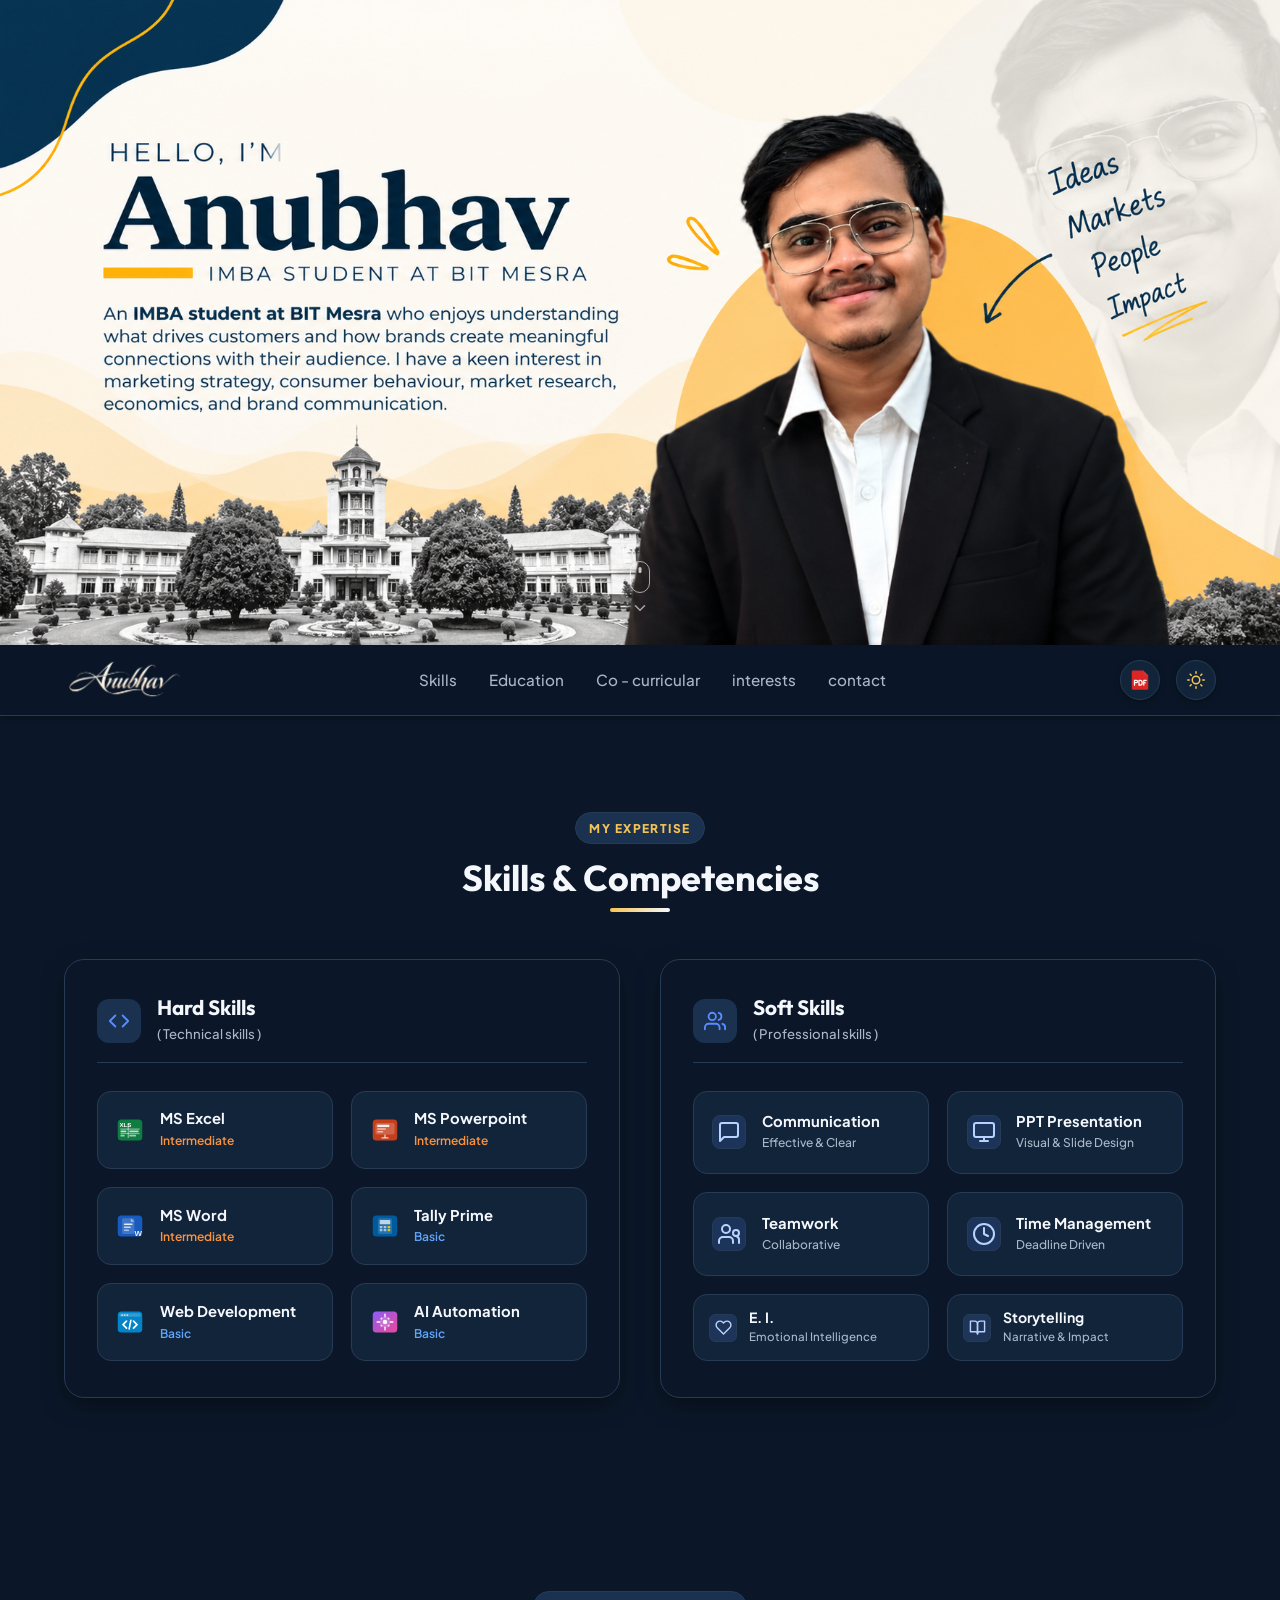
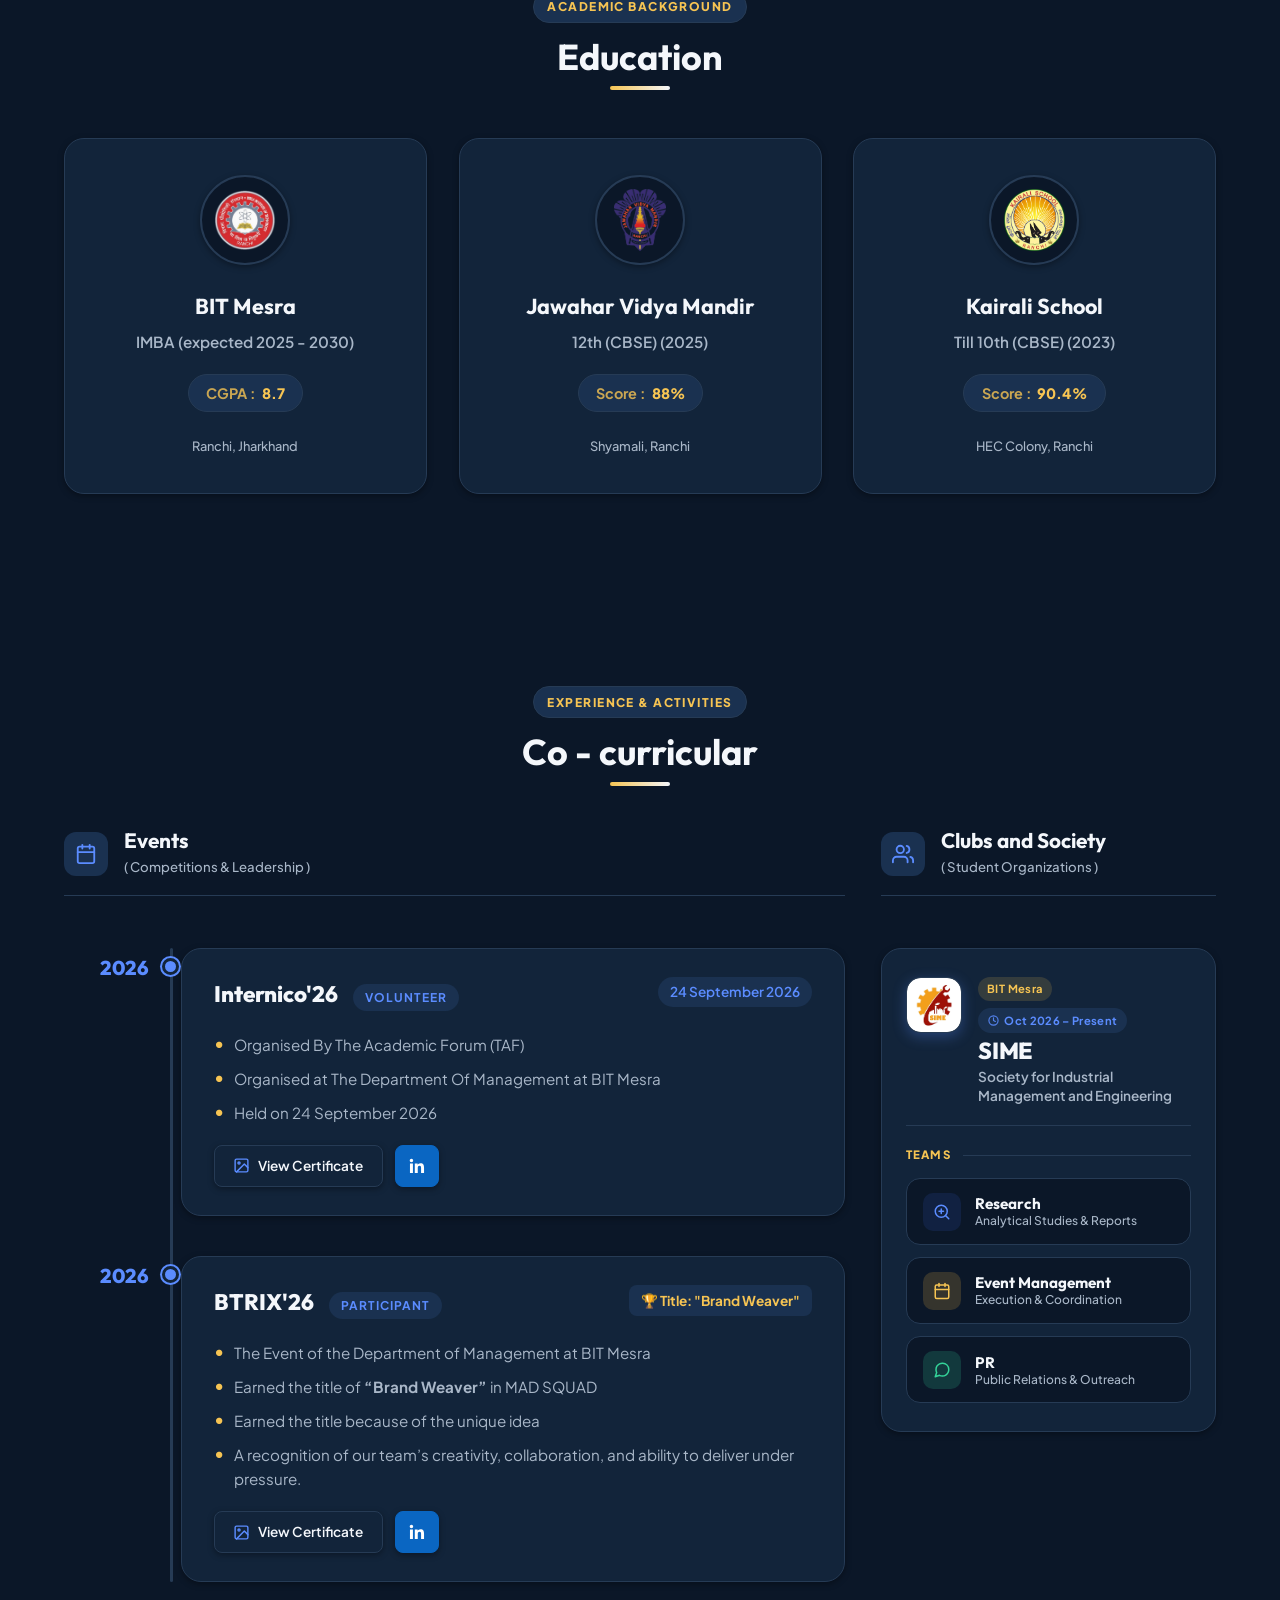
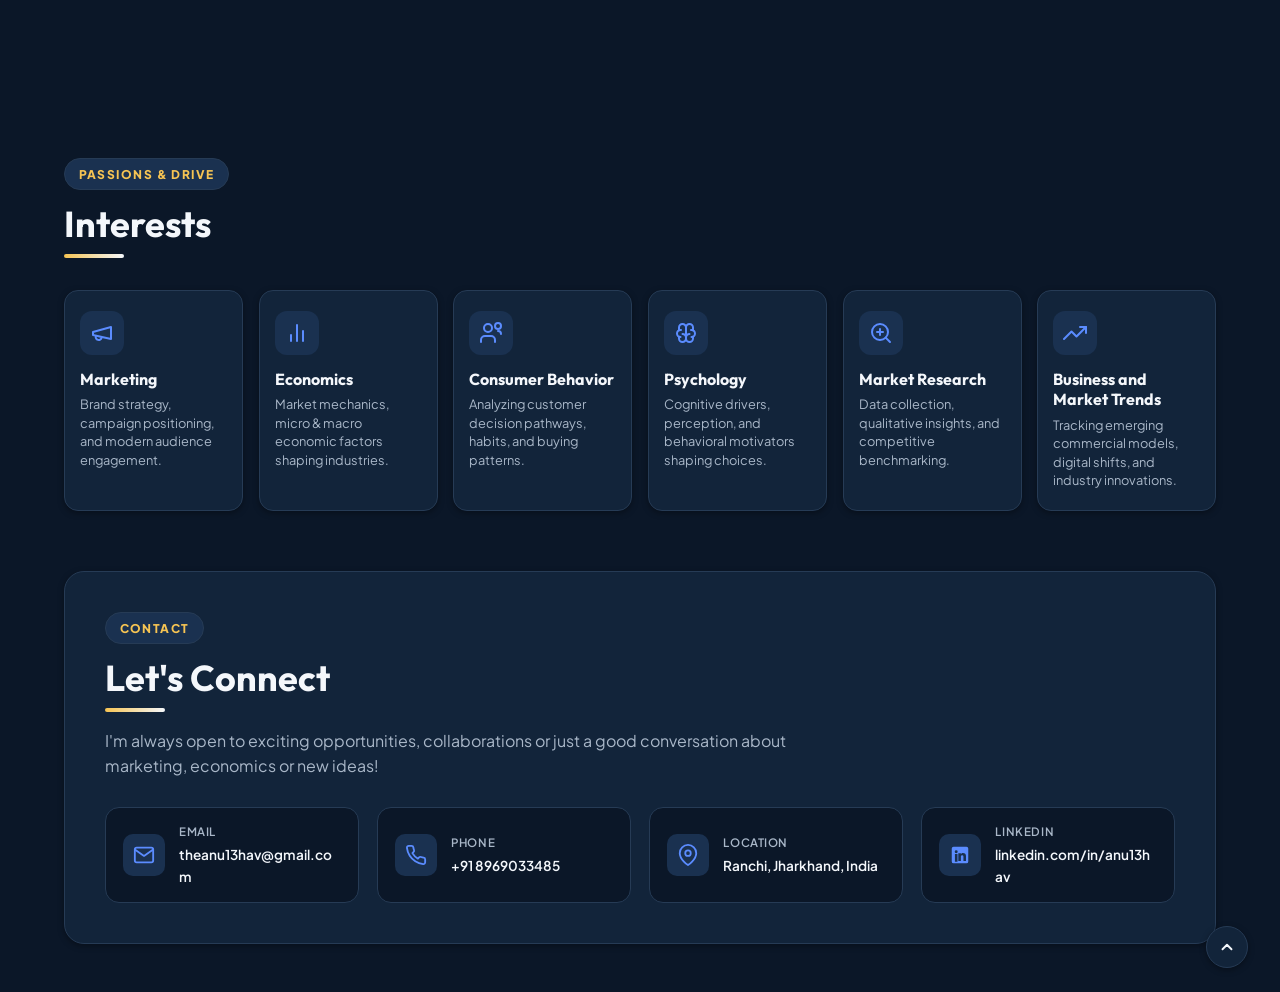
==== commit d04e93bc: "Reorganize assets (hero/about/education/events/clubs), add SIME society with logo, update BTRIX'25 t" ====
--- a/index.html
+++ b/index.html
@@ -194,7 +194,7 @@
                   </div>
                   <div class="skill-info">
                     <span class="skill-name">MS Excel</span>
-                    <span class="skill-level level-advanced">Advanced</span>
+                    <span class="skill-level level-intermediate">Intermediate</span>
                   </div>
                 </div>
 
@@ -233,7 +233,7 @@
                   </div>
                   <div class="skill-info">
                     <span class="skill-name">MS Word</span>
-                    <span class="skill-level level-advanced">Advanced</span>
+                    <span class="skill-level level-intermediate">Intermediate</span>
                   </div>
                 </div>
 
@@ -443,7 +443,7 @@
             <!-- Card 1: BIT Mesra -->
             <div class="edu-card scroll-reveal reveal-scale delay-100">
               <div class="edu-logo-wrapper">
-                <img src="./assets/4/bit.png" alt="BIT Mesra Logo" class="edu-logo">
+                <img src="./assets/education/bit.png" alt="BIT Mesra Logo" class="edu-logo">
               </div>
               <div class="edu-content">
                 <h3 class="edu-institution">BIT Mesra</h3>
@@ -461,7 +461,7 @@
             <!-- Card 2: Jawahar Vidya Mandir -->
             <div class="edu-card scroll-reveal reveal-scale delay-200">
               <div class="edu-logo-wrapper">
-                <img src="./assets/4/JVM.png" alt="Jawahar Vidya Mandir Logo" class="edu-logo">
+                <img src="./assets/education/JVM.png" alt="Jawahar Vidya Mandir Logo" class="edu-logo">
               </div>
               <div class="edu-content">
                 <h3 class="edu-institution">Jawahar Vidya Mandir</h3>
@@ -479,7 +479,7 @@
             <!-- Card 3: Kairali School -->
             <div class="edu-card scroll-reveal reveal-scale delay-300">
               <div class="edu-logo-wrapper">
-                <img src="./assets/4/kairali.png" alt="Kairali School Logo" class="edu-logo">
+                <img src="./assets/education/kairali.png" alt="Kairali School Logo" class="edu-logo">
               </div>
               <div class="edu-content">
                 <h3 class="edu-institution">Kairali School</h3>
@@ -501,98 +501,219 @@
       <!-- ==================== SECTION 5: CO-CURRICULAR ==================== -->
       <section id="co-curricular" class="page-section section-experience">
         <div class="container">
-          <div class="section-header scroll-reveal">
+          <div class="section-header center-text scroll-reveal">
             <span class="section-tag">EXPERIENCE & ACTIVITIES</span>
             <h2 class="section-title">Co - curricular</h2>
             <div class="title-underline"></div>
           </div>
 
-          <div class="timeline-container">
-
-            <!-- Timeline Item 1 -->
-            <div class="timeline-item scroll-reveal reveal-left delay-100">
-              <div class="timeline-year-badge">
-                <span>2026</span>
-              </div>
-              <div class="timeline-marker"></div>
-              <div class="timeline-content-card">
-                <div class="timeline-header">
-                  <div>
-                    <h3 class="timeline-title">Internico'26</h3>
-                    <span class="timeline-role-badge">Volunteer</span>
-                  </div>
-                  <span class="timeline-date">24 September 2026</span>
-                </div>
-
-                <ul class="timeline-bullet-list">
-                  <li>Organised By The Academic Forum (TAF)</li>
-                  <li>Organised at The Department Of Management at BIT Mesra</li>
-                  <li>Held on 24 September 2026</li>
-                </ul>
-
-                <div class="timeline-card-action">
-                  <button class="btn-certificate" data-certificate="./assets/5/internico.jpg"
-                    data-title="Internico'26 Certificate" aria-label="View Certificate for Internico'26">
-                    <svg width="17" height="17" viewBox="0 0 24 24" fill="none" stroke="currentColor" stroke-width="2"
-                      stroke-linecap="round" stroke-linejoin="round">
-                      <rect x="3" y="3" width="18" height="18" rx="2" ry="2"></rect>
-                      <circle cx="8.5" cy="8.5" r="1.5"></circle>
-                      <polyline points="21 15 16 10 5 21"></polyline>
-                    </svg>
-                    <span>View Certificate</span>
-                  </button>
-                  <a href="https://lnkd.in/p/dUSpJqsq" target="_blank" rel="noopener noreferrer"
-                    class="btn-linkedin-event" aria-label="View LinkedIn Post for Internico'26"
-                    title="View LinkedIn Post">
-                    <svg width="20" height="20" viewBox="0 0 24 24" fill="currentColor">
-                      <path
-                        d="M20.447 20.452h-3.554v-5.569c0-1.328-.027-3.037-1.852-3.037-1.853 0-2.136 1.445-2.136 2.939v5.667H9.351V9h3.414v1.561h.046c.477-.9 1.637-1.85 3.37-1.85 3.601 0 4.267 2.37 4.267 5.455v6.286zM5.337 7.433c-1.144 0-2.063-.926-2.063-2.065 0-1.138.92-2.063 2.063-2.063 1.14 0 2.064.925 2.064 2.063 0 1.139-.925 2.065-2.064 2.065zm1.782 13.019H3.555V9h3.564v11.452z" />
-                    </svg>
-                  </a>
-                </div>
-              </div>
-            </div>
-
-            <!-- Timeline Item 2 -->
-            <div class="timeline-item scroll-reveal reveal-left delay-200">
-              <div class="timeline-year-badge">
-                <span>2026</span>
-              </div>
-              <div class="timeline-marker"></div>
-              <div class="timeline-content-card">
-                <div class="timeline-header">
-                  <div>
-                    <h3 class="timeline-title">BTRIX'25</h3>
-                    <span class="timeline-role-badge badge-accent">Participant</span>
-                  </div>
-                  <span class="timeline-award-tag">🏆 Title: "Brand Weaver"</span>
-                </div>
-
-                <ul class="timeline-bullet-list">
-                  <li>The Event of the Department of Management at BIT Mesra</li>
-                  <li>Earned the title of <strong>“Brand Weaver”</strong> in MAD SQUAD</li>
-                  <li>Earned the title because of the unique idea</li>
-                  <li>A recognition of our team’s creativity, collaboration, and ability to deliver under pressure.</li>
-                </ul>
-
-                <div class="timeline-card-action">
-                  <button class="btn-certificate" data-certificate="./assets/5/btrix.jpeg"
-                    data-title="BTRIX'25 Certificate" aria-label="View Certificate for BTRIX'25">
-                    <svg width="17" height="17" viewBox="0 0 24 24" fill="none" stroke="currentColor" stroke-width="2"
-                      stroke-linecap="round" stroke-linejoin="round">
-                      <rect x="3" y="3" width="18" height="18" rx="2" ry="2"></rect>
-                      <circle cx="8.5" cy="8.5" r="1.5"></circle>
-                      <polyline points="21 15 16 10 5 21"></polyline>
-                    </svg>
-                    <span>View Certificate</span>
-                  </button>
-                  <a href="https://lnkd.in/p/dEVF4Grf" target="_blank" rel="noopener noreferrer"
-                    class="btn-linkedin-event" aria-label="View LinkedIn Post for BTRIX'25" title="View LinkedIn Post">
-                    <svg width="20" height="20" viewBox="0 0 24 24" fill="currentColor">
-                      <path
-                        d="M20.447 20.452h-3.554v-5.569c0-1.328-.027-3.037-1.852-3.037-1.853 0-2.136 1.445-2.136 2.939v5.667H9.351V9h3.414v1.561h.046c.477-.9 1.637-1.85 3.37-1.85 3.601 0 4.267 2.37 4.267 5.455v6.286zM5.337 7.433c-1.144 0-2.063-.926-2.063-2.065 0-1.138.92-2.063 2.063-2.063 1.14 0 2.064.925 2.064 2.063 0 1.139-.925 2.065-2.064 2.065zm1.782 13.019H3.555V9h3.564v11.452z" />
-                    </svg>
-                  </a>
+          <div class="cocurricular-grid">
+
+            <!-- 70% Column: Events -->
+            <div class="cocurricular-col cocurricular-events-col">
+              <div class="category-header scroll-reveal reveal-left">
+                <div class="category-icon">
+                  <svg width="22" height="22" viewBox="0 0 24 24" fill="none" stroke="currentColor" stroke-width="2"
+                    stroke-linecap="round" stroke-linejoin="round">
+                    <rect x="3" y="4" width="18" height="18" rx="2" ry="2"></rect>
+                    <line x1="16" y1="2" x2="16" y2="6"></line>
+                    <line x1="8" y1="2" x2="8" y2="6"></line>
+                    <line x1="3" y1="10" x2="21" y2="10"></line>
+                  </svg>
+                </div>
+                <div>
+                  <h3 class="category-title">Events</h3>
+                  <span class="category-subtitle">( Competitions & Leadership )</span>
+                </div>
+              </div>
+
+              <div class="timeline-container">
+
+                <!-- Timeline Item 1 -->
+                <div class="timeline-item scroll-reveal reveal-left delay-100">
+                  <div class="timeline-year-badge">
+                    <span>2026</span>
+                  </div>
+                  <div class="timeline-marker"></div>
+                  <div class="timeline-content-card">
+                    <div class="timeline-header">
+                      <div>
+                        <h3 class="timeline-title">Internico'26</h3>
+                        <span class="timeline-role-badge">Volunteer</span>
+                      </div>
+                      <span class="timeline-date">24 September 2026</span>
+                    </div>
+
+                    <ul class="timeline-bullet-list">
+                      <li>Organised By The Academic Forum (TAF)</li>
+                      <li>Organised at The Department Of Management at BIT Mesra</li>
+                      <li>Held on 24 September 2026</li>
+                    </ul>
+
+                    <div class="timeline-card-action">
+                      <button class="btn-certificate" data-certificate="./assets/events/internico.jpg"
+                        data-title="Internico'26 Certificate" aria-label="View Certificate for Internico'26">
+                        <svg width="17" height="17" viewBox="0 0 24 24" fill="none" stroke="currentColor" stroke-width="2"
+                          stroke-linecap="round" stroke-linejoin="round">
+                          <rect x="3" y="3" width="18" height="18" rx="2" ry="2"></rect>
+                          <circle cx="8.5" cy="8.5" r="1.5"></circle>
+                          <polyline points="21 15 16 10 5 21"></polyline>
+                        </svg>
+                        <span>View Certificate</span>
+                      </button>
+                      <a href="https://lnkd.in/p/dUSpJqsq" target="_blank" rel="noopener noreferrer"
+                        class="btn-linkedin-event" aria-label="View LinkedIn Post for Internico'26"
+                        title="View LinkedIn Post">
+                        <svg width="20" height="20" viewBox="0 0 24 24" fill="currentColor">
+                          <path
+                            d="M20.447 20.452h-3.554v-5.569c0-1.328-.027-3.037-1.852-3.037-1.853 0-2.136 1.445-2.136 2.939v5.667H9.351V9h3.414v1.561h.046c.477-.9 1.637-1.85 3.37-1.85 3.601 0 4.267 2.37 4.267 5.455v6.286zM5.337 7.433c-1.144 0-2.063-.926-2.063-2.065 0-1.138.92-2.063 2.063-2.063 1.14 0 2.064.925 2.064 2.063 0 1.139-.925 2.065-2.064 2.065zm1.782 13.019H3.555V9h3.564v11.452z" />
+                        </svg>
+                      </a>
+                    </div>
+                  </div>
+                </div>
+
+                <!-- Timeline Item 2 -->
+                <div class="timeline-item scroll-reveal reveal-left delay-200">
+                  <div class="timeline-year-badge">
+                    <span>2026</span>
+                  </div>
+                  <div class="timeline-marker"></div>
+                  <div class="timeline-content-card">
+                    <div class="timeline-header">
+                      <div>
+                        <h3 class="timeline-title">BTRIX'26</h3>
+                        <span class="timeline-role-badge badge-accent">Participant</span>
+                      </div>
+                      <span class="timeline-award-tag">🏆 Title: "Brand Weaver"</span>
+                    </div>
+
+                    <ul class="timeline-bullet-list">
+                      <li>The Event of the Department of Management at BIT Mesra</li>
+                      <li>Earned the title of <strong>“Brand Weaver”</strong> in MAD SQUAD</li>
+                      <li>Earned the title because of the unique idea</li>
+                      <li>A recognition of our team’s creativity, collaboration, and ability to deliver under pressure.</li>
+                    </ul>
+
+                    <div class="timeline-card-action">
+                      <button class="btn-certificate" data-certificate="./assets/events/btrix.jpeg"
+                        data-title="BTRIX'26 Certificate" aria-label="View Certificate for BTRIX'26">
+                        <svg width="17" height="17" viewBox="0 0 24 24" fill="none" stroke="currentColor" stroke-width="2"
+                          stroke-linecap="round" stroke-linejoin="round">
+                          <rect x="3" y="3" width="18" height="18" rx="2" ry="2"></rect>
+                          <circle cx="8.5" cy="8.5" r="1.5"></circle>
+                          <polyline points="21 15 16 10 5 21"></polyline>
+                        </svg>
+                        <span>View Certificate</span>
+                      </button>
+                      <a href="https://lnkd.in/p/dEVF4Grf" target="_blank" rel="noopener noreferrer"
+                        class="btn-linkedin-event" aria-label="View LinkedIn Post for BTRIX'26" title="View LinkedIn Post">
+                        <svg width="20" height="20" viewBox="0 0 24 24" fill="currentColor">
+                          <path
+                            d="M20.447 20.452h-3.554v-5.569c0-1.328-.027-3.037-1.852-3.037-1.853 0-2.136 1.445-2.136 2.939v5.667H9.351V9h3.414v1.561h.046c.477-.9 1.637-1.85 3.37-1.85 3.601 0 4.267 2.37 4.267 5.455v6.286zM5.337 7.433c-1.144 0-2.063-.926-2.063-2.065 0-1.138.92-2.063 2.063-2.063 1.14 0 2.064.925 2.064 2.063 0 1.139-.925 2.065-2.064 2.065zm1.782 13.019H3.555V9h3.564v11.452z" />
+                        </svg>
+                      </a>
+                    </div>
+                  </div>
+                </div>
+
+              </div>
+            </div>
+
+            <!-- 30% Column: Clubs and Society -->
+            <div class="cocurricular-col cocurricular-clubs-col">
+              <div class="category-header scroll-reveal reveal-right">
+                <div class="category-icon icon-amber">
+                  <svg width="22" height="22" viewBox="0 0 24 24" fill="none" stroke="currentColor" stroke-width="2"
+                    stroke-linecap="round" stroke-linejoin="round">
+                    <path d="M17 21v-2a4 4 0 0 0-4-4H5a4 4 0 0 0-4 4v2"></path>
+                    <circle cx="9" cy="7" r="4"></circle>
+                    <path d="M23 21v-2a4 4 0 0 0-3-3.87"></path>
+                    <path d="M16 3.13a4 4 0 0 1 0 7.75"></path>
+                  </svg>
+                </div>
+                <div>
+                  <h3 class="category-title">Clubs and Society</h3>
+                  <span class="category-subtitle">( Student Organizations )</span>
+                </div>
+              </div>
+
+              <!-- SIME Society Card -->
+              <div class="club-card scroll-reveal reveal-right delay-100">
+                <div class="club-card-header">
+                  <div class="club-logo-box">
+                    <img src="./assets/clubs/sime.jpg" alt="SIME Logo" class="club-logo-img">
+                  </div>
+                  <div class="club-info">
+                    <div class="club-badge-row">
+                      <span class="club-affil-badge">BIT Mesra</span>
+                      <span class="club-date-badge">
+                        <svg width="11" height="11" viewBox="0 0 24 24" fill="none" stroke="currentColor" stroke-width="2.5" stroke-linecap="round" stroke-linejoin="round">
+                          <circle cx="12" cy="12" r="10"></circle>
+                          <polyline points="12 6 12 12 16 14"></polyline>
+                        </svg>
+                        Oct 2026 – Present
+                      </span>
+                    </div>
+                    <h4 class="club-name">SIME</h4>
+                    <p class="club-fullname">Society for Industrial Management and Engineering</p>
+                  </div>
+                </div>
+
+                <div class="club-divider"></div>
+
+                <div class="club-teams-wrapper">
+                  <div class="club-teams-header">
+                    <span class="teams-section-label">Teams</span>
+                    <div class="teams-line"></div>
+                  </div>
+
+                  <div class="club-teams-grid">
+                    <!-- Research Team -->
+                    <div class="club-team-card">
+                      <div class="team-icon-pill icon-research">
+                        <svg width="18" height="18" viewBox="0 0 24 24" fill="none" stroke="currentColor" stroke-width="2" stroke-linecap="round" stroke-linejoin="round">
+                          <circle cx="11" cy="11" r="8"></circle>
+                          <line x1="21" y1="21" x2="16.65" y2="16.65"></line>
+                          <line x1="11" y1="8" x2="11" y2="14"></line>
+                          <line x1="8" y1="11" x2="14" y2="11"></line>
+                        </svg>
+                      </div>
+                      <div class="team-info">
+                        <span class="team-title">Research</span>
+                        <span class="team-desc">Analytical Studies & Reports</span>
+                      </div>
+                    </div>
+
+                    <!-- Event Management Team -->
+                    <div class="club-team-card">
+                      <div class="team-icon-pill icon-event">
+                        <svg width="18" height="18" viewBox="0 0 24 24" fill="none" stroke="currentColor" stroke-width="2" stroke-linecap="round" stroke-linejoin="round">
+                          <rect x="3" y="4" width="18" height="18" rx="2" ry="2"></rect>
+                          <line x1="16" y1="2" x2="16" y2="6"></line>
+                          <line x1="8" y1="2" x2="8" y2="6"></line>
+                          <line x1="3" y1="10" x2="21" y2="10"></line>
+                        </svg>
+                      </div>
+                      <div class="team-info">
+                        <span class="team-title">Event Management</span>
+                        <span class="team-desc">Execution & Coordination</span>
+                      </div>
+                    </div>
+
+                    <!-- PR Team -->
+                    <div class="club-team-card">
+                      <div class="team-icon-pill icon-pr">
+                        <svg width="18" height="18" viewBox="0 0 24 24" fill="none" stroke="currentColor" stroke-width="2" stroke-linecap="round" stroke-linejoin="round">
+                          <path d="M21 11.5a8.38 8.38 0 0 1-.9 3.8 8.5 8.5 0 0 1-7.6 4.7 8.38 8.38 0 0 1-3.8-.9L3 21l1.9-5.7a8.38 8.38 0 0 1-.9-3.8 8.5 8.5 0 0 1 4.7-7.6 8.38 8.38 0 0 1 3.8-.9h.5a8.48 8.48 0 0 1 8 8v.5z"></path>
+                        </svg>
+                      </div>
+                      <div class="team-info">
+                        <span class="team-title">PR</span>
+                        <span class="team-desc">Public Relations & Outreach</span>
+                      </div>
+                    </div>
+                  </div>
                 </div>
               </div>
             </div>
@@ -813,7 +934,7 @@
           </svg>
         </button>
         <div class="certificate-image-wrapper">
-          <img src="./assets/5/internico.jpg" alt="Certificate Preview" class="certificate-img" id="certificateImg">
+          <img src="./assets/events/internico.jpg" alt="Certificate Preview" class="certificate-img" id="certificateImg">
         </div>
       </div>
     </div>
--- a/styles.css
+++ b/styles.css
@@ -407,7 +407,7 @@
   max-height: 100vh;
   max-height: 100dvh;
   min-height: auto;
-  background-image: url('./assets/2/1st home page.png');
+  background-image: url('./assets/hero/1st home page.png');
   background-size: contain;
   background-position: center top;
   background-repeat: no-repeat;
@@ -1831,6 +1831,270 @@
   color: var(--accent-gold-dark);
   font-size: 1.2rem;
   line-height: 1;
+}
+
+
+/* --------------------------------------------------------------------------
+   9A. CO-CURRICULAR SPLIT GRID (70% Events - 30% Clubs and Society)
+   -------------------------------------------------------------------------- */
+.cocurricular-grid {
+  display: grid;
+  grid-template-columns: minmax(0, 7fr) minmax(0, 3fr);
+  gap: 2.25rem;
+  margin-top: 2.75rem;
+  align-items: start;
+}
+
+.cocurricular-col {
+  display: flex;
+  flex-direction: column;
+}
+
+.cocurricular-events-col .timeline-container {
+  margin: 1.5rem 0 0;
+  max-width: 100%;
+}
+
+/* Clubs & Society Card */
+.club-card {
+  background-color: var(--surface);
+  border: 1px solid var(--border);
+  border-radius: var(--radius-lg);
+  padding: 1.75rem 1.5rem;
+  box-shadow: var(--shadow-sm);
+  transition: transform var(--transition-normal), box-shadow var(--transition-normal), border-color var(--transition-normal);
+  display: flex;
+  flex-direction: column;
+  gap: 1.25rem;
+  margin-top: 1.5rem;
+}
+
+.club-card:hover {
+  transform: translateY(-4px);
+  box-shadow: var(--shadow-md);
+  border-color: var(--accent);
+}
+
+.club-card-header {
+  display: flex;
+  align-items: flex-start;
+  gap: 1rem;
+}
+
+.club-logo-box {
+  width: 56px;
+  height: 56px;
+  border-radius: 14px;
+  background-color: var(--surface);
+  border: 1px solid var(--border);
+  display: flex;
+  align-items: center;
+  justify-content: center;
+  flex-shrink: 0;
+  overflow: hidden;
+  box-shadow: 0 4px 14px rgba(0, 0, 0, 0.08);
+  transition: transform var(--transition-fast), border-color var(--transition-fast);
+}
+
+.club-logo-img {
+  width: 100%;
+  height: 100%;
+  object-fit: cover;
+  border-radius: 14px;
+  display: block;
+}
+
+.club-card:hover .club-logo-box {
+  transform: scale(1.06) rotate(4deg);
+}
+
+[data-theme="dark"] .club-logo-box {
+  background-color: var(--surface);
+  box-shadow: 0 4px 14px rgba(91, 140, 255, 0.3);
+}
+
+.club-info {
+  display: flex;
+  flex-direction: column;
+  gap: 0.2rem;
+  min-width: 0;
+}
+
+.club-badge-row {
+  display: flex;
+  align-items: center;
+  gap: 0.45rem;
+  flex-wrap: wrap;
+  margin-bottom: 0.15rem;
+}
+
+.club-status-badge {
+  display: inline-block;
+  font-size: 0.7rem;
+  font-weight: 700;
+  text-transform: uppercase;
+  letter-spacing: 0.06em;
+  padding: 0.2rem 0.55rem;
+  border-radius: var(--radius-full);
+  background-color: var(--accent-subtle);
+  color: var(--accent);
+}
+
+.club-date-badge {
+  display: inline-flex;
+  align-items: center;
+  gap: 0.35rem;
+  font-size: 0.7rem;
+  font-weight: 700;
+  letter-spacing: 0.03em;
+  padding: 0.2rem 0.6rem;
+  border-radius: var(--radius-full);
+  background-color: var(--accent-subtle);
+  color: var(--accent);
+}
+
+.club-date-badge svg {
+  flex-shrink: 0;
+  opacity: 0.9;
+}
+
+.club-affil-badge {
+  display: inline-block;
+  font-size: 0.7rem;
+  font-weight: 700;
+  letter-spacing: 0.04em;
+  padding: 0.2rem 0.55rem;
+  border-radius: var(--radius-full);
+  background-color: rgba(246, 196, 83, 0.15);
+  color: var(--accent-gold);
+}
+
+.club-name {
+  font-family: var(--font-heading);
+  font-size: 1.45rem;
+  font-weight: 800;
+  color: var(--text-primary);
+  line-height: 1.15;
+  letter-spacing: -0.01em;
+}
+
+.club-fullname {
+  font-size: 0.85rem;
+  font-weight: 600;
+  color: var(--text-secondary);
+  line-height: 1.35;
+}
+
+.club-divider {
+  height: 1px;
+  background-color: var(--border);
+  width: 100%;
+}
+
+.club-teams-wrapper {
+  display: flex;
+  flex-direction: column;
+  gap: 0.85rem;
+}
+
+.club-teams-header {
+  display: flex;
+  align-items: center;
+  gap: 0.75rem;
+}
+
+.teams-section-label {
+  font-size: 0.72rem;
+  font-weight: 800;
+  text-transform: uppercase;
+  letter-spacing: 0.1em;
+  color: var(--accent-gold);
+}
+
+.teams-line {
+  flex-grow: 1;
+  height: 1px;
+  background-color: var(--border);
+}
+
+.club-teams-grid {
+  display: flex;
+  flex-direction: column;
+  gap: 0.75rem;
+}
+
+.club-team-card {
+  display: flex;
+  align-items: center;
+  gap: 0.9rem;
+  padding: 0.85rem 1rem;
+  background-color: var(--bg);
+  border: 1px solid var(--border);
+  border-radius: var(--radius-md);
+  transition: transform var(--transition-fast), border-color var(--transition-fast), background-color var(--transition-fast), box-shadow var(--transition-fast);
+}
+
+.club-team-card:hover {
+  transform: translateX(4px);
+  border-color: var(--accent);
+  background-color: var(--accent-subtle);
+  box-shadow: var(--shadow-sm);
+}
+
+.team-icon-pill {
+  width: 38px;
+  height: 38px;
+  border-radius: 10px;
+  display: flex;
+  align-items: center;
+  justify-content: center;
+  flex-shrink: 0;
+  transition: transform var(--transition-fast);
+}
+
+.club-team-card:hover .team-icon-pill {
+  transform: scale(1.08);
+}
+
+.team-icon-pill.icon-research {
+  background-color: rgba(59, 111, 245, 0.12);
+  color: var(--accent);
+}
+
+.team-icon-pill.icon-event {
+  background-color: rgba(244, 185, 66, 0.18);
+  color: var(--accent-gold);
+}
+
+.team-icon-pill.icon-pr {
+  background-color: rgba(16, 185, 129, 0.15);
+  color: #10B981;
+}
+
+[data-theme="dark"] .team-icon-pill.icon-pr {
+  background-color: rgba(52, 211, 153, 0.18);
+  color: #34D399;
+}
+
+.team-info {
+  display: flex;
+  flex-direction: column;
+  min-width: 0;
+}
+
+.team-title {
+  font-family: var(--font-heading);
+  font-size: 0.95rem;
+  font-weight: 700;
+  color: var(--text-primary);
+  line-height: 1.25;
+}
+
+.team-desc {
+  font-size: 0.75rem;
+  color: var(--text-secondary);
+  font-weight: 500;
+  line-height: 1.3;
 }
 
 /* --------------------------------------------------------------------------
@@ -2529,7 +2793,7 @@
 
   /* Hero section image for Tablet */
   .hero-section {
-    background-image: url('./assets/2/tab.png');
+    background-image: url('./assets/hero/tab.png');
     aspect-ratio: 1536 / 1024;
     background-size: contain;
     background-position: center top;
@@ -2597,10 +2861,16 @@
 
 /* Mid-size Tablet / Compact Breakpoint (max-width: 900px) - Matched to 900px.png (1095x1437, 3:4 portrait) */
 @media (max-width: 900px) {
+  /* Section 5: Co-curricular 70-30 grid stacks on tablet & below */
+  .cocurricular-grid {
+    grid-template-columns: 1fr;
+    gap: 3rem;
+  }
+
 
   /* Hero section image for screens up to 900px */
   .hero-section {
-    background-image: url('./assets/2/900px.png');
+    background-image: url('./assets/hero/900px.png');
     aspect-ratio: 1095 / 1437;
     background-size: contain;
     background-position: center top;
@@ -2721,7 +2991,7 @@
 
   /* Hero section image for Phone */
   .hero-section {
-    background-image: url('./assets/2/phone.png');
+    background-image: url('./assets/hero/phone.png');
     aspect-ratio: 941 / 1672;
     background-size: contain;
     background-position: center top;
@@ -2880,7 +3150,7 @@
 
   /* Hero section image for 300px and below */
   .hero-section {
-    background-image: url('./assets/2/300px phone.png');
+    background-image: url('./assets/hero/300px phone.png');
     aspect-ratio: 941 / 1672;
     background-size: contain;
     background-position: center top;
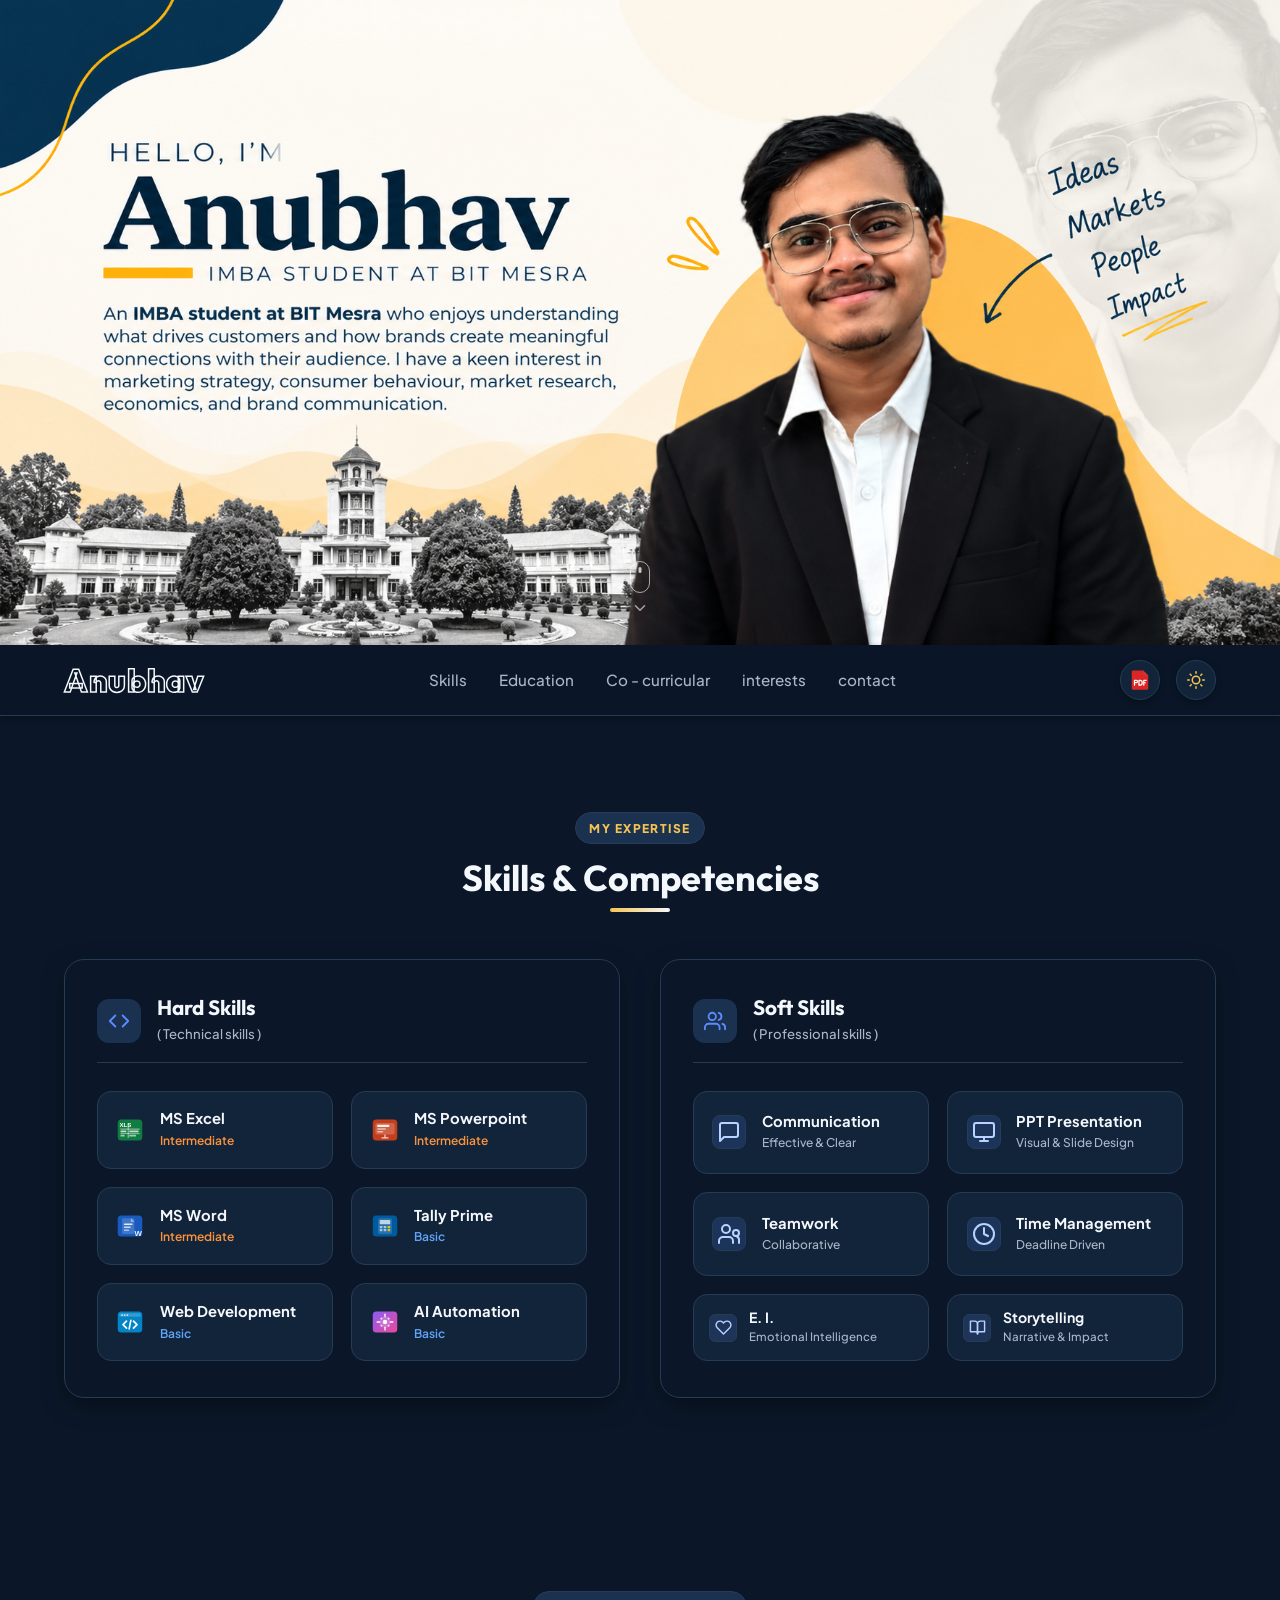
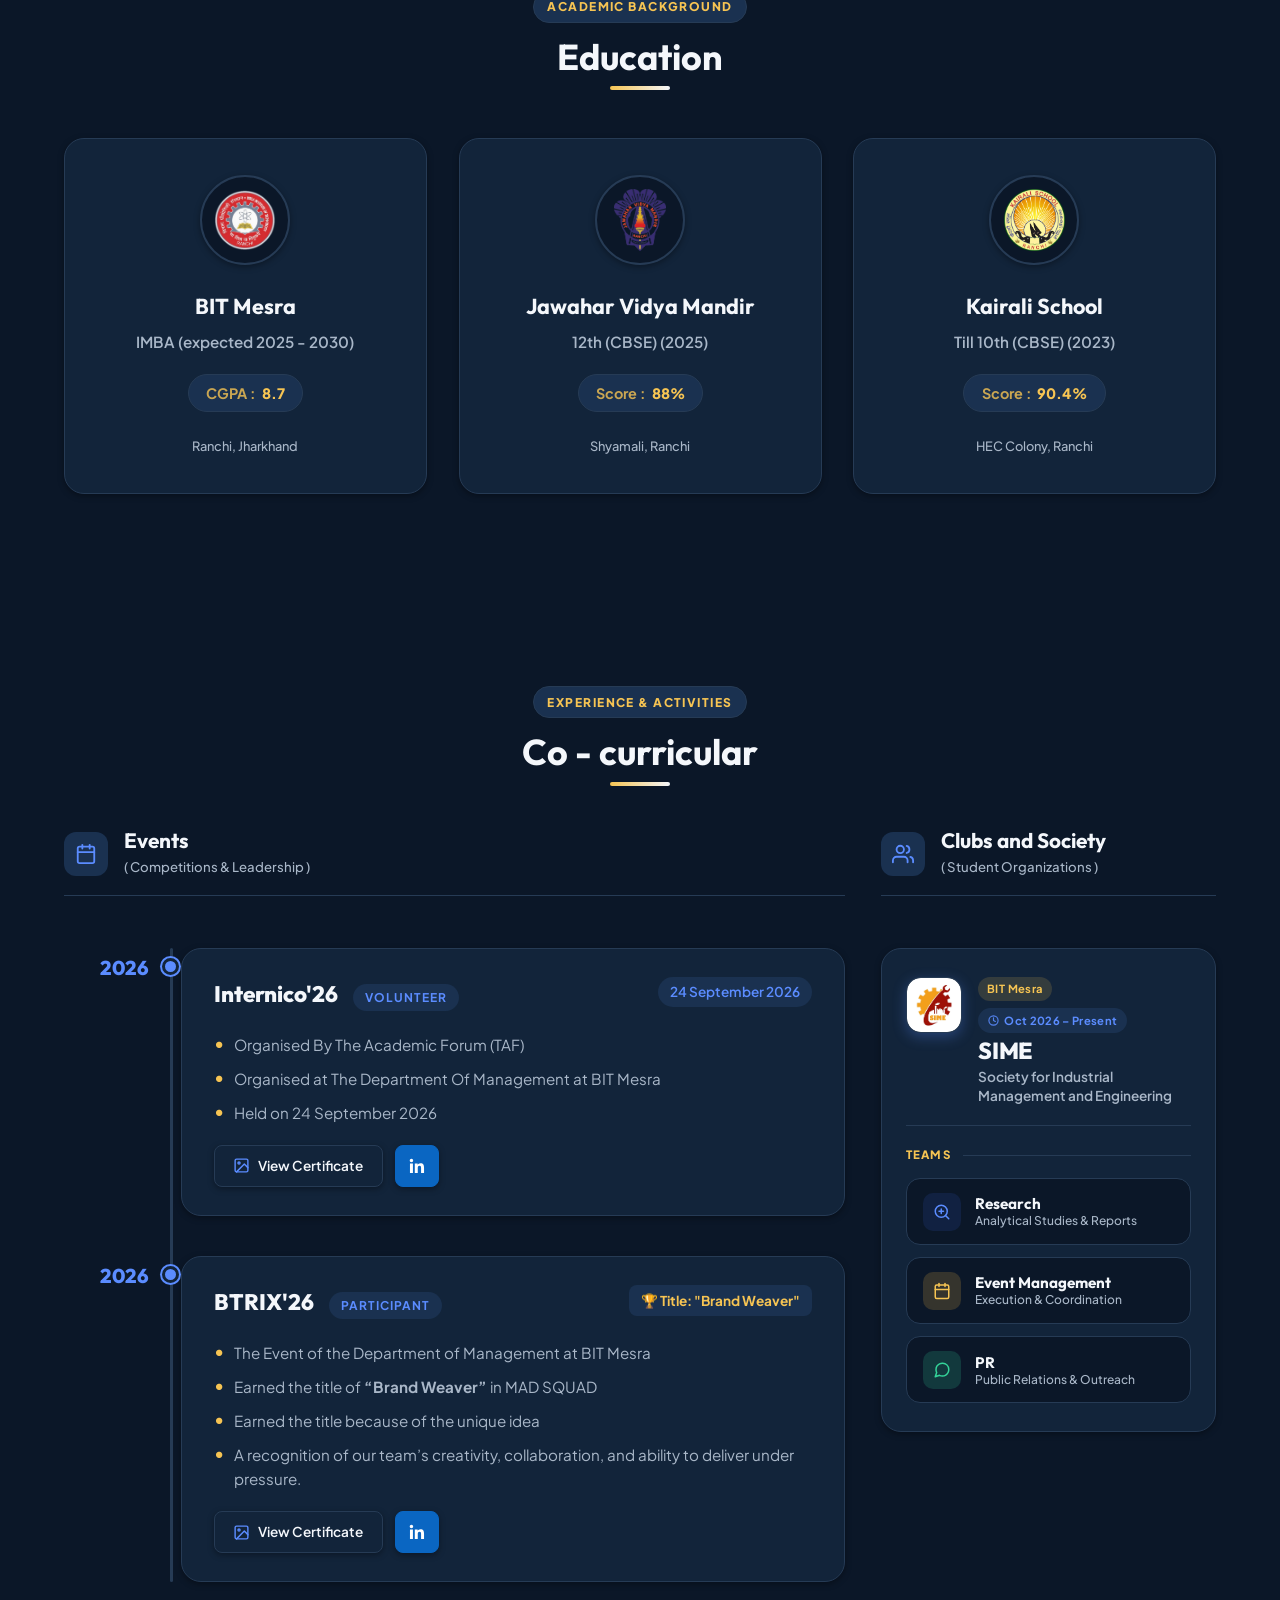
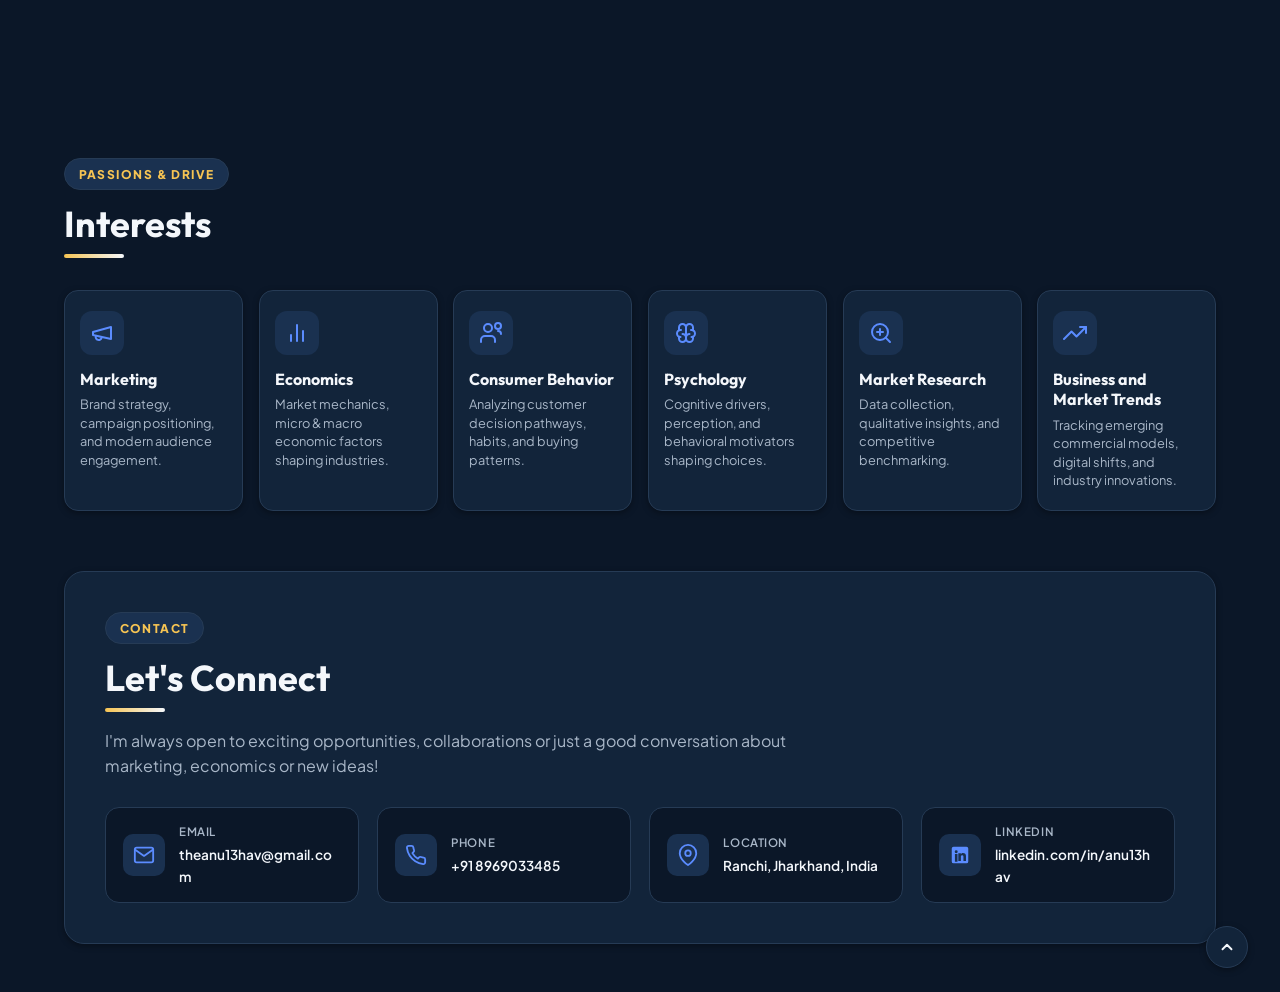
==== commit 9d6f953f: "Fix certificate modal showing wrong default image" ====
--- a/index.html
+++ b/index.html
@@ -934,7 +934,7 @@
           </svg>
         </button>
         <div class="certificate-image-wrapper">
-          <img src="./assets/events/internico.jpg" alt="Certificate Preview" class="certificate-img" id="certificateImg">
+          <img src="" alt="Certificate Preview" class="certificate-img" id="certificateImg">
         </div>
       </div>
     </div>
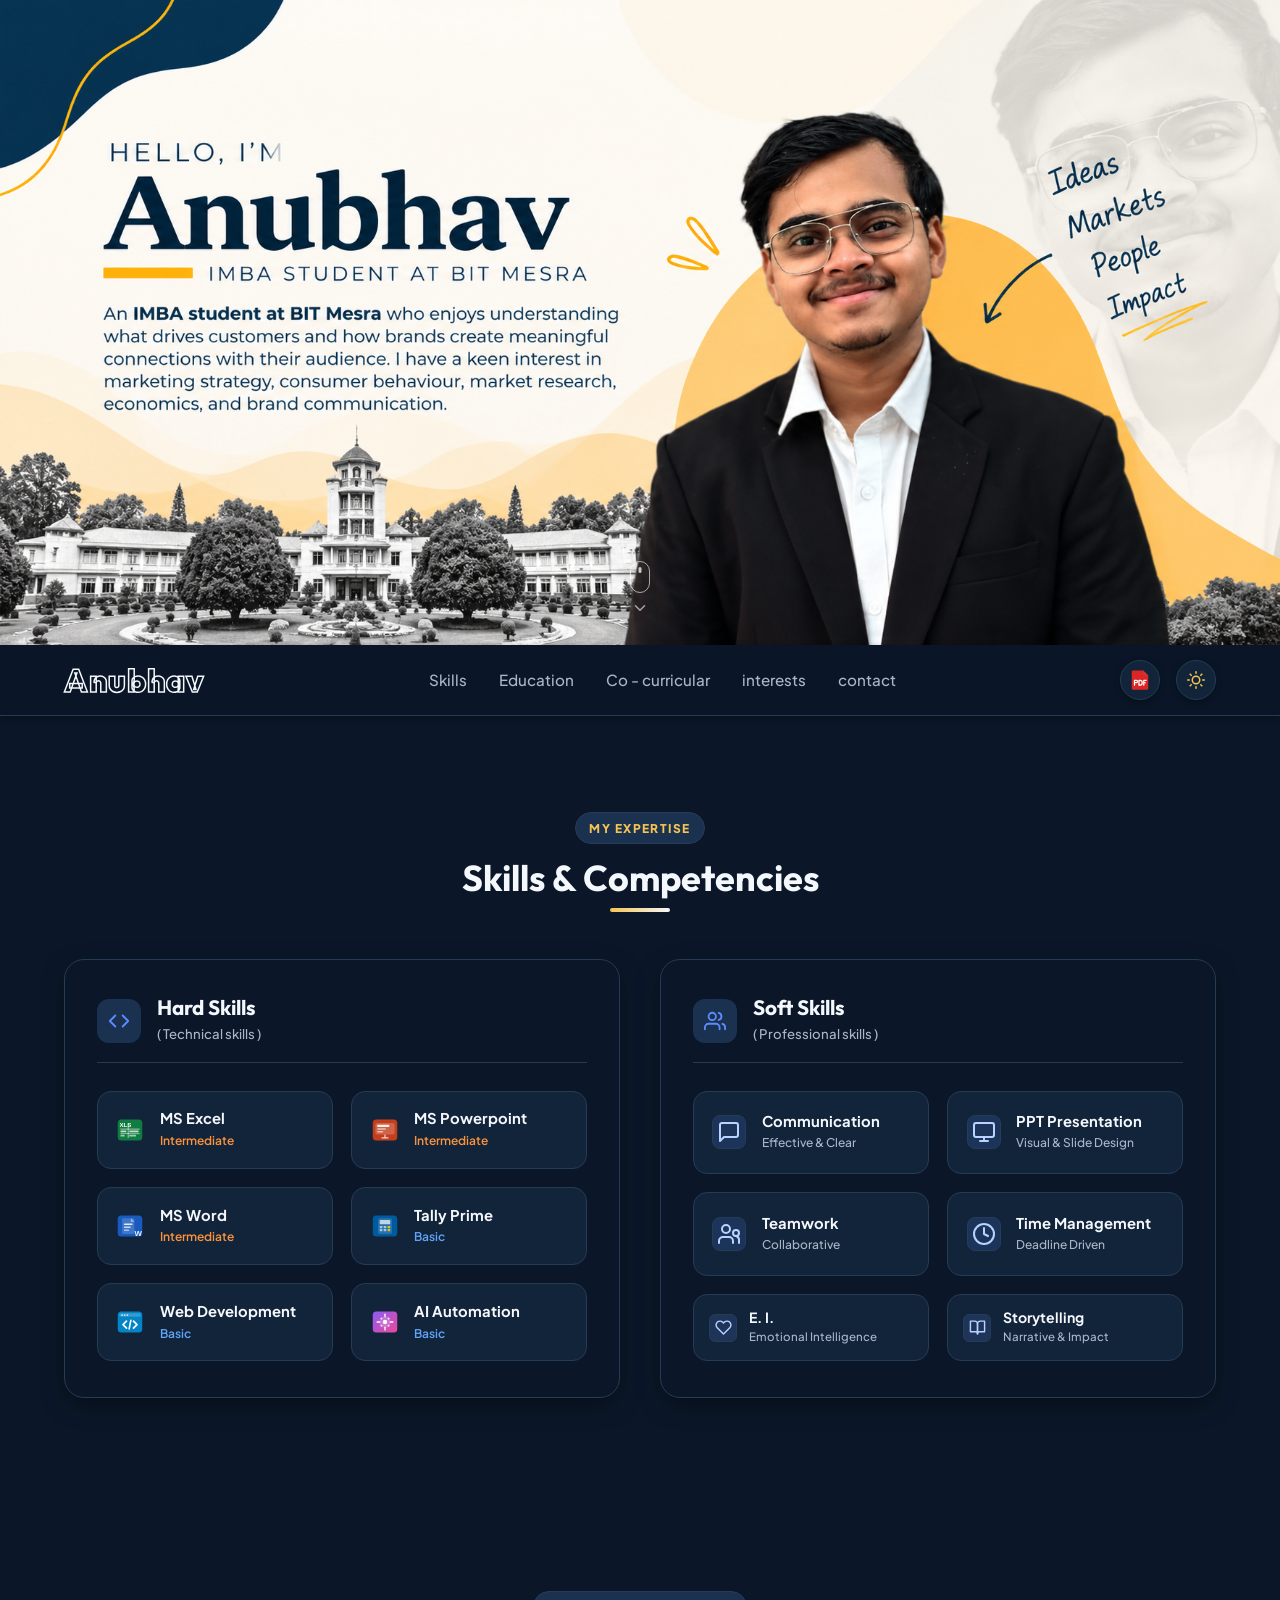
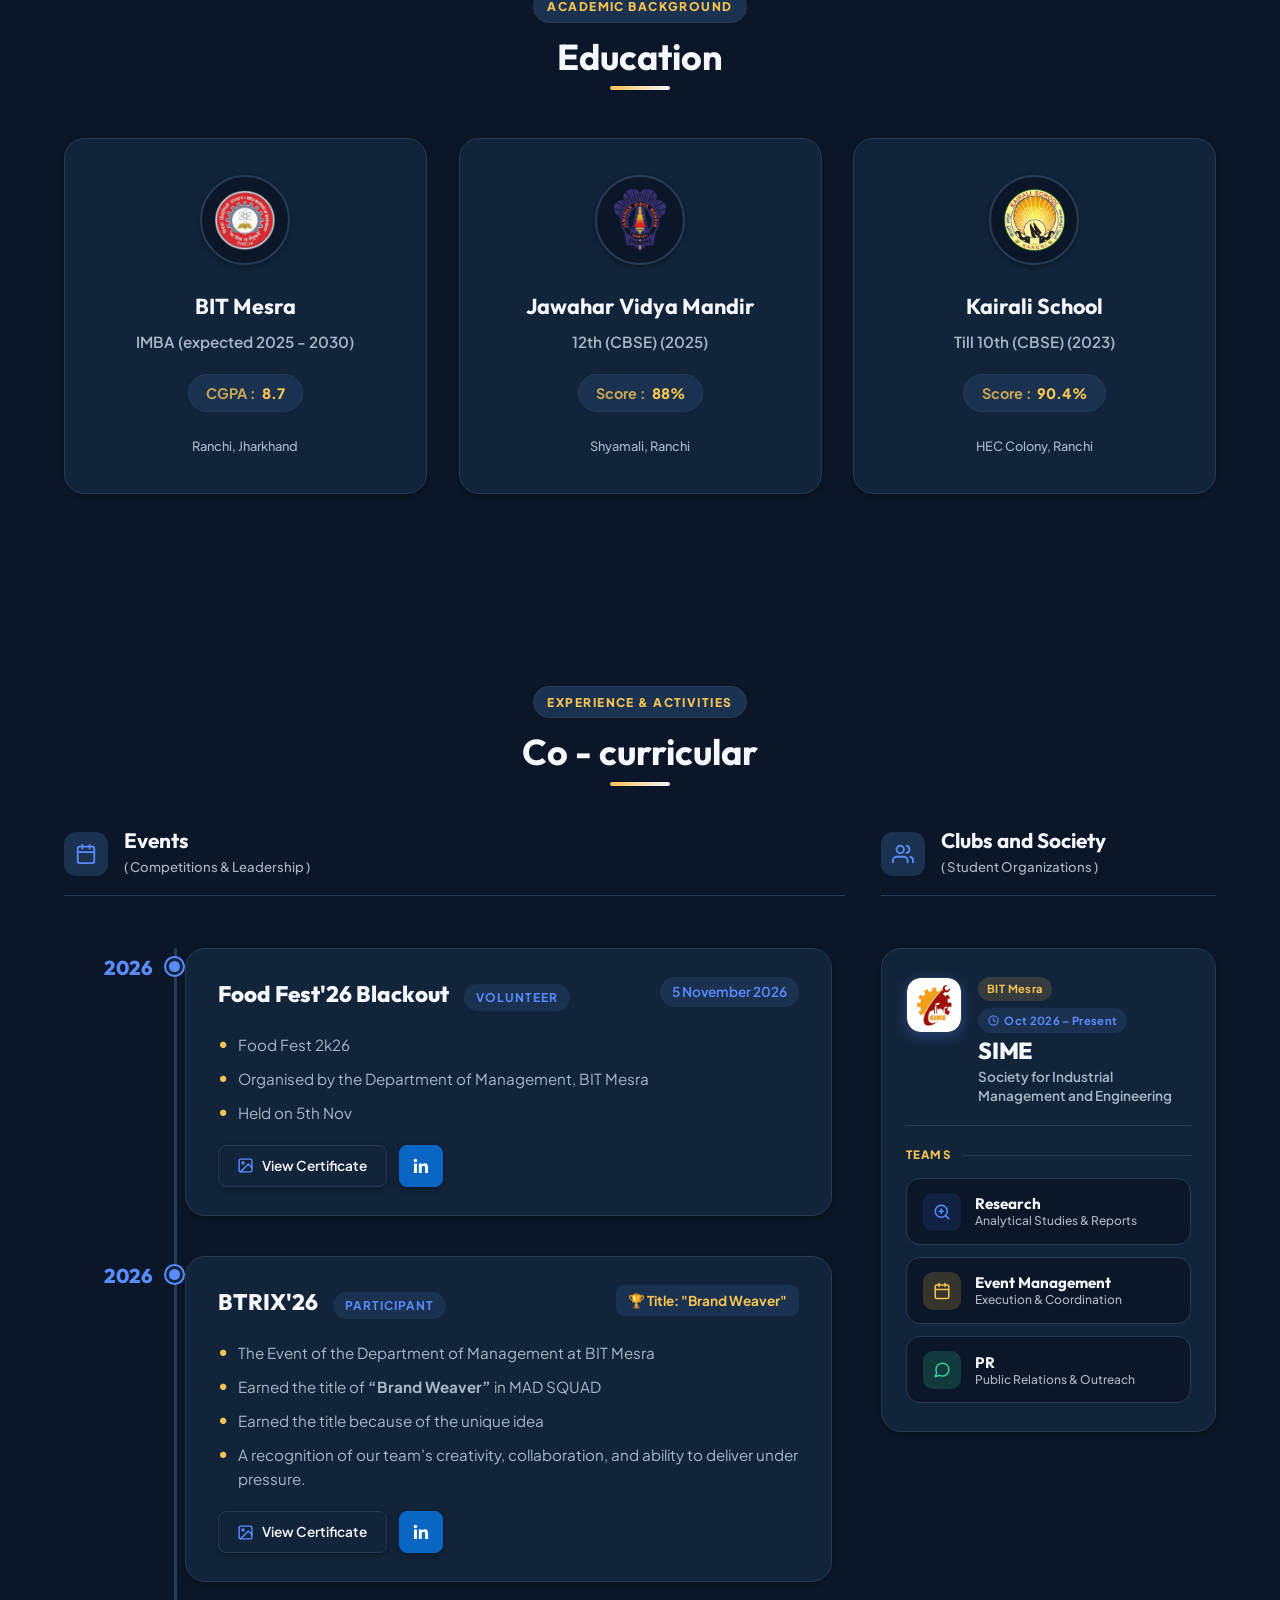
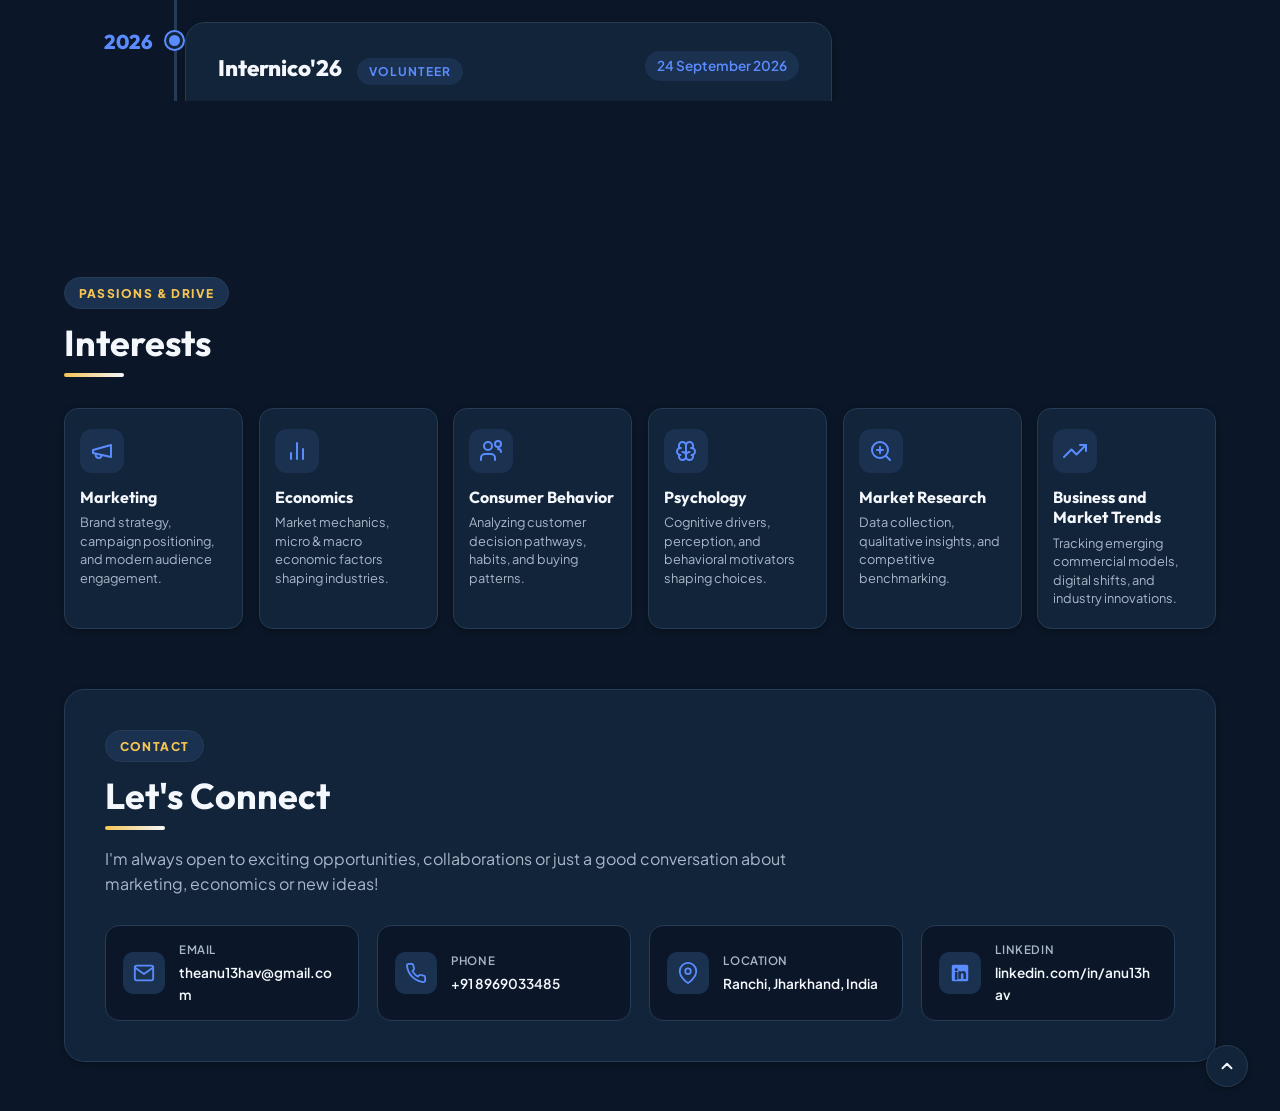
==== commit e0fb126a: "Add Food Fest'26 Blackout event card at top, make events container scrollable with max display heigh" ====
--- a/index.html
+++ b/index.html
@@ -527,10 +527,98 @@
                 </div>
               </div>
 
-              <div class="timeline-container">
-
-                <!-- Timeline Item 1 -->
+                            <!-- Scrollable Events Container -->
+              <div class="events-scroll-container">
+                <div class="timeline-container">
+                <!-- Timeline Item 1: Food Fest'26 Blackout (Most Recent) -->
                 <div class="timeline-item scroll-reveal reveal-left delay-100">
+                  <div class="timeline-year-badge">
+                    <span>2026</span>
+                  </div>
+                  <div class="timeline-marker"></div>
+                  <div class="timeline-content-card">
+                    <div class="timeline-header">
+                      <div>
+                        <h3 class="timeline-title">Food Fest'26 Blackout</h3>
+                        <span class="timeline-role-badge">Volunteer</span>
+                      </div>
+                      <span class="timeline-date">5 November 2026</span>
+                    </div>
+
+                    <ul class="timeline-bullet-list">
+                      <li>Food Fest 2k26</li>
+                      <li>Organised by the Department of Management, BIT Mesra</li>
+                      <li>Held on 5th Nov</li>
+                    </ul>
+
+                    <div class="timeline-card-action">
+                      <button class="btn-certificate" data-certificate="./assets/events/blackout.jpeg"
+                        data-title="Food Fest'26 Blackout Certificate" aria-label="View Certificate for Food Fest'26 Blackout">
+                        <svg width="17" height="17" viewBox="0 0 24 24" fill="none" stroke="currentColor" stroke-width="2"
+                          stroke-linecap="round" stroke-linejoin="round">
+                          <rect x="3" y="3" width="18" height="18" rx="2" ry="2"></rect>
+                          <circle cx="8.5" cy="8.5" r="1.5"></circle>
+                          <polyline points="21 15 16 10 5 21"></polyline>
+                        </svg>
+                        <span>View Certificate</span>
+                      </button>
+                      <a href="" target="_blank" rel="noopener noreferrer"
+                        class="btn-linkedin-event" aria-label="View LinkedIn Post for Food Fest'26 Blackout" title="View LinkedIn Post">
+                        <svg width="20" height="20" viewBox="0 0 24 24" fill="currentColor">
+                          <path
+                            d="M20.447 20.452h-3.554v-5.569c0-1.328-.027-3.037-1.852-3.037-1.853 0-2.136 1.445-2.136 2.939v5.667H9.351V9h3.414v1.561h.046c.477-.9 1.637-1.85 3.37-1.85 3.601 0 4.267 2.37 4.267 5.455v6.286zM5.337 7.433c-1.144 0-2.063-.926-2.063-2.065 0-1.138.92-2.063 2.063-2.063 1.14 0 2.064.925 2.064 2.063 0 1.139-.925 2.065-2.064 2.065zm1.782 13.019H3.555V9h3.564v11.452z" />
+                        </svg>
+                      </a>
+                    </div>
+                  </div>
+                </div>
+
+                <!-- Timeline Item 2: BTRIX'26 -->
+                <div class="timeline-item scroll-reveal reveal-left delay-200">
+                  <div class="timeline-year-badge">
+                    <span>2026</span>
+                  </div>
+                  <div class="timeline-marker"></div>
+                  <div class="timeline-content-card">
+                    <div class="timeline-header">
+                      <div>
+                        <h3 class="timeline-title">BTRIX'26</h3>
+                        <span class="timeline-role-badge badge-accent">Participant</span>
+                      </div>
+                      <span class="timeline-award-tag">🏆 Title: "Brand Weaver"</span>
+                    </div>
+
+                    <ul class="timeline-bullet-list">
+                      <li>The Event of the Department of Management at BIT Mesra</li>
+                      <li>Earned the title of <strong>“Brand Weaver”</strong> in MAD SQUAD</li>
+                      <li>Earned the title because of the unique idea</li>
+                      <li>A recognition of our team’s creativity, collaboration, and ability to deliver under pressure.</li>
+                    </ul>
+
+                    <div class="timeline-card-action">
+                      <button class="btn-certificate" data-certificate="./assets/events/btrix.jpeg"
+                        data-title="BTRIX'26 Certificate" aria-label="View Certificate for BTRIX'26">
+                        <svg width="17" height="17" viewBox="0 0 24 24" fill="none" stroke="currentColor" stroke-width="2"
+                          stroke-linecap="round" stroke-linejoin="round">
+                          <rect x="3" y="3" width="18" height="18" rx="2" ry="2"></rect>
+                          <circle cx="8.5" cy="8.5" r="1.5"></circle>
+                          <polyline points="21 15 16 10 5 21"></polyline>
+                        </svg>
+                        <span>View Certificate</span>
+                      </button>
+                      <a href="https://lnkd.in/p/dEVF4Grf" target="_blank" rel="noopener noreferrer"
+                        class="btn-linkedin-event" aria-label="View LinkedIn Post for BTRIX'26" title="View LinkedIn Post">
+                        <svg width="20" height="20" viewBox="0 0 24 24" fill="currentColor">
+                          <path
+                            d="M20.447 20.452h-3.554v-5.569c0-1.328-.027-3.037-1.852-3.037-1.853 0-2.136 1.445-2.136 2.939v5.667H9.351V9h3.414v1.561h.046c.477-.9 1.637-1.85 3.37-1.85 3.601 0 4.267 2.37 4.267 5.455v6.286zM5.337 7.433c-1.144 0-2.063-.926-2.063-2.065 0-1.138.92-2.063 2.063-2.063 1.14 0 2.064.925 2.064 2.063 0 1.139-.925 2.065-2.064 2.065zm1.782 13.019H3.555V9h3.564v11.452z" />
+                        </svg>
+                      </a>
+                    </div>
+                  </div>
+                </div>
+
+                <!-- Timeline Item 3: Internico'26 -->
+                <div class="timeline-item scroll-reveal reveal-left delay-300">
                   <div class="timeline-year-badge">
                     <span>2026</span>
                   </div>
@@ -572,51 +660,7 @@
                     </div>
                   </div>
                 </div>
-
-                <!-- Timeline Item 2 -->
-                <div class="timeline-item scroll-reveal reveal-left delay-200">
-                  <div class="timeline-year-badge">
-                    <span>2026</span>
-                  </div>
-                  <div class="timeline-marker"></div>
-                  <div class="timeline-content-card">
-                    <div class="timeline-header">
-                      <div>
-                        <h3 class="timeline-title">BTRIX'26</h3>
-                        <span class="timeline-role-badge badge-accent">Participant</span>
-                      </div>
-                      <span class="timeline-award-tag">🏆 Title: "Brand Weaver"</span>
-                    </div>
-
-                    <ul class="timeline-bullet-list">
-                      <li>The Event of the Department of Management at BIT Mesra</li>
-                      <li>Earned the title of <strong>“Brand Weaver”</strong> in MAD SQUAD</li>
-                      <li>Earned the title because of the unique idea</li>
-                      <li>A recognition of our team’s creativity, collaboration, and ability to deliver under pressure.</li>
-                    </ul>
-
-                    <div class="timeline-card-action">
-                      <button class="btn-certificate" data-certificate="./assets/events/btrix.jpeg"
-                        data-title="BTRIX'26 Certificate" aria-label="View Certificate for BTRIX'26">
-                        <svg width="17" height="17" viewBox="0 0 24 24" fill="none" stroke="currentColor" stroke-width="2"
-                          stroke-linecap="round" stroke-linejoin="round">
-                          <rect x="3" y="3" width="18" height="18" rx="2" ry="2"></rect>
-                          <circle cx="8.5" cy="8.5" r="1.5"></circle>
-                          <polyline points="21 15 16 10 5 21"></polyline>
-                        </svg>
-                        <span>View Certificate</span>
-                      </button>
-                      <a href="https://lnkd.in/p/dEVF4Grf" target="_blank" rel="noopener noreferrer"
-                        class="btn-linkedin-event" aria-label="View LinkedIn Post for BTRIX'26" title="View LinkedIn Post">
-                        <svg width="20" height="20" viewBox="0 0 24 24" fill="currentColor">
-                          <path
-                            d="M20.447 20.452h-3.554v-5.569c0-1.328-.027-3.037-1.852-3.037-1.853 0-2.136 1.445-2.136 2.939v5.667H9.351V9h3.414v1.561h.046c.477-.9 1.637-1.85 3.37-1.85 3.601 0 4.267 2.37 4.267 5.455v6.286zM5.337 7.433c-1.144 0-2.063-.926-2.063-2.065 0-1.138.92-2.063 2.063-2.063 1.14 0 2.064.925 2.064 2.063 0 1.139-.925 2.065-2.064 2.065zm1.782 13.019H3.555V9h3.564v11.452z" />
-                        </svg>
-                      </a>
-                    </div>
-                  </div>
-                </div>
-
+                </div>
               </div>
             </div>
 
--- a/styles.css
+++ b/styles.css
@@ -1850,10 +1850,44 @@
   flex-direction: column;
 }
 
+
+/* Scrollable Events Container (Max Display Height with Custom Scrollbar) */
+.events-scroll-container {
+  max-height: 85vh;
+  max-height: 85dvh;
+  overflow-y: auto;
+  overflow-x: hidden;
+  padding-right: 0.85rem;
+  padding-left: 0.25rem;
+  padding-top: 0.25rem;
+  padding-bottom: 1.25rem;
+  margin-top: 0.75rem;
+  scrollbar-width: thin;
+  scrollbar-color: var(--accent) transparent;
+}
+
+.events-scroll-container::-webkit-scrollbar {
+  width: 6px;
+}
+
+.events-scroll-container::-webkit-scrollbar-track {
+  background: transparent;
+}
+
+.events-scroll-container::-webkit-scrollbar-thumb {
+  background: var(--border);
+  border-radius: var(--radius-full);
+}
+
+.events-scroll-container::-webkit-scrollbar-thumb:hover {
+  background: var(--accent);
+}
+
 .cocurricular-events-col .timeline-container {
-  margin: 1.5rem 0 0;
+  margin: 0.5rem 0 0;
   max-width: 100%;
 }
+
 
 /* Clubs & Society Card */
 .club-card {
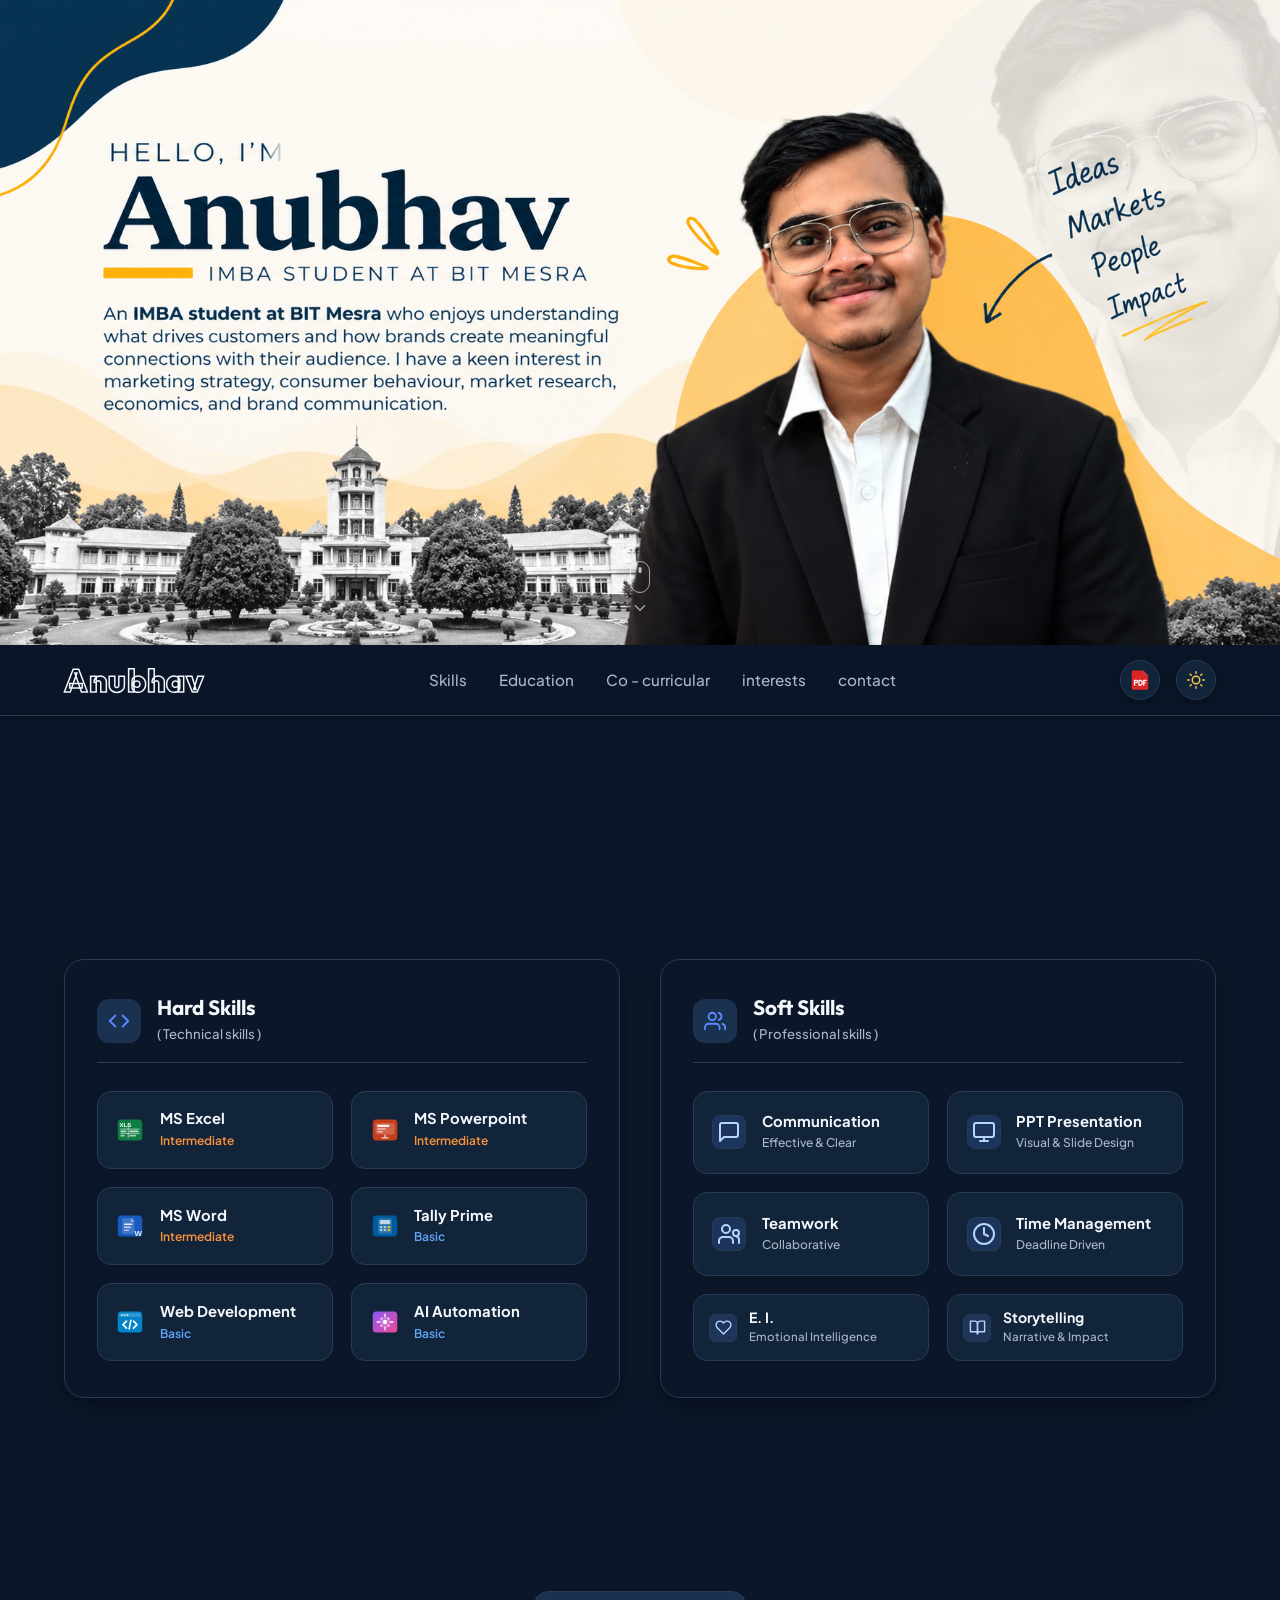
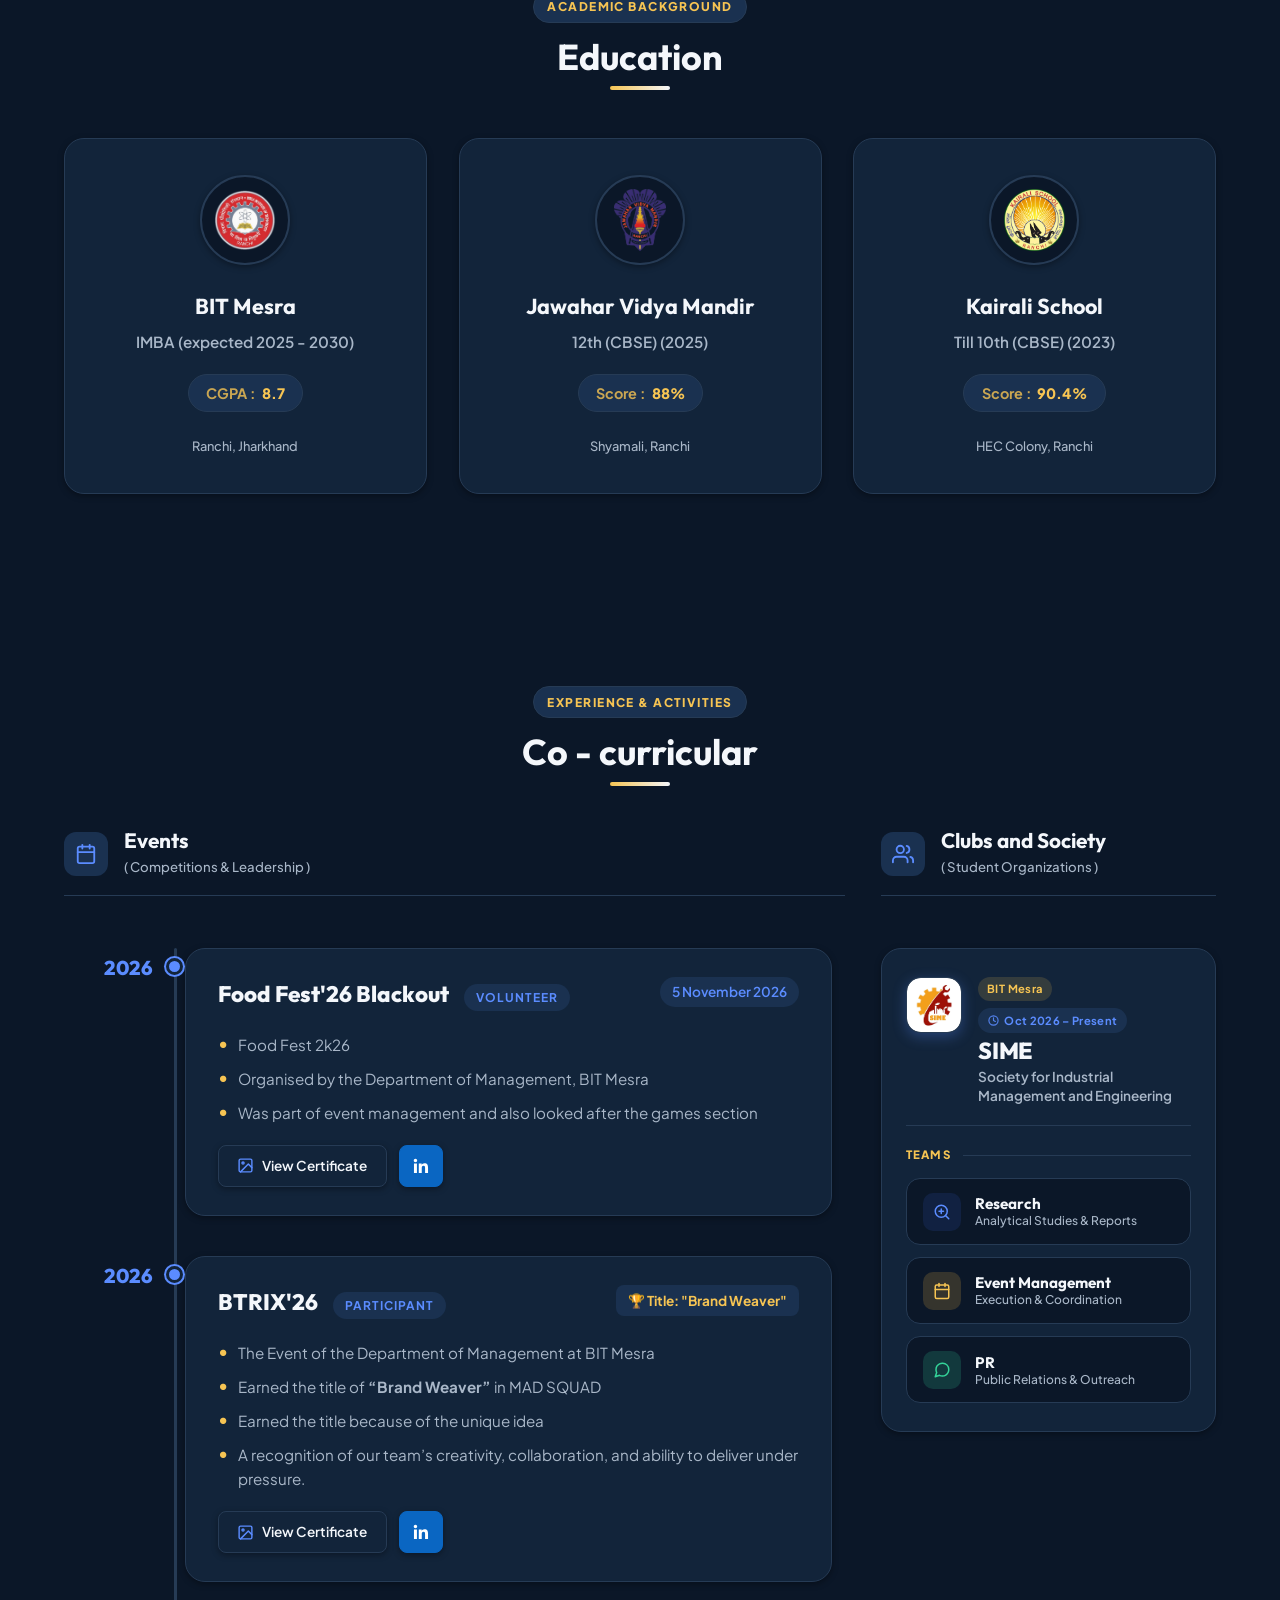
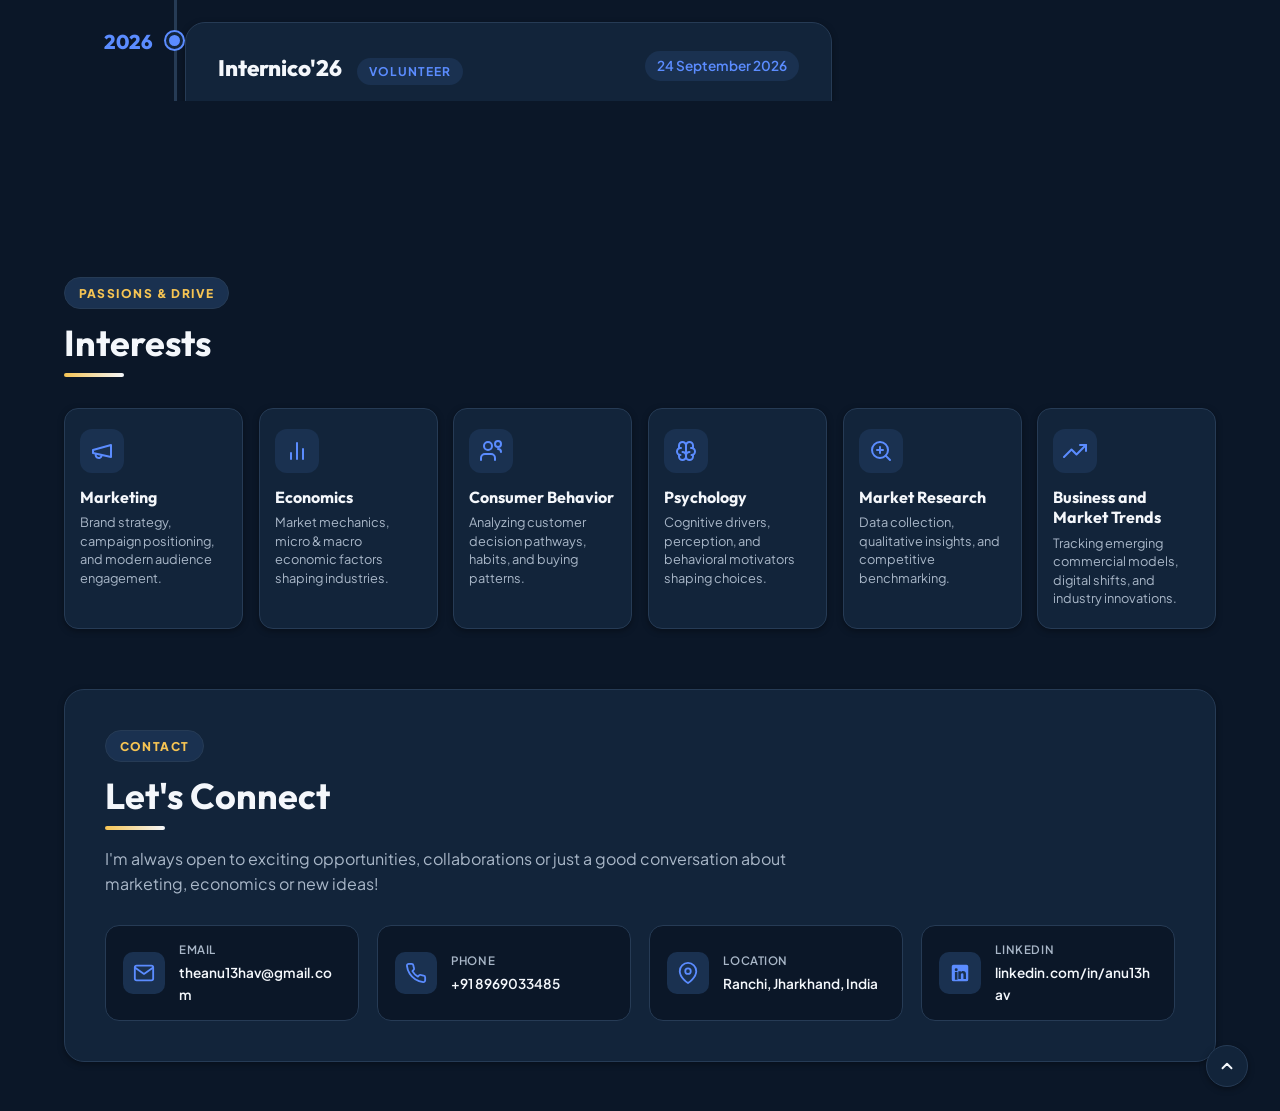
==== commit fe7d221c: "Remove redundant dates from Food Fest and Internico descriptions and add event management details to" ====
--- a/index.html
+++ b/index.html
@@ -548,7 +548,7 @@
                     <ul class="timeline-bullet-list">
                       <li>Food Fest 2k26</li>
                       <li>Organised by the Department of Management, BIT Mesra</li>
-                      <li>Held on 5th Nov</li>
+                      <li>Was part of event management and also looked after the games section</li>
                     </ul>
 
                     <div class="timeline-card-action">
@@ -635,7 +635,6 @@
                     <ul class="timeline-bullet-list">
                       <li>Organised By The Academic Forum (TAF)</li>
                       <li>Organised at The Department Of Management at BIT Mesra</li>
-                      <li>Held on 24 September 2026</li>
                     </ul>
 
                     <div class="timeline-card-action">
